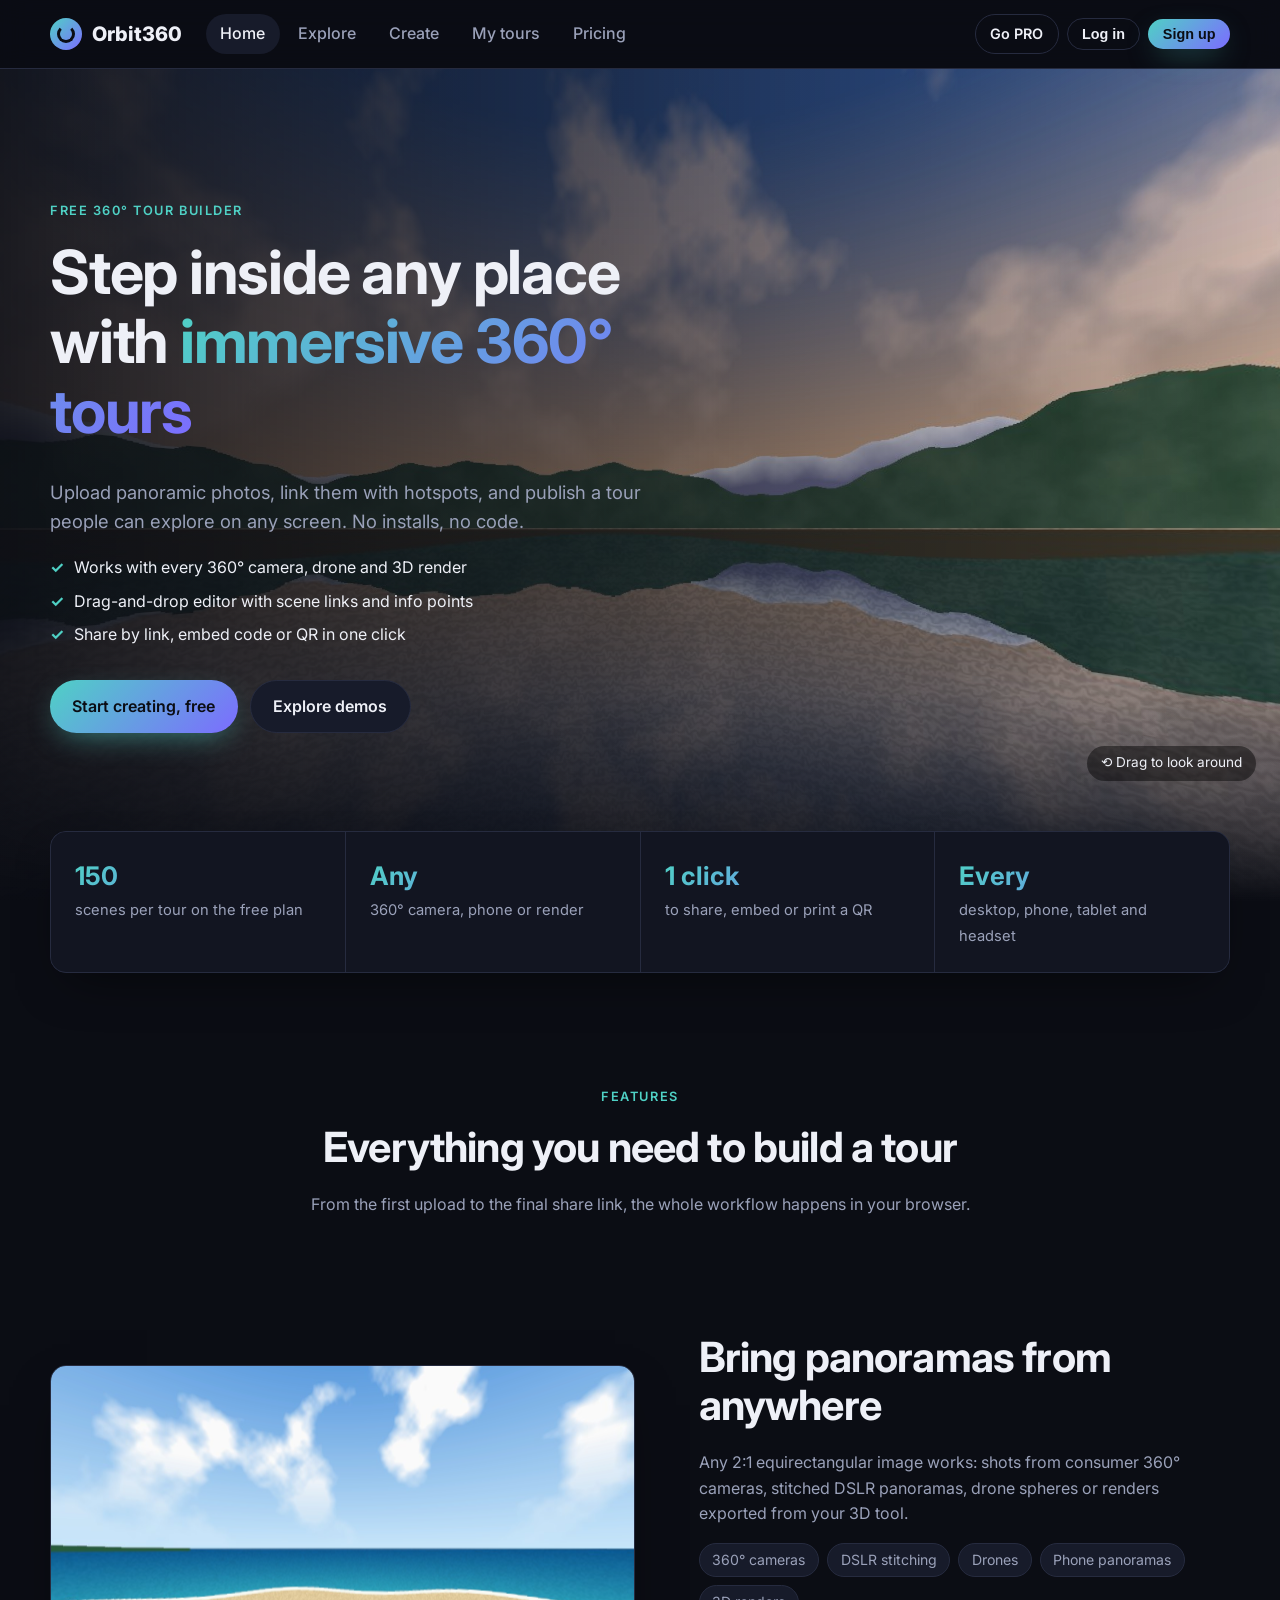
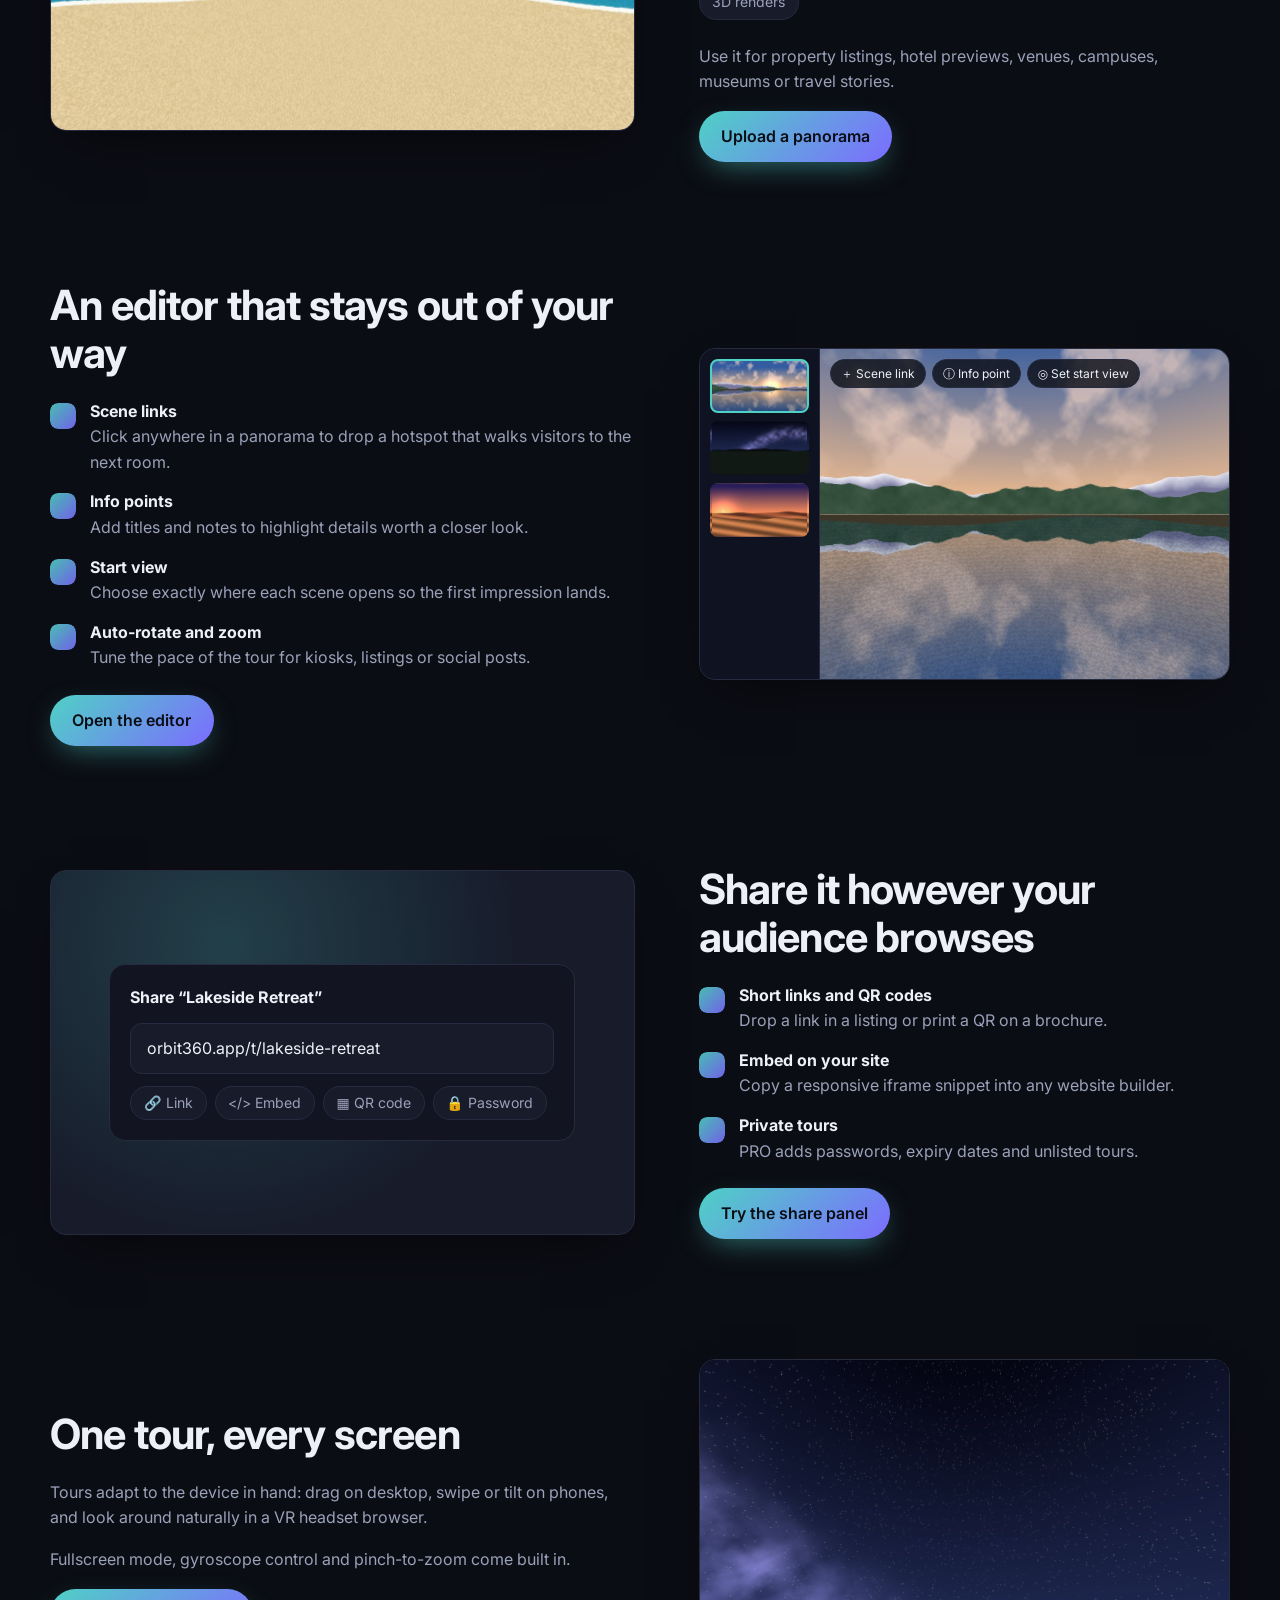
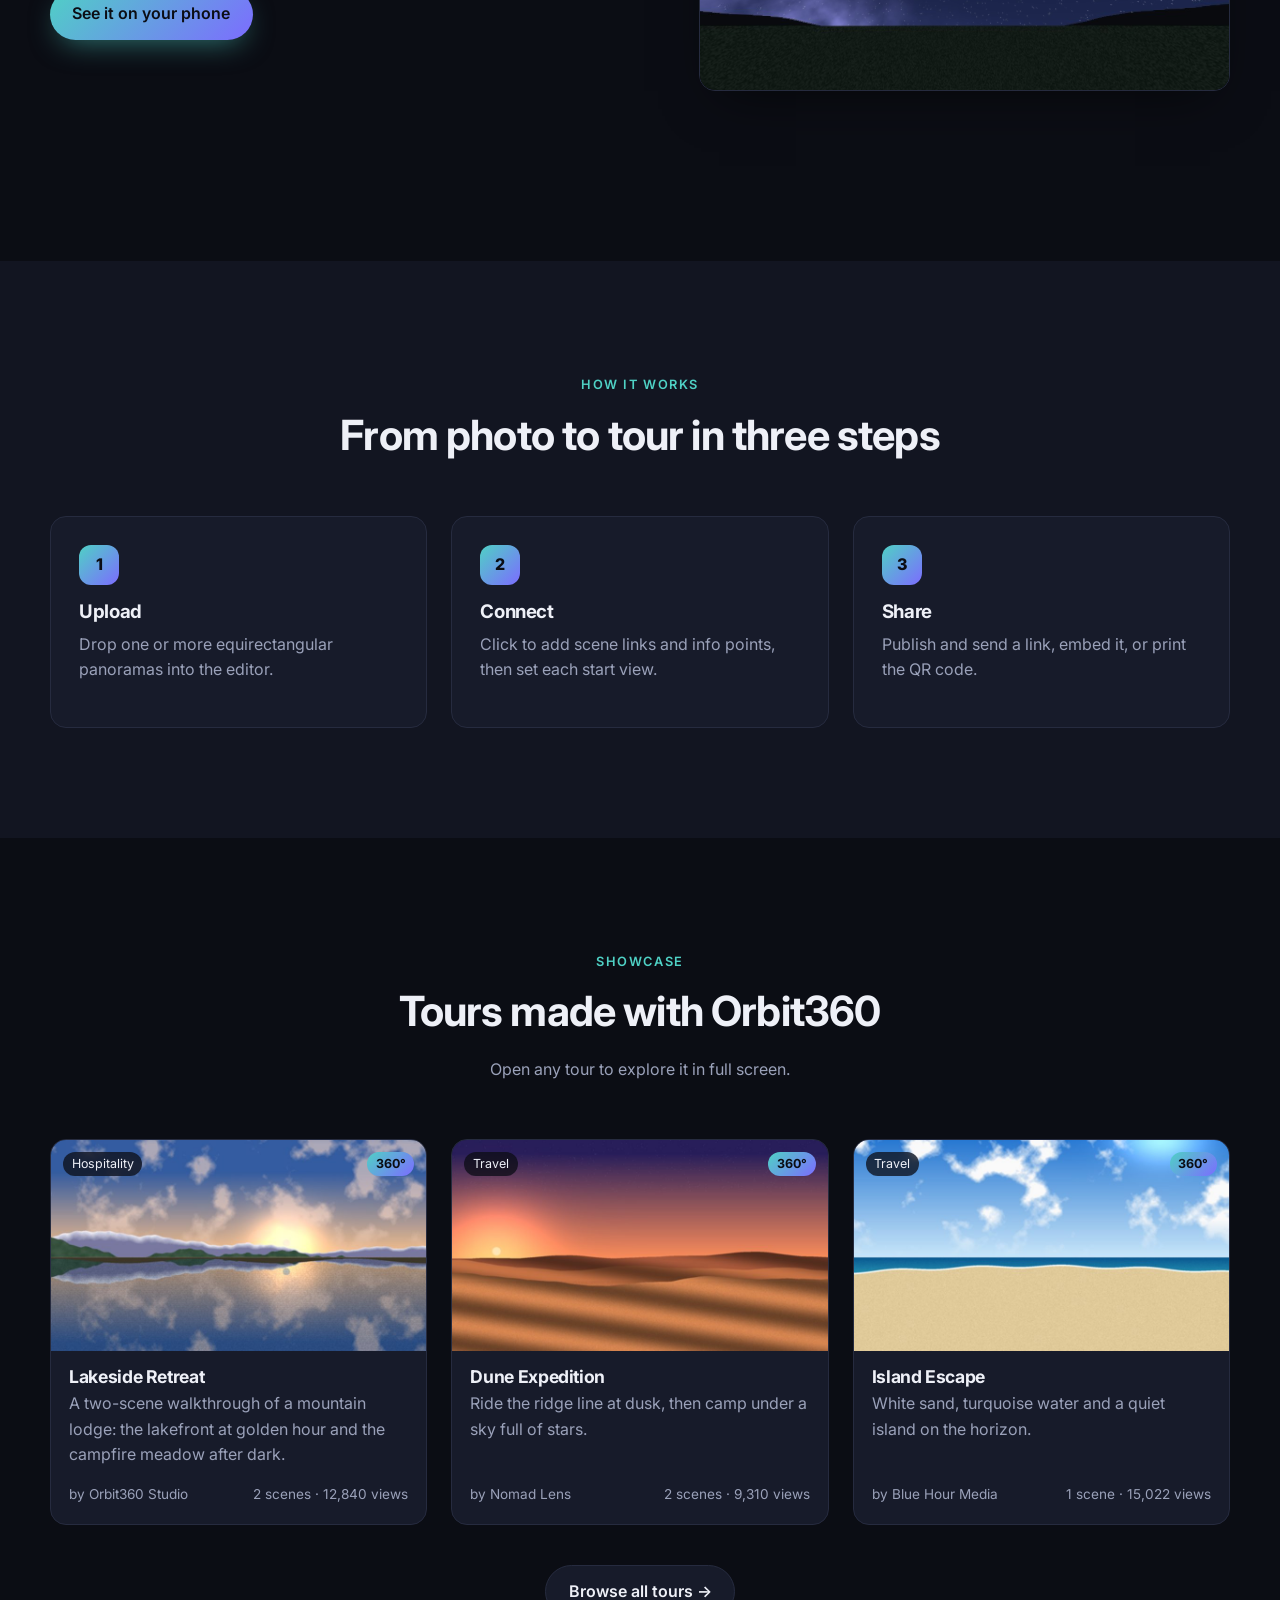
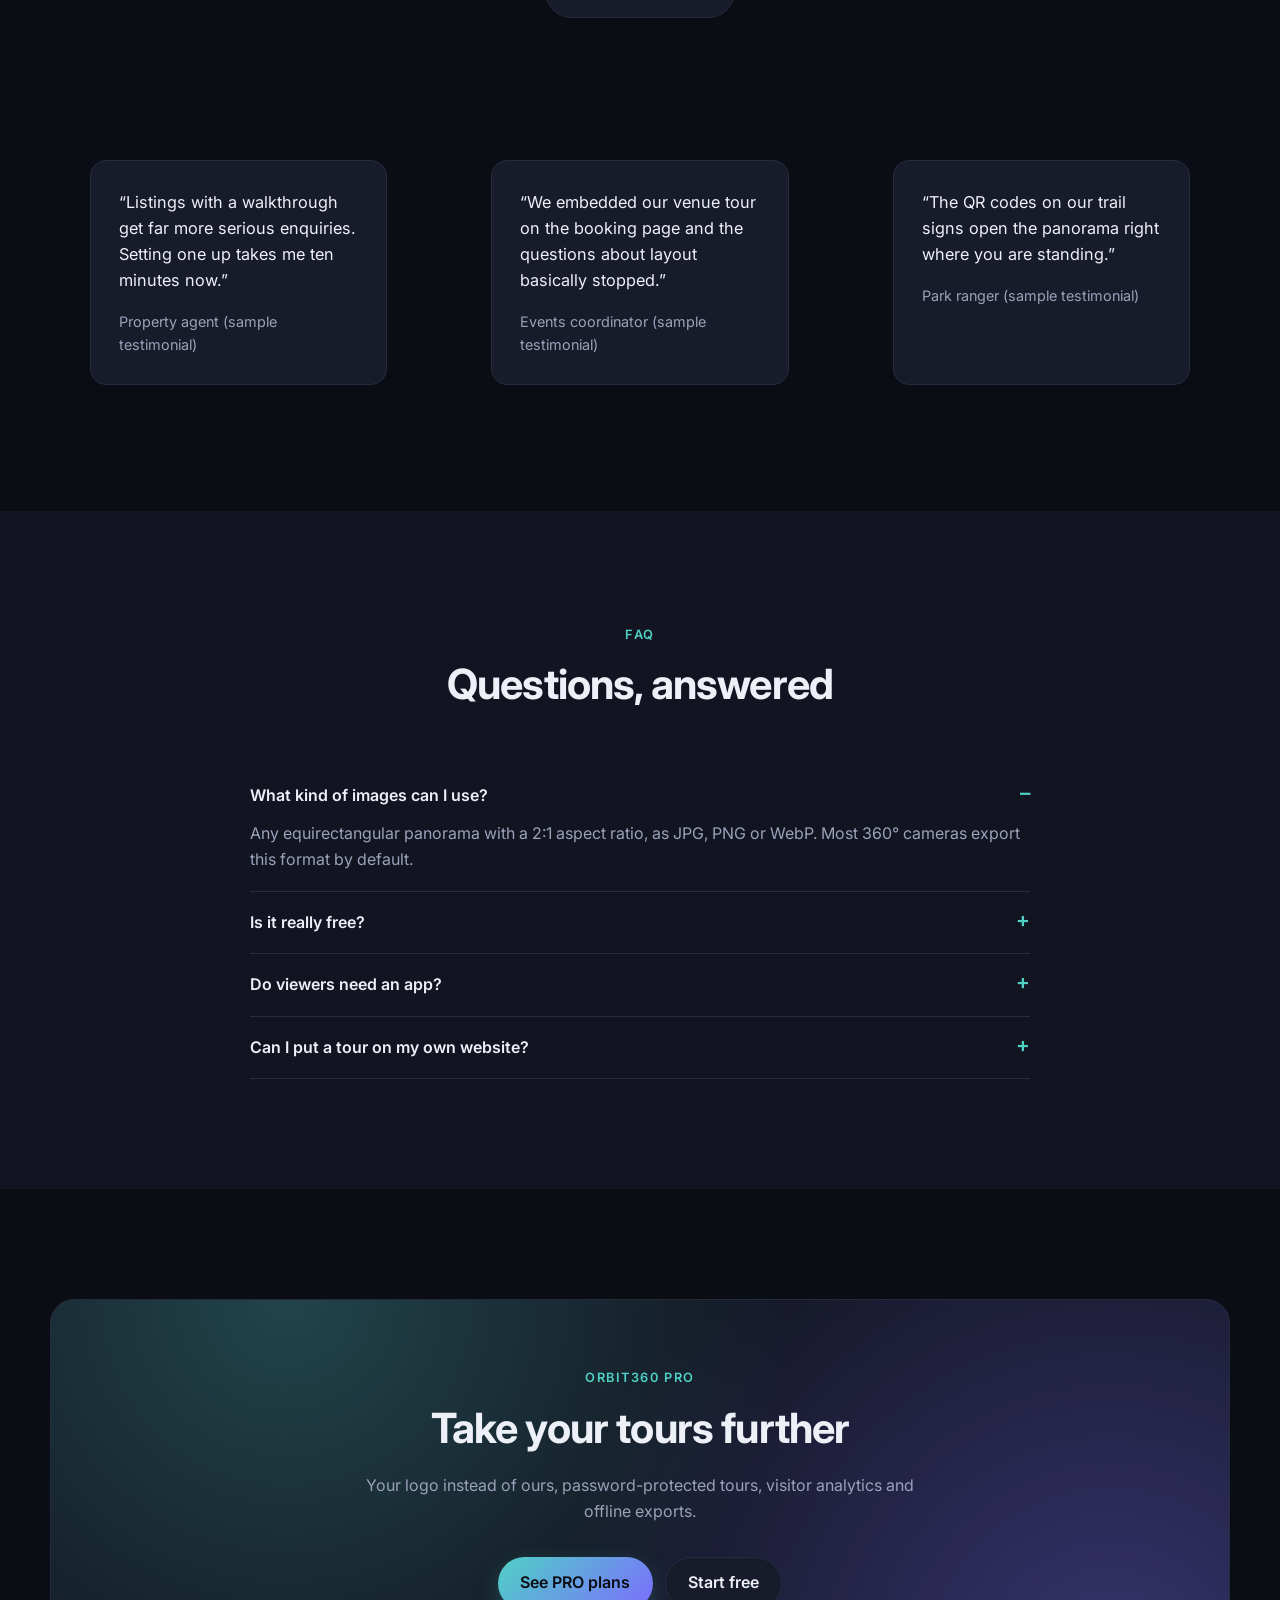
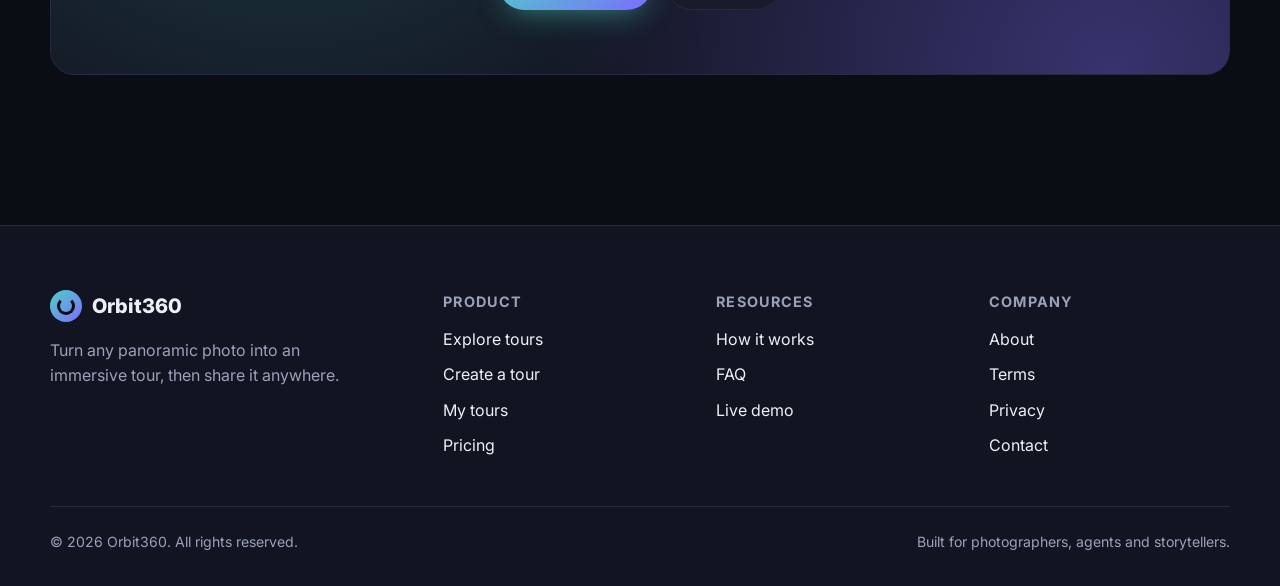
==== index.html @ 3b805b6c "Add Orbit360 panorama tour site Static site with a three.js 360 viewer, demo tour gallery, in-browse" ====
<!doctype html>
<html lang="en">
<head>
<meta charset="utf-8"><meta name="viewport" content="width=device-width,initial-scale=1">
<title>Orbit360 · Create and share 360° virtual tours</title>
<meta name="description" content="Create immersive 360° virtual tours in your browser. Upload panoramas, add hotspots, and share with a link, embed or QR code.">
<link rel="icon" href="data:image/svg+xml,%3Csvg xmlns='http://www.w3.org/2000/svg' viewBox='0 0 32 32'%3E%3Cdefs%3E%3ClinearGradient id='g'%3E%3Cstop stop-color='%234fd1c5'/%3E%3Cstop offset='1' stop-color='%237c6cff'/%3E%3C/linearGradient%3E%3C/defs%3E%3Ccircle cx='16' cy='16' r='16' fill='url(%23g)'/%3E%3C/svg%3E">
<link rel="preconnect" href="https://fonts.googleapis.com"><link href="https://fonts.googleapis.com/css2?family=Inter:wght@400;500;600;700;800&display=swap" rel="stylesheet">
<link rel="stylesheet" href="css/style.css">
</head>
<body data-page="home">
<main>
  <section class="hero">
    <div class="hero-viewer" id="hero-viewer"></div>
    <div class="container">
      <div class="hero-content">
        <span class="eyebrow">Free 360° tour builder</span>
        <h1>Step inside any place with <span class="grad-text">immersive 360° tours</span></h1>
        <p style="font-size:1.15rem">Upload panoramic photos, link them with hotspots, and publish a tour people can explore on any screen. No installs, no code.</p>
        <ul>
          <li>Works with every 360° camera, drone and 3D render</li>
          <li>Drag-and-drop editor with scene links and info points</li>
          <li>Share by link, embed code or QR in one click</li>
        </ul>
        <div class="cta-row">
          <a class="btn btn-primary" href="create.html">Start creating, free</a>
          <a class="btn" href="explore.html">Explore demos</a>
        </div>
      </div>
    </div>
    <div class="drag-hint">⟲ Drag to look around</div>
  </section>

  <div class="stats"><div class="container"><div class="stats-grid">
    <div class="stat"><b class="grad-text">150</b><span>scenes per tour on the free plan</span></div>
    <div class="stat"><b class="grad-text">Any</b><span>360° camera, phone or render</span></div>
    <div class="stat"><b class="grad-text">1 click</b><span>to share, embed or print a QR</span></div>
    <div class="stat"><b class="grad-text">Every</b><span>desktop, phone, tablet and headset</span></div>
  </div></div></div>

  <section class="block" id="features"><div class="container">
    <div class="section-head"><span class="eyebrow">Features</span><h2>Everything you need to build a tour</h2><p>From the first upload to the final share link, the whole workflow happens in your browser.</p></div>

    <div class="feature">
      <div class="feature-media" id="feat-viewer-1"></div>
      <div>
        <h2>Bring panoramas from anywhere</h2>
        <p>Any 2:1 equirectangular image works: shots from consumer 360° cameras, stitched DSLR panoramas, drone spheres or renders exported from your 3D tool.</p>
        <div class="chips"><span class="chip">360° cameras</span><span class="chip">DSLR stitching</span><span class="chip">Drones</span><span class="chip">Phone panoramas</span><span class="chip">3D renders</span></div>
        <p>Use it for property listings, hotel previews, venues, campuses, museums or travel stories.</p>
        <a class="btn btn-primary" href="create.html">Upload a panorama</a>
      </div>
    </div>

    <div class="feature reverse">
      <div class="feature-media">
        <div class="mock-editor">
          <div class="mock-side"><div class="on" style="background-image:url(assets/thumbs/alpine-lake.jpg)"></div><div style="background-image:url(assets/thumbs/night-sky.jpg)"></div><div style="background-image:url(assets/thumbs/desert-dusk.jpg)"></div></div>
          <div class="mock-stage" id="feat-viewer-2"><div class="mock-toolbar"><span>＋ Scene link</span><span>ⓘ Info point</span><span>◎ Set start view</span></div></div>
        </div>
      </div>
      <div>
        <h2>An editor that stays out of your way</h2>
        <ul class="feature-list">
          <li><b>Scene links</b>Click anywhere in a panorama to drop a hotspot that walks visitors to the next room.</li>
          <li><b>Info points</b>Add titles and notes to highlight details worth a closer look.</li>
          <li><b>Start view</b>Choose exactly where each scene opens so the first impression lands.</li>
          <li><b>Auto-rotate and zoom</b>Tune the pace of the tour for kiosks, listings or social posts.</li>
        </ul>
        <a class="btn btn-primary" href="create.html">Open the editor</a>
      </div>
    </div>

    <div class="feature">
      <div class="feature-media" style="display:grid;place-items:center;background:radial-gradient(circle at 30% 20%,rgba(79,209,197,.2),transparent 60%),var(--card)">
        <div style="width:80%;background:var(--bg2);border:1px solid var(--line);border-radius:16px;padding:20px">
          <b>Share “Lakeside Retreat”</b>
          <div class="field" style="margin:12px 0"><input readonly value="orbit360.app/t/lakeside-retreat"></div>
          <div class="row" style="flex-wrap:wrap"><span class="chip">🔗 Link</span><span class="chip">&lt;/&gt; Embed</span><span class="chip">▦ QR code</span><span class="chip">🔒 Password</span></div>
        </div>
      </div>
      <div>
        <h2>Share it however your audience browses</h2>
        <ul class="feature-list">
          <li><b>Short links and QR codes</b>Drop a link in a listing or print a QR on a brochure.</li>
          <li><b>Embed on your site</b>Copy a responsive iframe snippet into any website builder.</li>
          <li><b>Private tours</b>PRO adds passwords, expiry dates and unlisted tours.</li>
        </ul>
        <a class="btn btn-primary" href="tour.html?id=lakeside-retreat">Try the share panel</a>
      </div>
    </div>

    <div class="feature reverse">
      <div class="feature-media" id="feat-viewer-3"></div>
      <div>
        <h2>One tour, every screen</h2>
        <p>Tours adapt to the device in hand: drag on desktop, swipe or tilt on phones, and look around naturally in a VR headset browser.</p>
        <p>Fullscreen mode, gyroscope control and pinch-to-zoom come built in.</p>
        <a class="btn btn-primary" href="explore.html">See it on your phone</a>
      </div>
    </div>
  </div></section>

  <section class="block" id="how" style="background:var(--bg2)"><div class="container">
    <div class="section-head"><span class="eyebrow">How it works</span><h2>From photo to tour in three steps</h2></div>
    <div class="steps">
      <div class="step"><h3>Upload</h3><p>Drop one or more equirectangular panoramas into the editor.</p></div>
      <div class="step"><h3>Connect</h3><p>Click to add scene links and info points, then set each start view.</p></div>
      <div class="step"><h3>Share</h3><p>Publish and send a link, embed it, or print the QR code.</p></div>
    </div>
  </div></section>

  <section class="block" id="demos"><div class="container">
    <div class="section-head"><span class="eyebrow">Showcase</span><h2>Tours made with Orbit360</h2><p>Open any tour to explore it in full screen.</p></div>
    <div class="grid" id="demo-grid"></div>
    <p style="text-align:center;margin-top:40px"><a class="btn" href="explore.html">Browse all tours →</a></p>
  </div></section>

  <section class="block" style="padding-top:0"><div class="container">
    <div class="quotes">
      <blockquote class="quote"><p>“Listings with a walkthrough get far more serious enquiries. Setting one up takes me ten minutes now.”</p><footer>Property agent (sample testimonial)</footer></blockquote>
      <blockquote class="quote"><p>“We embedded our venue tour on the booking page and the questions about layout basically stopped.”</p><footer>Events coordinator (sample testimonial)</footer></blockquote>
      <blockquote class="quote"><p>“The QR codes on our trail signs open the panorama right where you are standing.”</p><footer>Park ranger (sample testimonial)</footer></blockquote>
    </div>
  </div></section>

  <section class="block" id="faq" style="background:var(--bg2)"><div class="container">
    <div class="section-head"><span class="eyebrow">FAQ</span><h2>Questions, answered</h2></div>
    <div class="faq">
      <details open><summary>What kind of images can I use?</summary><p>Any equirectangular panorama with a 2:1 aspect ratio, as JPG, PNG or WebP. Most 360° cameras export this format by default.</p></details>
      <details><summary>Is it really free?</summary><p>Yes. The Free plan lets you build and share tours with up to 150 scenes. PRO removes branding and adds custom domains, privacy controls and analytics.</p></details>
      <details><summary>Do viewers need an app?</summary><p>No. Tours run in any modern browser on desktop, mobile and VR headsets.</p></details>
      <details><summary>Can I put a tour on my own website?</summary><p>Every tour has an embed snippet you can paste into WordPress, Webflow, Squarespace or plain HTML.</p></details>
    </div>
  </div></section>

  <section class="block"><div class="container">
    <div class="pro-cta">
      <span class="eyebrow">Orbit360 PRO</span>
      <h2>Take your tours further</h2>
      <p style="max-width:560px;margin:0 auto 2rem">Your logo instead of ours, password-protected tours, visitor analytics and offline exports.</p>
      <div class="cta-row" style="justify-content:center"><a class="btn btn-primary" href="pricing.html">See PRO plans</a><a class="btn" href="create.html">Start free</a></div>
    </div>
  </div></section>
</main>
<script type="module">
  import './js/layout.js';
  import { PanoViewer } from './js/viewer.js';
  import { TOURS } from './js/data.js';
  import { cardHTML } from './js/cards.js';

  // on touch screens the inline viewers just auto-rotate so they never trap page scrolling
  const interactive = !matchMedia('(pointer:coarse)').matches;
  if (!interactive) document.querySelector('.drag-hint').hidden = true;
  new PanoViewer(document.getElementById('hero-viewer'), { autoRotate: 0.05, fov: 80, interactive }).load('assets/pano/alpine-lake.jpg', { yaw: 20, pitch: 5 });
  // lazily start the feature viewers when scrolled into view
  const lazy = [['feat-viewer-1', 'assets/pano/tropical-beach.jpg'], ['feat-viewer-2', 'assets/pano/alpine-lake.jpg'], ['feat-viewer-3', 'assets/pano/night-sky.jpg']];
  const io = new IntersectionObserver(entries => entries.forEach(e => {
    if (!e.isIntersecting) return; io.unobserve(e.target);
    const src = lazy.find(l => l[0] === e.target.id)[1];
    const holder = document.createElement('div'); holder.style.cssText = 'position:absolute;inset:0';
    e.target.prepend(holder);
    new PanoViewer(holder, { autoRotate: 0.08, interactive }).load(src, { pitch: e.target.id === 'feat-viewer-3' ? 25 : 0 });
  }), { rootMargin: '200px' });
  lazy.forEach(([id]) => io.observe(document.getElementById(id)));
  document.getElementById('demo-grid').innerHTML = TOURS.slice(0, 3).map(cardHTML).join('');
</script>
</body>
</html>
---- css/style.css ----
:root{
  --bg:#0b0d14; --bg2:#121521; --card:#171b2a; --line:#262b3f; --text:#eef0f7; --muted:#9aa1b9;
  --accent:#4fd1c5; --accent2:#7c6cff; --grad:linear-gradient(135deg,#4fd1c5,#7c6cff); --radius:16px;
  --shadow:0 20px 50px -20px rgba(0,0,0,.6);
}
*{box-sizing:border-box} [hidden]{display:none!important} html{scroll-behavior:smooth}
body{margin:0;font-family:Inter,system-ui,-apple-system,Segoe UI,Roboto,sans-serif;background:var(--bg);color:var(--text);line-height:1.6;-webkit-font-smoothing:antialiased}
a{color:inherit;text-decoration:none} img{max-width:100%;display:block}
.container{width:min(1180px,100% - 32px);margin-inline:auto}
h1,h2,h3{line-height:1.15;margin:0 0 .5em;letter-spacing:-.02em} h1{font-size:clamp(2.2rem,5vw,3.8rem)} h2{font-size:clamp(1.7rem,3.4vw,2.6rem)}
p{margin:0 0 1em;color:var(--muted)}
.grad-text{background:var(--grad);-webkit-background-clip:text;background-clip:text;color:transparent}
.eyebrow{display:inline-block;font-size:.8rem;font-weight:600;letter-spacing:.12em;text-transform:uppercase;color:var(--accent);margin-bottom:1rem}
.btn{display:inline-flex;align-items:center;gap:.5em;padding:.8em 1.4em;border-radius:999px;font-weight:600;border:1px solid var(--line);background:var(--card);color:var(--text);cursor:pointer;font-size:1rem;transition:transform .15s,box-shadow .15s,background .15s}
.btn:hover{transform:translateY(-1px)}
.btn-primary{background:var(--grad);border:0;color:#0b0d14;box-shadow:0 10px 30px -10px rgba(79,209,197,.6)}
.btn-ghost{background:transparent}
.btn-sm{padding:.5em 1em;font-size:.9rem}

/* header */
.site-header{position:sticky;top:0;z-index:50;background:rgba(11,13,20,.75);backdrop-filter:blur(14px);border-bottom:1px solid var(--line)}
.site-header .container{display:flex;align-items:center;gap:24px;height:68px}
.logo{display:flex;align-items:center;gap:10px;font-weight:800;font-size:1.25rem}
.logo-mark{width:32px;height:32px;border-radius:50%;background:var(--grad);position:relative}
.logo-mark::after{content:"";position:absolute;inset:7px;border-radius:50%;border:3px solid #0b0d14;border-top-color:transparent}
.nav{display:flex;gap:4px;flex:1}
.nav a{padding:.45em .9em;border-radius:999px;color:var(--muted);font-weight:500}
.nav a:hover,.nav a.active{color:var(--text);background:var(--card)}
.header-actions{display:flex;gap:8px;align-items:center}
.menu-btn{display:none;background:none;border:0;color:var(--text);font-size:1.6rem;cursor:pointer}
@media (max-width:900px){
  .nav{position:fixed;inset:68px 0 auto 0;flex-direction:column;background:var(--bg2);padding:12px 16px;border-bottom:1px solid var(--line);display:none}
  .nav.open{display:flex} .menu-btn{display:block} .header-actions{margin-left:auto} .header-actions .hide-sm{display:none}
}

/* hero */
.hero{position:relative;min-height:calc(100vh - 68px);display:grid;align-items:center;overflow:hidden}
.hero-viewer{position:absolute;inset:0}
.hero::after{content:"";position:absolute;inset:0;background:linear-gradient(90deg,rgba(11,13,20,.92) 0%,rgba(11,13,20,.6) 45%,rgba(11,13,20,.05) 100%),linear-gradient(0deg,var(--bg) 0%,transparent 25%);pointer-events:none}
.hero-content{position:relative;z-index:2;padding:80px 0 120px;max-width:640px;pointer-events:none}
.hero-content a,.hero-content button{pointer-events:auto}
.hero ul{list-style:none;padding:0;margin:0 0 2rem;display:grid;gap:.5rem}
.hero li{color:var(--text)} .hero li::before{content:"✓";color:var(--accent);font-weight:700;margin-right:.6em}
.cta-row{display:flex;gap:12px;flex-wrap:wrap}
.drag-hint{position:absolute;right:24px;bottom:120px;z-index:2;font-size:.85rem;color:var(--text);background:rgba(0,0,0,.45);padding:.5em 1em;border-radius:999px;pointer-events:none}
.stats{position:relative;z-index:3;margin-top:-70px}
.stats-grid{display:grid;grid-template-columns:repeat(4,1fr);gap:1px;background:var(--line);border:1px solid var(--line);border-radius:var(--radius);overflow:hidden;box-shadow:var(--shadow)}
.stat{background:var(--bg2);padding:24px}
.stat b{display:block;font-size:1.6rem} .stat span{color:var(--muted);font-size:.92rem}
@media (max-width:760px){.stats-grid{grid-template-columns:repeat(2,1fr)} .drag-hint{display:none}}

/* sections */
section.block{padding:110px 0}
.section-head{text-align:center;max-width:720px;margin:0 auto 56px}
.feature{display:grid;grid-template-columns:1.1fr 1fr;gap:64px;align-items:center;padding:60px 0}
.feature.reverse .feature-media{order:2}
.feature-media{border-radius:var(--radius);overflow:hidden;border:1px solid var(--line);box-shadow:var(--shadow);aspect-ratio:16/10;position:relative;background:var(--card)}
.feature-media .pv{position:absolute;inset:0}
.feature-list{list-style:none;padding:0;margin:0 0 1.5rem;display:grid;gap:14px}
.feature-list li{padding-left:40px;position:relative;color:var(--muted)}
.feature-list li b{color:var(--text);display:block}
.feature-list li::before{content:"";position:absolute;left:0;top:4px;width:26px;height:26px;border-radius:8px;background:var(--grad);opacity:.9;mask:url("data:image/svg+xml,%3Csvg xmlns='http://www.w3.org/2000/svg' viewBox='0 0 24 24'%3E%3Cpath d='M9 16.2 4.8 12l-1.4 1.4L9 19 21 7l-1.4-1.4z'/%3E%3C/svg%3E") center/18px no-repeat,linear-gradient(#000,#000)}
.chips{display:flex;flex-wrap:wrap;gap:8px;margin-bottom:1.5rem}
.chip{padding:.35em .9em;border-radius:999px;border:1px solid var(--line);background:var(--card);font-size:.88rem;color:var(--muted);cursor:pointer}
.chip.active{background:var(--text);color:var(--bg);border-color:var(--text)}
@media (max-width:900px){.feature{grid-template-columns:1fr;gap:32px}.feature.reverse .feature-media{order:0}}

/* mock editor */
.mock-editor{position:absolute;inset:0;display:grid;grid-template-columns:120px 1fr;font-size:.75rem}
.mock-side{background:#0f1220;border-right:1px solid var(--line);padding:10px;display:grid;gap:8px;align-content:start}
.mock-side div{height:54px;border-radius:8px;background-size:cover;background-position:center;border:2px solid transparent}
.mock-side div.on{border-color:var(--accent)}
.mock-stage{position:relative}
.mock-toolbar{position:absolute;top:10px;left:10px;right:10px;display:flex;gap:6px;z-index:3}
.mock-toolbar span{background:rgba(11,13,20,.8);padding:4px 10px;border-radius:999px;border:1px solid var(--line)}

/* cards */
.grid{display:grid;grid-template-columns:repeat(auto-fill,minmax(280px,1fr));gap:24px}
.card{background:var(--card);border:1px solid var(--line);border-radius:var(--radius);overflow:hidden;transition:transform .2s,border-color .2s;display:flex;flex-direction:column}
.card:hover{transform:translateY(-4px);border-color:#3a4060}
.card-media{aspect-ratio:16/9;position:relative;overflow:hidden}
.card-media img{width:100%;height:100%;object-fit:cover;transition:transform .6s}
.card:hover .card-media img{transform:scale(1.06)}
.badge{position:absolute;top:12px;left:12px;background:rgba(11,13,20,.75);backdrop-filter:blur(6px);padding:.2em .7em;border-radius:999px;font-size:.78rem}
.badge-360{left:auto;right:12px;background:var(--grad);color:#0b0d14;font-weight:700}
.card-body{padding:16px 18px 18px;flex:1;display:flex;flex-direction:column}
.card-body h3{font-size:1.1rem;margin-bottom:.25em}
.card-meta{display:flex;justify-content:space-between;color:var(--muted);font-size:.85rem;margin-top:auto}

/* pricing */
.pricing{display:grid;grid-template-columns:repeat(3,1fr);gap:24px;align-items:stretch}
.plan{background:var(--card);border:1px solid var(--line);border-radius:var(--radius);padding:32px;display:flex;flex-direction:column}
.plan.featured{border:1px solid transparent;background:linear-gradient(var(--card),var(--card)) padding-box,var(--grad) border-box;position:relative}
.plan.featured::before{content:"Most popular";position:absolute;top:-12px;left:32px;background:var(--grad);color:#0b0d14;font-size:.75rem;font-weight:700;padding:.2em .8em;border-radius:999px}
.price{font-size:2.6rem;font-weight:800;margin:.2em 0} .price small{font-size:1rem;color:var(--muted);font-weight:500}
.plan ul{list-style:none;padding:0;margin:1rem 0 2rem;display:grid;gap:10px;flex:1}
.plan li{color:var(--muted)} .plan li::before{content:"✓";color:var(--accent);margin-right:.6em;font-weight:700}
.plan li.no{opacity:.45} .plan li.no::before{content:"–";color:var(--muted)}
.billing-toggle{display:inline-flex;background:var(--card);border:1px solid var(--line);border-radius:999px;padding:4px;margin-top:1rem}
.billing-toggle button{background:none;border:0;color:var(--muted);padding:.5em 1.1em;border-radius:999px;cursor:pointer;font-weight:600}
.billing-toggle button.on{background:var(--text);color:var(--bg)}
@media (max-width:900px){.pricing{grid-template-columns:1fr}}
.compare{width:100%;border-collapse:collapse;margin-top:48px;font-size:.95rem}
.compare th,.compare td{padding:14px;border-bottom:1px solid var(--line);text-align:center}
.compare th:first-child,.compare td:first-child{text-align:left;color:var(--muted)}
.table-wrap{overflow-x:auto}

/* steps / testimonials / faq */
.steps{display:grid;grid-template-columns:repeat(3,1fr);gap:24px;counter-reset:s}
.step{background:var(--card);border:1px solid var(--line);border-radius:var(--radius);padding:28px;counter-increment:s}
.step::before{content:counter(s);display:grid;place-items:center;width:40px;height:40px;border-radius:12px;background:var(--grad);color:#0b0d14;font-weight:800;margin-bottom:16px}
@media (max-width:900px){.steps{grid-template-columns:1fr}}
.quotes{display:grid;grid-template-columns:repeat(3,1fr);gap:24px}
.quote{background:var(--card);border:1px solid var(--line);border-radius:var(--radius);padding:28px}
.quote p{color:var(--text);font-size:1.02rem} .quote footer{color:var(--muted);font-size:.9rem}
@media (max-width:900px){.quotes{grid-template-columns:1fr}}
.faq{max-width:780px;margin:0 auto}
.faq details{border-bottom:1px solid var(--line);padding:18px 0}
.faq summary{cursor:pointer;font-weight:600;list-style:none;display:flex;justify-content:space-between}
.faq summary::after{content:"+";color:var(--accent);font-size:1.3rem;line-height:1}
.faq details[open] summary::after{content:"–"} .faq details p{margin:.8em 0 0}
.pro-cta{border-radius:24px;padding:64px;text-align:center;background:radial-gradient(circle at 20% 0%,rgba(79,209,197,.25),transparent 50%),radial-gradient(circle at 90% 100%,rgba(124,108,255,.35),transparent 50%),var(--bg2);border:1px solid var(--line)}
@media (max-width:600px){.pro-cta{padding:40px 20px}}

/* footer */
.site-footer{border-top:1px solid var(--line);padding:64px 0 32px;margin-top:40px;background:var(--bg2)}
.footer-grid{display:grid;grid-template-columns:1.5fr repeat(3,1fr);gap:32px}
.footer-grid h4{margin:0 0 1em;font-size:.9rem;text-transform:uppercase;letter-spacing:.08em;color:var(--muted)}
.footer-grid ul{list-style:none;padding:0;margin:0;display:grid;gap:.6em}
.footer-grid a:hover{color:var(--accent)}
.footer-bottom{display:flex;justify-content:space-between;flex-wrap:wrap;gap:12px;margin-top:48px;padding-top:24px;border-top:1px solid var(--line);color:var(--muted);font-size:.88rem}
@media (max-width:760px){.footer-grid{grid-template-columns:1fr 1fr}}

/* modal */
.modal{position:fixed;inset:0;z-index:100;display:none;place-items:center;background:rgba(0,0,0,.6);backdrop-filter:blur(4px);padding:16px}
.modal.open{display:grid}
.modal-box{background:var(--bg2);border:1px solid var(--line);border-radius:20px;width:min(420px,100%);padding:32px;position:relative;max-height:90vh;overflow:auto}
.modal-close{position:absolute;top:12px;right:16px;background:none;border:0;color:var(--muted);font-size:1.6rem;cursor:pointer}
.tabs{display:flex;gap:4px;background:var(--card);padding:4px;border-radius:999px;margin-bottom:24px}
.tabs button{flex:1;background:none;border:0;color:var(--muted);padding:.55em;border-radius:999px;cursor:pointer;font-weight:600}
.tabs button.on{background:var(--text);color:var(--bg)}
label.field{display:block;margin-bottom:14px;font-size:.9rem;color:var(--muted)}
.field input,.field textarea,.field select{display:block;width:100%;margin-top:6px;padding:.75em 1em;border-radius:12px;border:1px solid var(--line);background:var(--card);color:var(--text);font:inherit}
.field input:focus,.field textarea:focus{outline:2px solid var(--accent);border-color:transparent}
.row{display:flex;gap:8px} .row .field{flex:1}
.small{font-size:.85rem;color:var(--muted)}
.toast{position:fixed;bottom:24px;left:50%;transform:translateX(-50%) translateY(100px);background:var(--text);color:var(--bg);padding:.7em 1.3em;border-radius:999px;font-weight:600;z-index:200;transition:transform .3s}
.toast.show{transform:translateX(-50%) translateY(0)}

/* viewer */
.pv{overflow:hidden;cursor:grab;touch-action:none;outline:none;background:#05060a}
.pv canvas{display:block;width:100%;height:100%;outline:none}
.pv-grabbing{cursor:grabbing}
.pv-static{touch-action:auto;cursor:default}
.pv-layer{position:absolute;inset:0;pointer-events:none}
.pv-loading::after{content:"";position:absolute;top:50%;left:50%;width:36px;height:36px;margin:-18px;border-radius:50%;border:3px solid rgba(255,255,255,.2);border-top-color:#fff;animation:spin .8s linear infinite}
@keyframes spin{to{transform:rotate(360deg)}}
.pv-hotspot{position:absolute;left:0;top:0;pointer-events:auto;display:flex;align-items:center;gap:8px;background:none;border:0;color:#fff;cursor:pointer;font:inherit;padding:0}
.pv-dot{width:38px;height:38px;border-radius:50%;display:grid;place-items:center;background:rgba(255,255,255,.18);border:2px solid #fff;backdrop-filter:blur(4px);font-weight:700;box-shadow:0 0 0 0 rgba(255,255,255,.6);animation:pulse 2s infinite}
.is-scene .pv-dot{background:rgba(79,209,197,.55)}
.pv-label{background:rgba(0,0,0,.6);padding:.25em .7em;border-radius:999px;font-size:.85rem;white-space:nowrap;opacity:0;transform:translateX(-6px);transition:.2s}
.pv-hotspot:hover .pv-label,.pv-hotspot:focus .pv-label{opacity:1;transform:none}
@keyframes pulse{70%{box-shadow:0 0 0 14px rgba(255,255,255,0)}100%{box-shadow:0 0 0 0 rgba(255,255,255,0)}}

/* tour page */
body.tour-page{overflow:hidden;height:100vh}
.tour-shell{position:fixed;inset:0}
.tour-shell .pv{position:absolute;inset:0}
.tour-top{position:absolute;top:0;left:0;right:0;z-index:5;display:flex;align-items:center;gap:16px;padding:16px;background:linear-gradient(rgba(0,0,0,.6),transparent);pointer-events:none}
.tour-top>*{pointer-events:auto}
.tour-title h1{font-size:1.2rem;margin:0} .tour-title span{color:#cfd3e3;font-size:.85rem}
.tour-controls{position:absolute;right:16px;top:50%;transform:translateY(-50%);z-index:5;display:grid;gap:8px}
.icon-btn{width:44px;height:44px;border-radius:12px;border:1px solid rgba(255,255,255,.2);background:rgba(11,13,20,.65);backdrop-filter:blur(8px);color:#fff;cursor:pointer;display:grid;place-items:center;font-size:1.05rem}
.icon-btn:hover,.icon-btn.on{background:rgba(79,209,197,.5)}
.scene-strip{position:absolute;left:50%;bottom:16px;transform:translateX(-50%);z-index:5;display:flex;gap:10px;padding:10px;background:rgba(11,13,20,.65);backdrop-filter:blur(8px);border-radius:16px;border:1px solid rgba(255,255,255,.12);max-width:calc(100% - 32px);overflow-x:auto}
.scene-strip button{flex:0 0 auto;width:120px;border:2px solid transparent;border-radius:10px;overflow:hidden;padding:0;background:none;color:#fff;cursor:pointer;text-align:left}
.scene-strip button.on{border-color:var(--accent)}
.scene-strip img{width:100%;height:62px;object-fit:cover}
.scene-strip span{display:block;font-size:.75rem;padding:4px 6px;background:rgba(0,0,0,.5)}
.info-pop{position:absolute;z-index:6;left:16px;bottom:120px;max-width:340px;background:rgba(11,13,20,.9);border:1px solid var(--line);border-radius:16px;padding:18px 20px;display:none}
.info-pop.open{display:block} .info-pop h3{font-size:1rem}
.share-box textarea{font-family:ui-monospace,monospace;font-size:.8rem;height:90px}
#qr{background:#fff;padding:12px;border-radius:12px;width:max-content;margin:0 auto 16px}

/* create page */
.create-layout{display:grid;grid-template-columns:280px 1fr 300px;height:calc(100vh - 68px)}
.panel{background:var(--bg2);border-right:1px solid var(--line);padding:20px;overflow:auto}
.panel.right{border-right:0;border-left:1px solid var(--line)}
.panel h3{font-size:.85rem;text-transform:uppercase;letter-spacing:.08em;color:var(--muted)}
.stage{position:relative;background:#05060a}
.stage .pv{position:absolute;inset:0}
.dropzone{position:absolute;inset:24px;border:2px dashed var(--line);border-radius:20px;display:grid;place-items:center;text-align:center;padding:24px;z-index:4;background:var(--bg)}
.dropzone.over{border-color:var(--accent);background:rgba(79,209,197,.06)}
.scene-list{display:grid;gap:10px;margin-bottom:16px}
.scene-item{display:flex;gap:10px;align-items:center;padding:8px;border-radius:12px;border:1px solid var(--line);cursor:pointer;background:var(--card)}
.scene-item.on{border-color:var(--accent)}
.scene-item img{width:64px;height:40px;object-fit:cover;border-radius:6px}
.scene-item input{background:none;border:0;color:var(--text);font:inherit;width:100%;min-width:0}
.scene-item .x{background:none;border:0;color:var(--muted);cursor:pointer;font-size:1.1rem}
.mode-bar{position:absolute;top:16px;left:50%;transform:translateX(-50%);z-index:5;display:flex;gap:6px;background:rgba(11,13,20,.8);padding:6px;border-radius:999px;border:1px solid var(--line)}
.mode-bar button{white-space:nowrap;background:none;border:0;color:var(--muted);padding:.45em 1em;border-radius:999px;cursor:pointer;font-weight:600}
.mode-bar button.on{background:var(--text);color:var(--bg)}
.hs-item{padding:10px;border:1px solid var(--line);border-radius:12px;margin-bottom:10px;background:var(--card);font-size:.9rem}
.hs-item .row{align-items:center;justify-content:space-between}
.empty{color:var(--muted);font-size:.9rem;text-align:center;padding:16px;border:1px dashed var(--line);border-radius:12px}
@media (max-width:1000px){.create-layout{grid-template-columns:1fr;height:auto}.stage{height:60vh}.panel{border:0;border-bottom:1px solid var(--line)}}
.page-hero{padding:72px 0 32px;text-align:center}
.searchbar{display:flex;gap:12px;justify-content:center;flex-wrap:wrap;margin:24px auto 0;max-width:640px}
.searchbar input{flex:1;min-width:220px;padding:.8em 1.2em;border-radius:999px;border:1px solid var(--line);background:var(--card);color:var(--text);font:inherit}
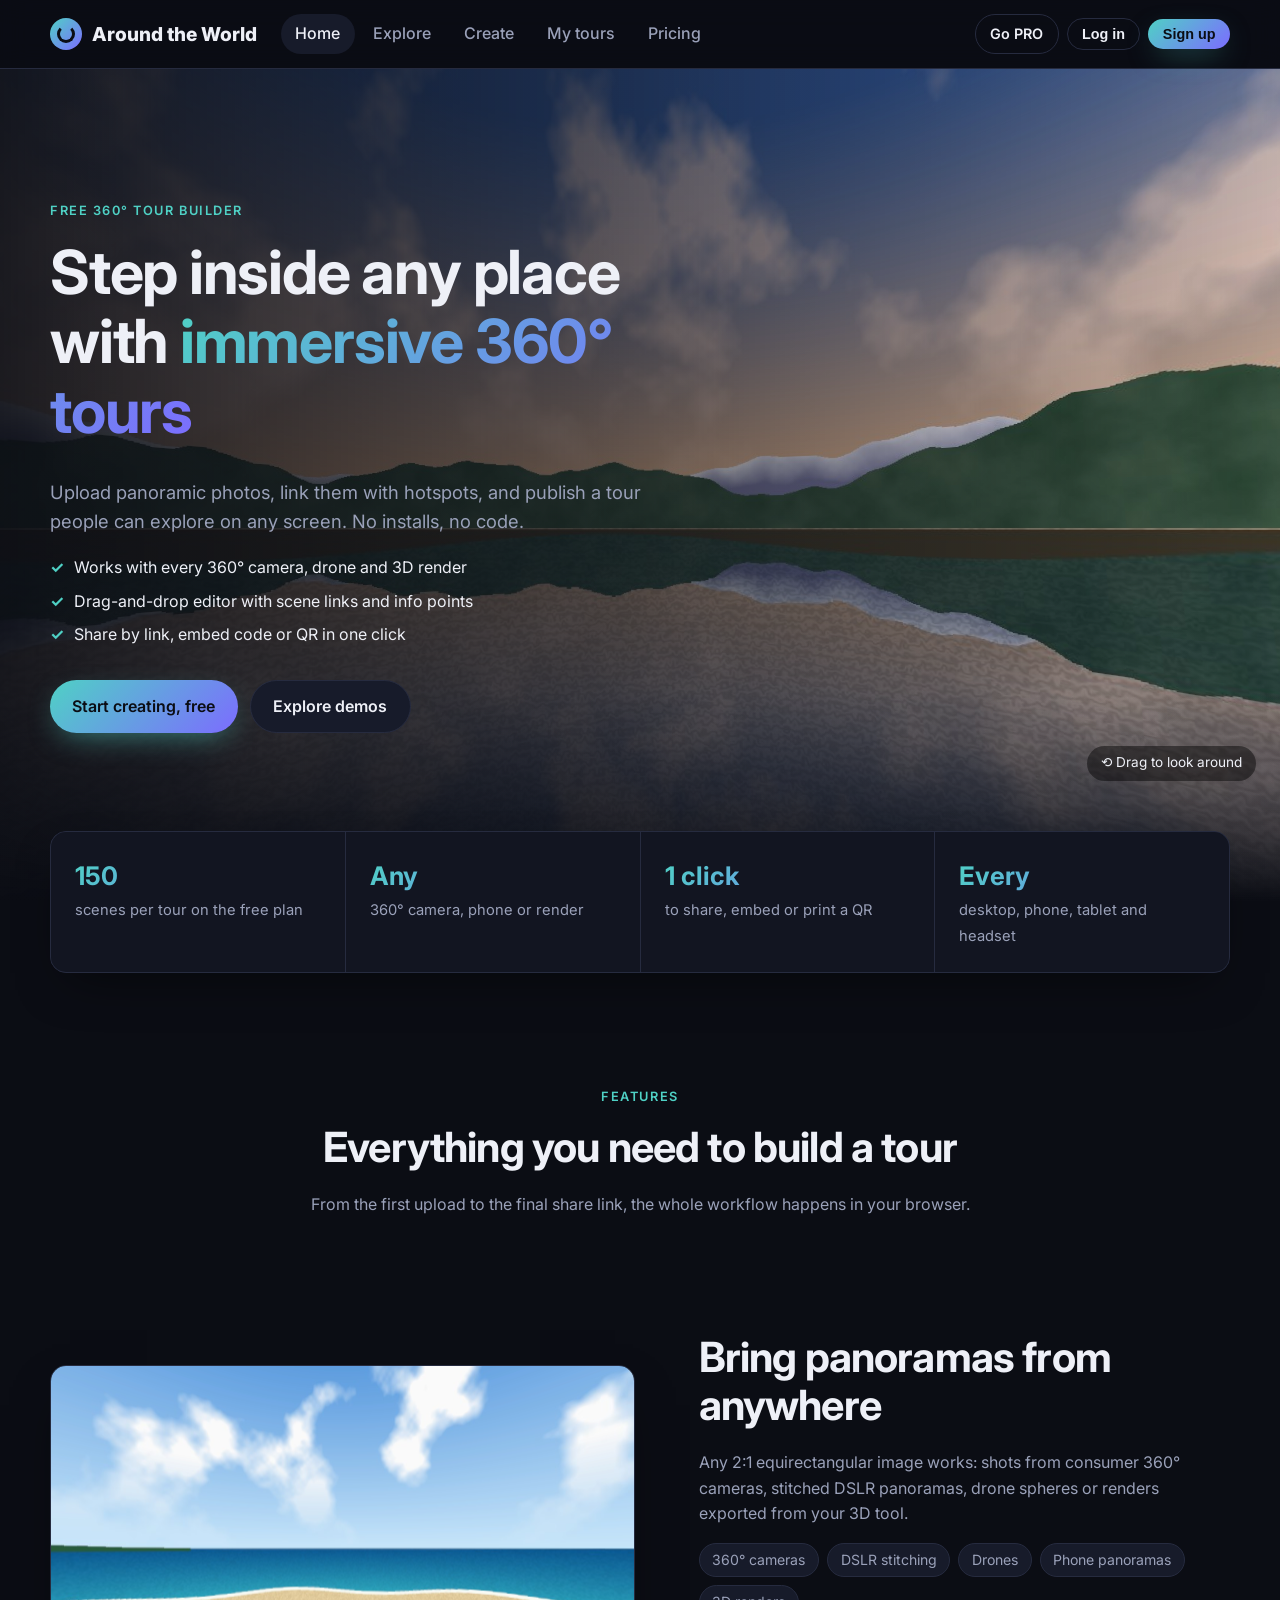
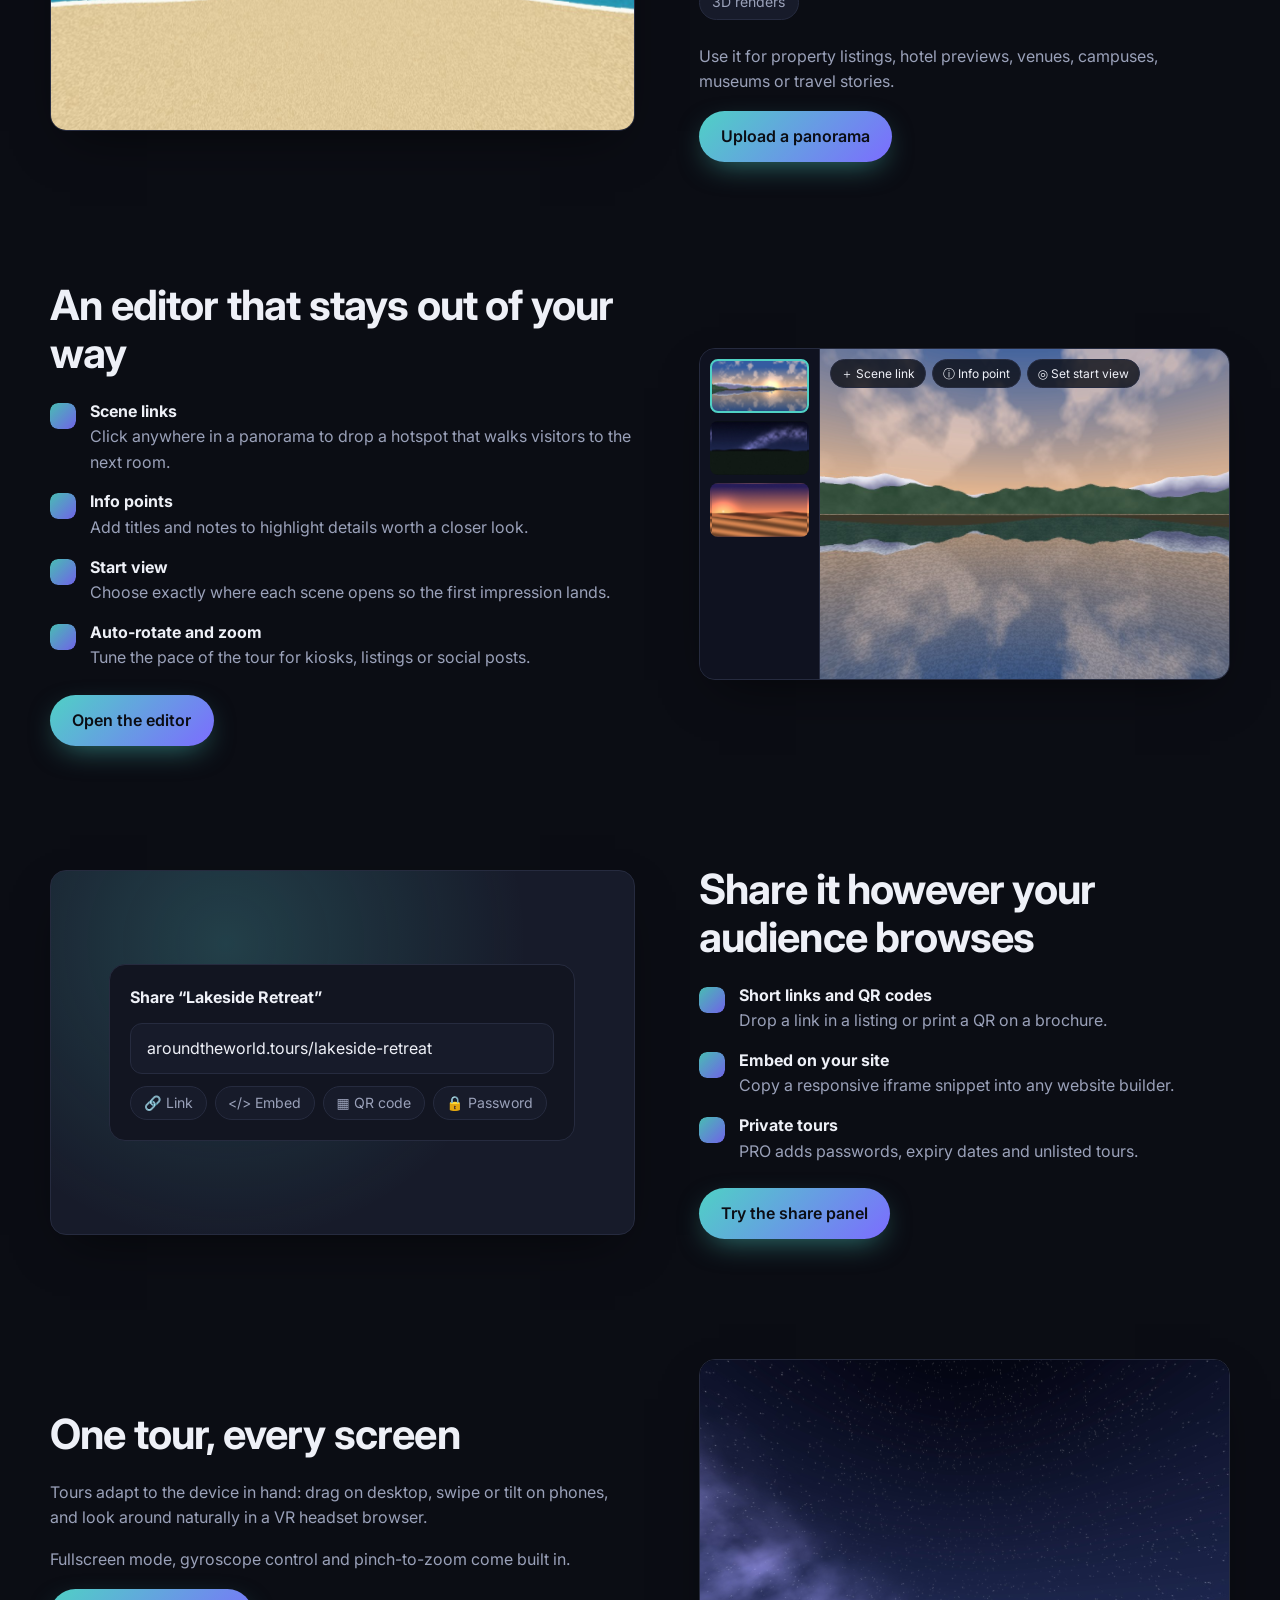
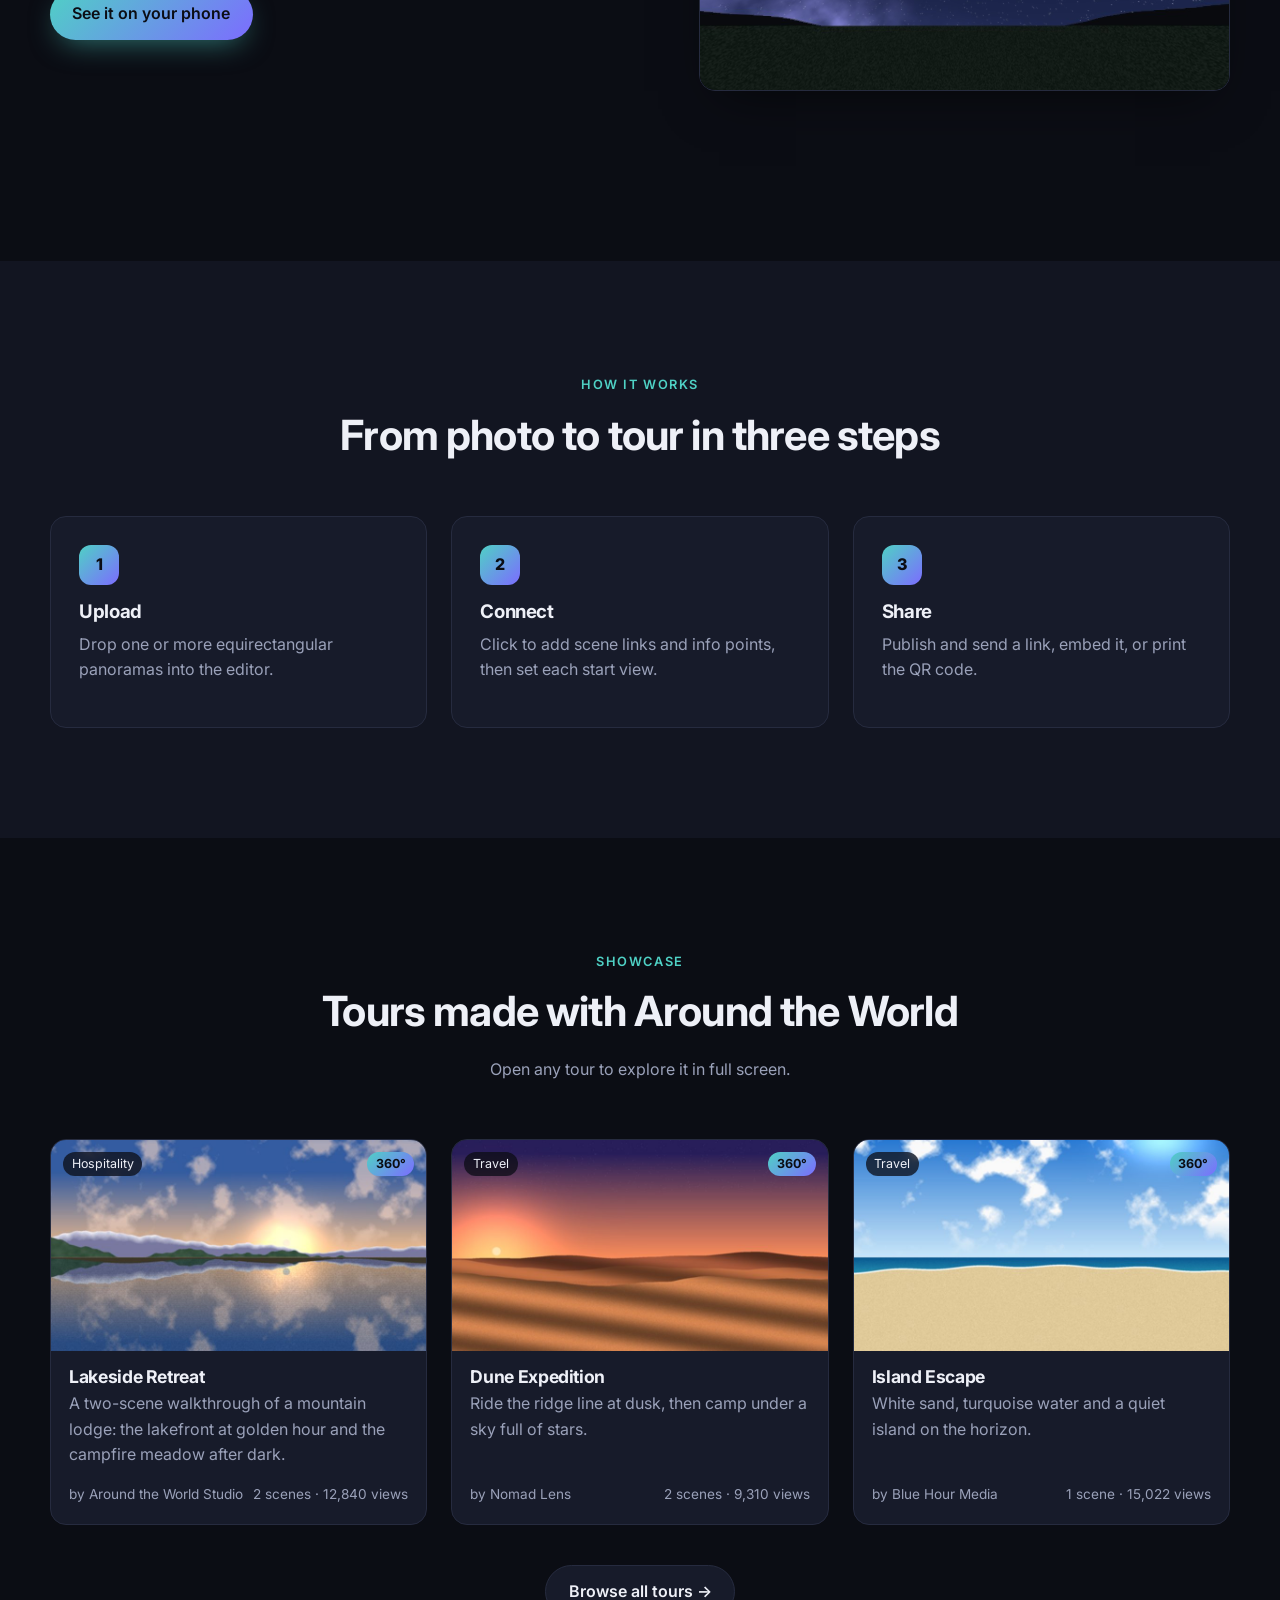
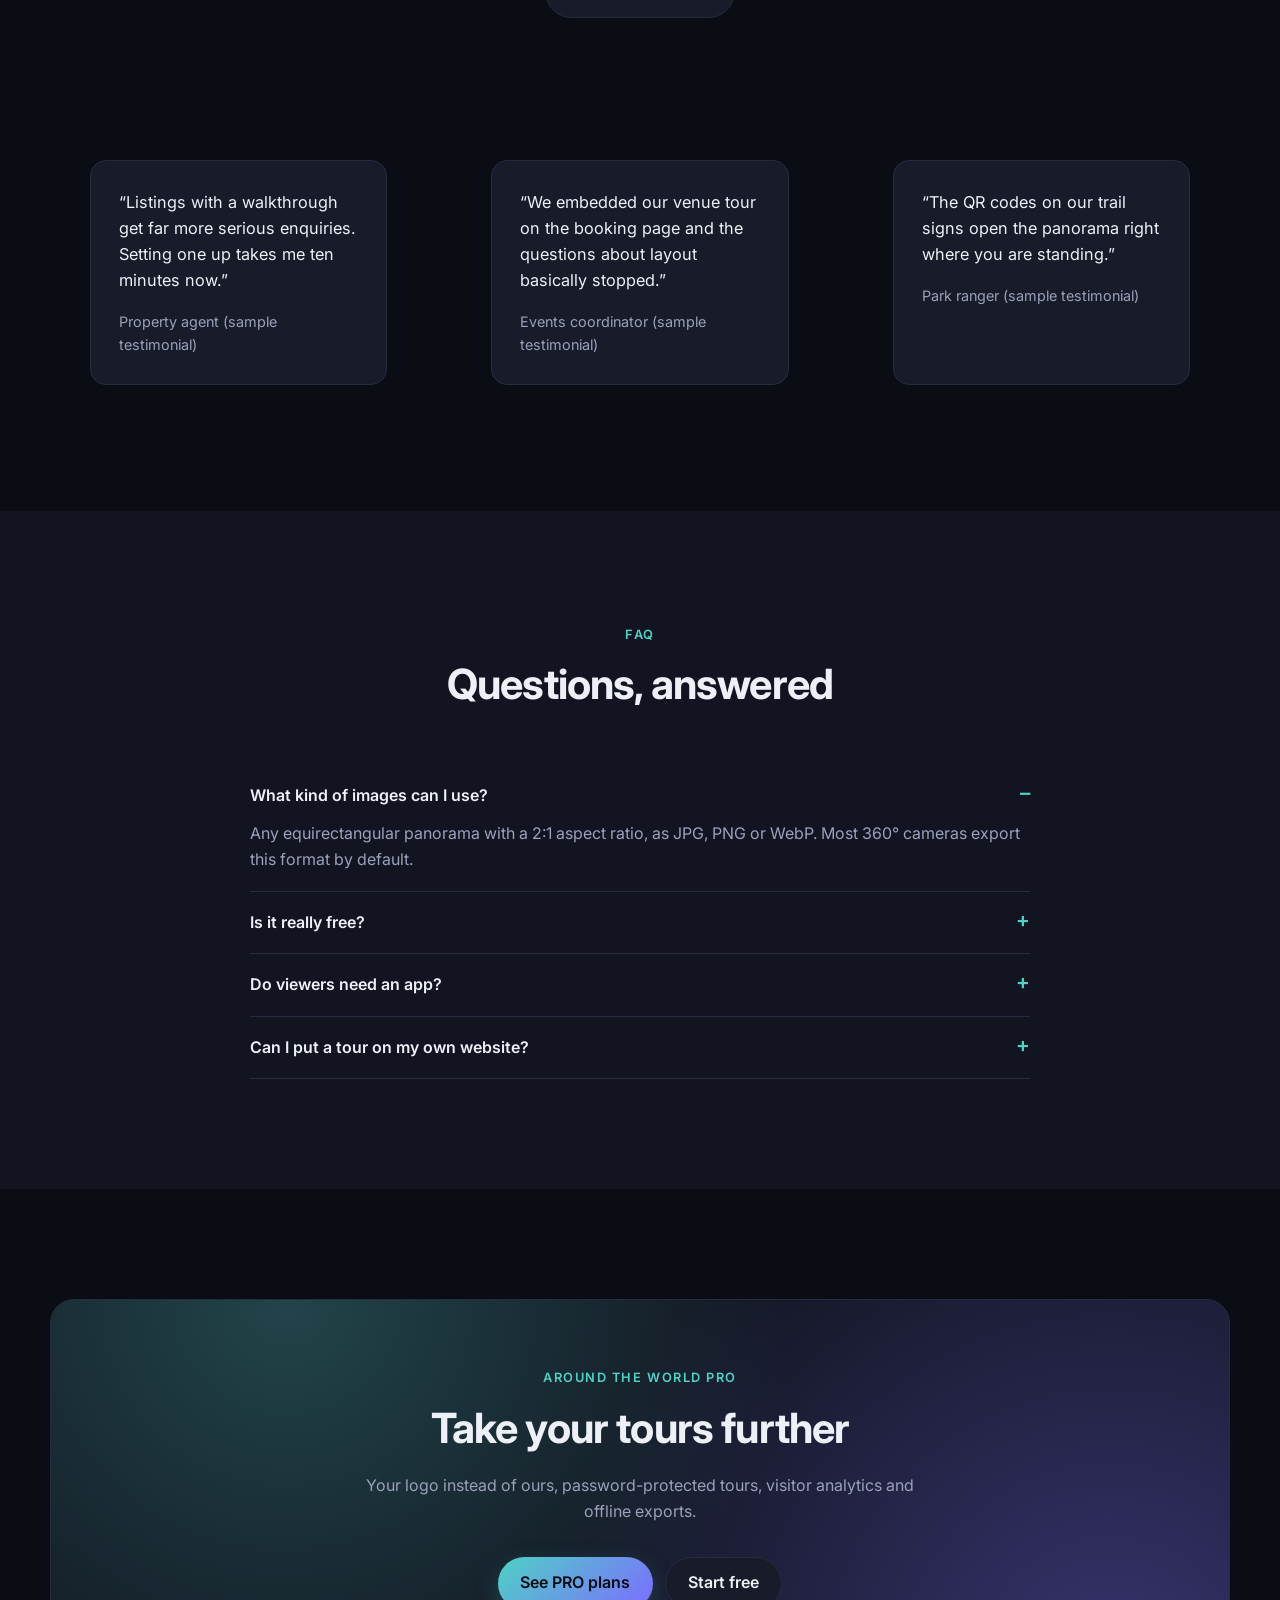
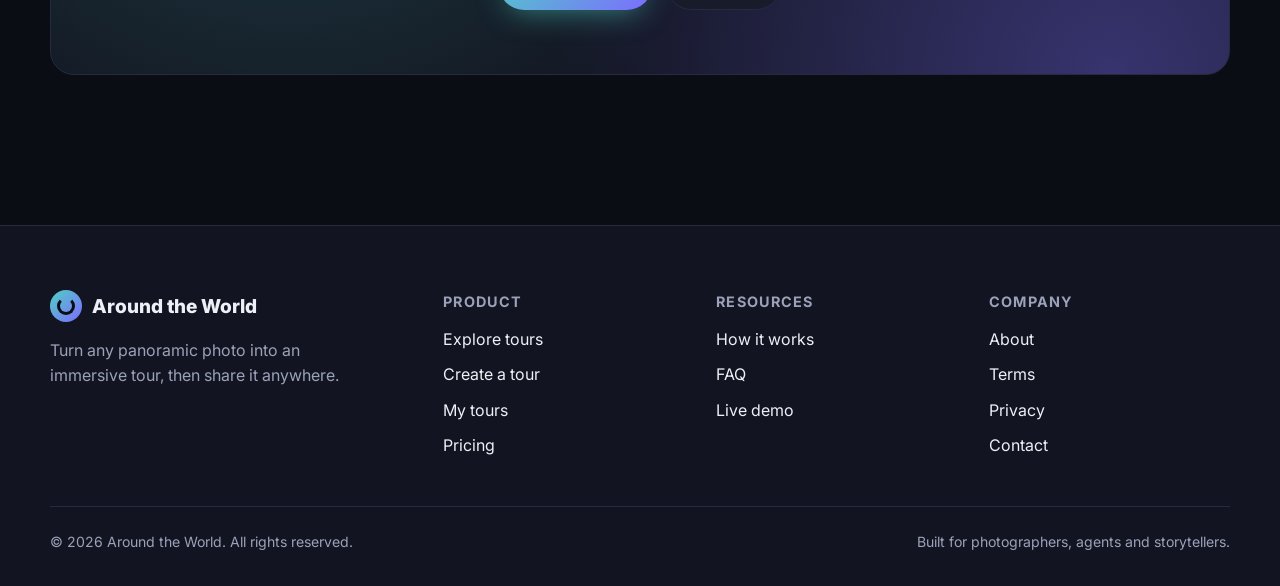
==== commit 44975924: "Rename the site to Around the World Co-Authored-By: Claude Fable 5.2 <noreply@anthropic.com> Claude-" ====
--- a/index.html
+++ b/index.html
@@ -2,7 +2,7 @@
 <html lang="en">
 <head>
 <meta charset="utf-8"><meta name="viewport" content="width=device-width,initial-scale=1">
-<title>Orbit360 · Create and share 360° virtual tours</title>
+<title>Around the World · Create and share 360° virtual tours</title>
 <meta name="description" content="Create immersive 360° virtual tours in your browser. Upload panoramas, add hotspots, and share with a link, embed or QR code.">
 <link rel="icon" href="data:image/svg+xml,%3Csvg xmlns='http://www.w3.org/2000/svg' viewBox='0 0 32 32'%3E%3Cdefs%3E%3ClinearGradient id='g'%3E%3Cstop stop-color='%234fd1c5'/%3E%3Cstop offset='1' stop-color='%237c6cff'/%3E%3C/linearGradient%3E%3C/defs%3E%3Ccircle cx='16' cy='16' r='16' fill='url(%23g)'/%3E%3C/svg%3E">
 <link rel="preconnect" href="https://fonts.googleapis.com"><link href="https://fonts.googleapis.com/css2?family=Inter:wght@400;500;600;700;800&display=swap" rel="stylesheet">
@@ -75,7 +75,7 @@
       <div class="feature-media" style="display:grid;place-items:center;background:radial-gradient(circle at 30% 20%,rgba(79,209,197,.2),transparent 60%),var(--card)">
         <div style="width:80%;background:var(--bg2);border:1px solid var(--line);border-radius:16px;padding:20px">
           <b>Share “Lakeside Retreat”</b>
-          <div class="field" style="margin:12px 0"><input readonly value="orbit360.app/t/lakeside-retreat"></div>
+          <div class="field" style="margin:12px 0"><input readonly value="aroundtheworld.tours/lakeside-retreat"></div>
           <div class="row" style="flex-wrap:wrap"><span class="chip">🔗 Link</span><span class="chip">&lt;/&gt; Embed</span><span class="chip">▦ QR code</span><span class="chip">🔒 Password</span></div>
         </div>
       </div>
@@ -111,7 +111,7 @@
   </div></section>
 
   <section class="block" id="demos"><div class="container">
-    <div class="section-head"><span class="eyebrow">Showcase</span><h2>Tours made with Orbit360</h2><p>Open any tour to explore it in full screen.</p></div>
+    <div class="section-head"><span class="eyebrow">Showcase</span><h2>Tours made with Around the World</h2><p>Open any tour to explore it in full screen.</p></div>
     <div class="grid" id="demo-grid"></div>
     <p style="text-align:center;margin-top:40px"><a class="btn" href="explore.html">Browse all tours →</a></p>
   </div></section>
@@ -136,7 +136,7 @@
 
   <section class="block"><div class="container">
     <div class="pro-cta">
-      <span class="eyebrow">Orbit360 PRO</span>
+      <span class="eyebrow">Around the World PRO</span>
       <h2>Take your tours further</h2>
       <p style="max-width:560px;margin:0 auto 2rem">Your logo instead of ours, password-protected tours, visitor analytics and offline exports.</p>
       <div class="cta-row" style="justify-content:center"><a class="btn btn-primary" href="pricing.html">See PRO plans</a><a class="btn" href="create.html">Start free</a></div>
--- a/css/style.css
+++ b/css/style.css
@@ -20,7 +20,8 @@
 /* header */
 .site-header{position:sticky;top:0;z-index:50;background:rgba(11,13,20,.75);backdrop-filter:blur(14px);border-bottom:1px solid var(--line)}
 .site-header .container{display:flex;align-items:center;gap:24px;height:68px}
-.logo{display:flex;align-items:center;gap:10px;font-weight:800;font-size:1.25rem}
+.logo{display:flex;align-items:center;gap:10px;font-weight:800;font-size:1.2rem;white-space:nowrap}
+.logo-mark{flex:0 0 auto}
 .logo-mark{width:32px;height:32px;border-radius:50%;background:var(--grad);position:relative}
 .logo-mark::after{content:"";position:absolute;inset:7px;border-radius:50%;border:3px solid #0b0d14;border-top-color:transparent}
 .nav{display:flex;gap:4px;flex:1}
@@ -30,7 +31,8 @@
 .menu-btn{display:none;background:none;border:0;color:var(--text);font-size:1.6rem;cursor:pointer}
 @media (max-width:900px){
   .nav{position:fixed;inset:68px 0 auto 0;flex-direction:column;background:var(--bg2);padding:12px 16px;border-bottom:1px solid var(--line);display:none}
-  .nav.open{display:flex} .menu-btn{display:block} .header-actions{margin-left:auto} .header-actions .hide-sm{display:none}
+  .nav.open{display:flex} .menu-btn{display:block} .header-actions{margin-left:auto}
+  .site-header .container{gap:12px} .site-header .logo{font-size:1rem;gap:8px} .site-header .logo-mark{width:26px;height:26px} .site-header .logo-mark::after{inset:6px} .header-actions .hide-sm{display:none}
 }
 
 /* hero */
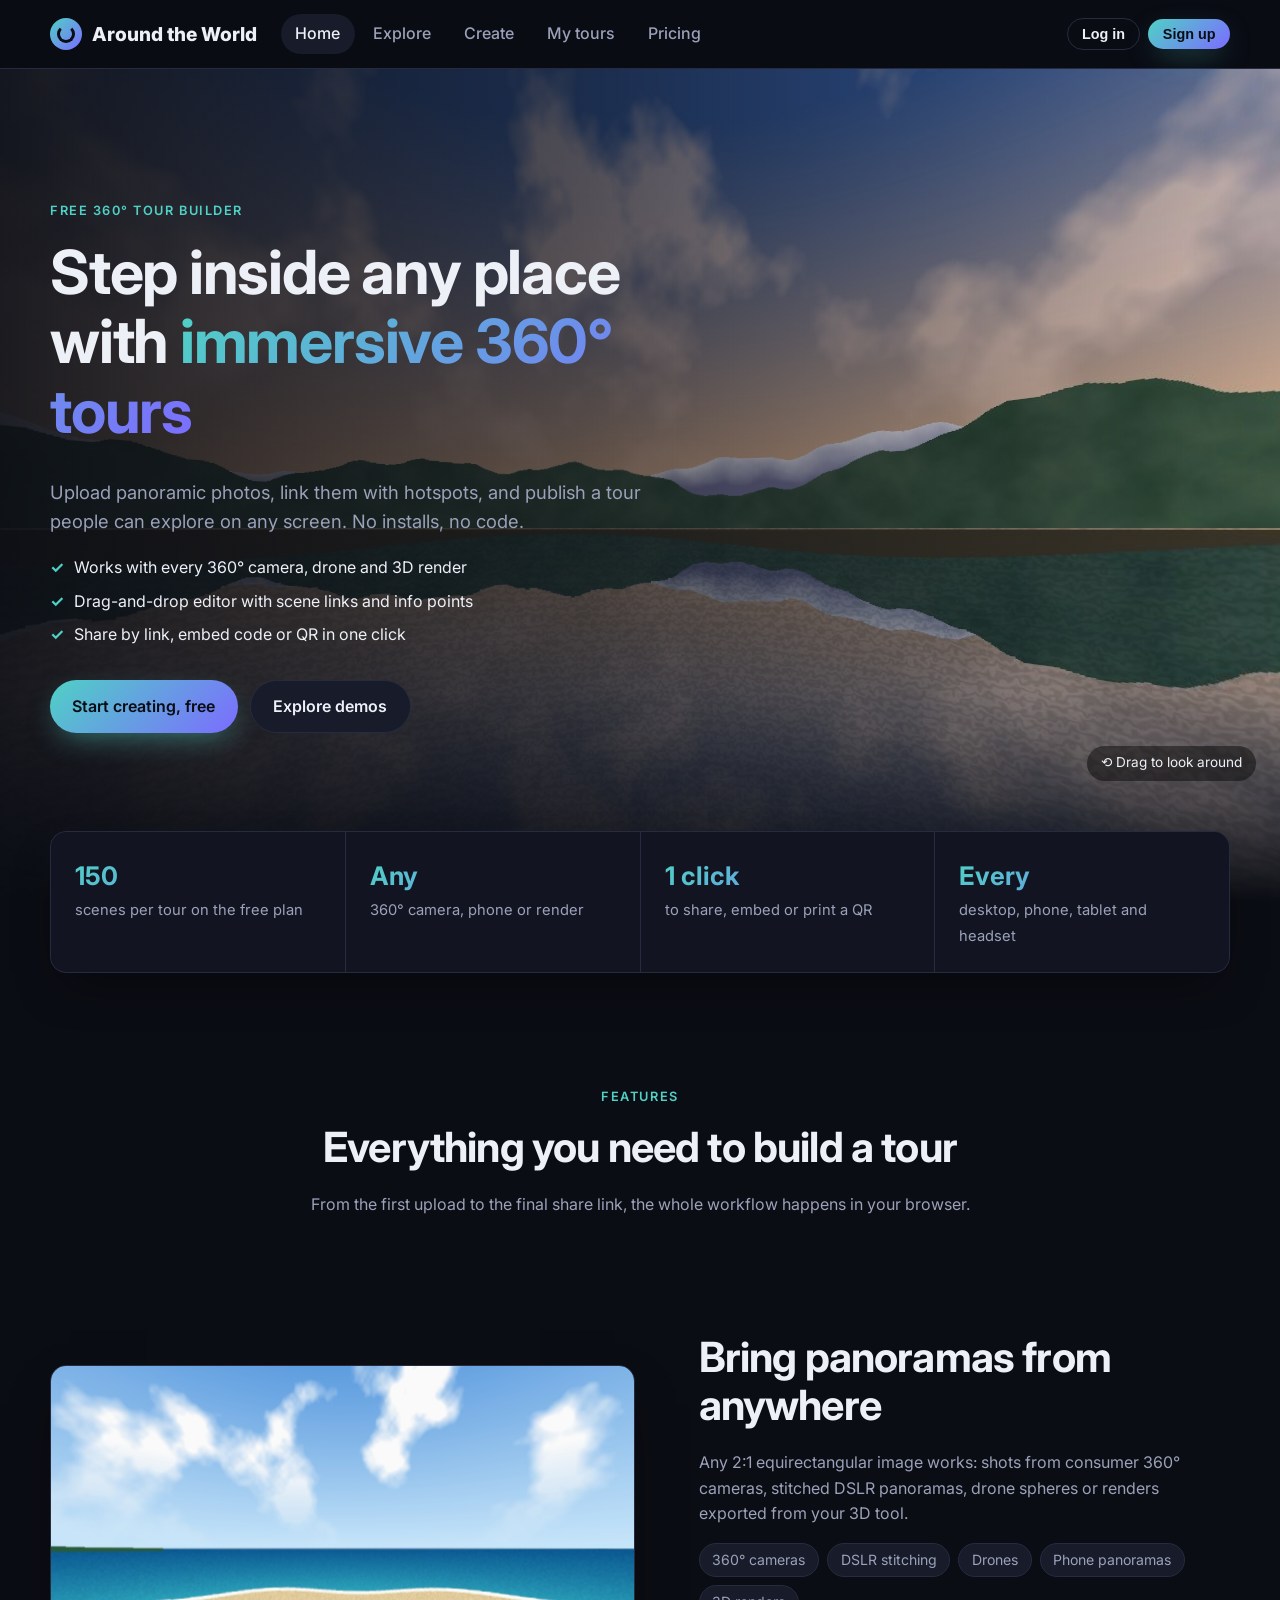
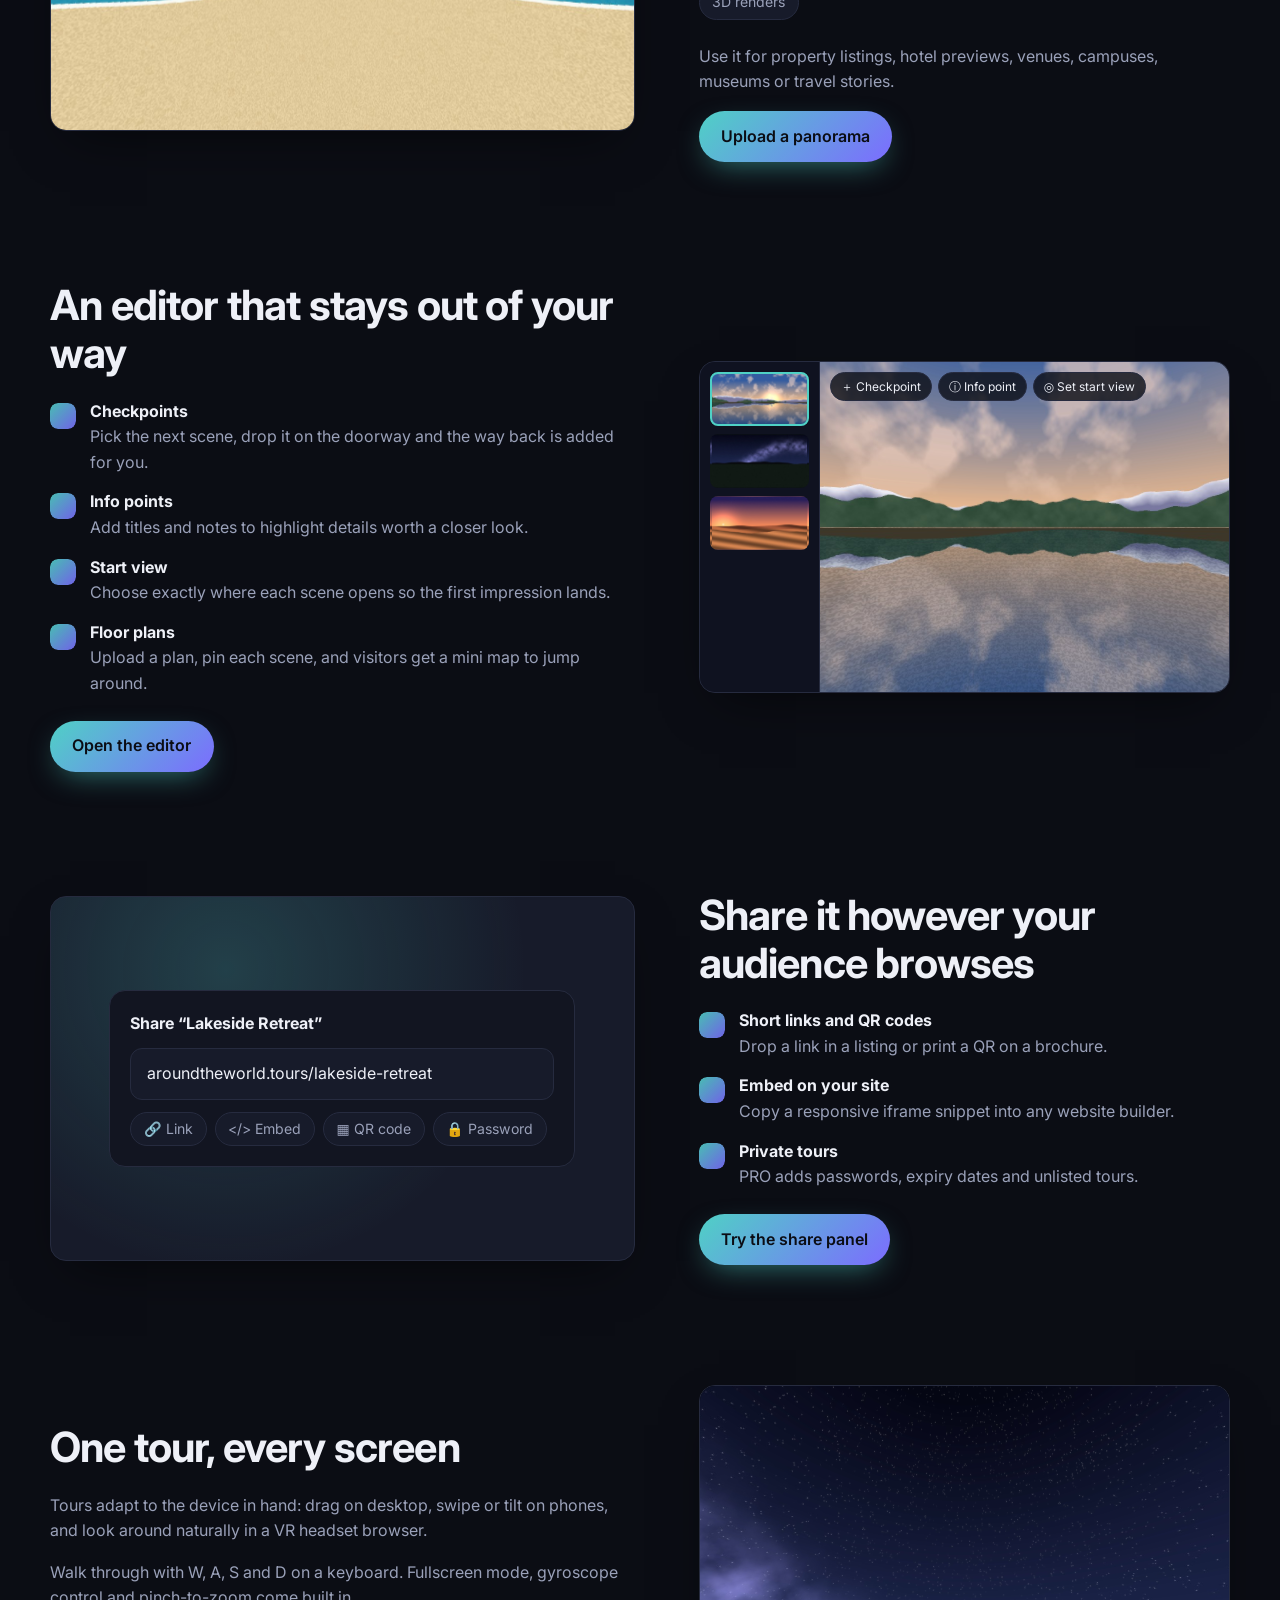
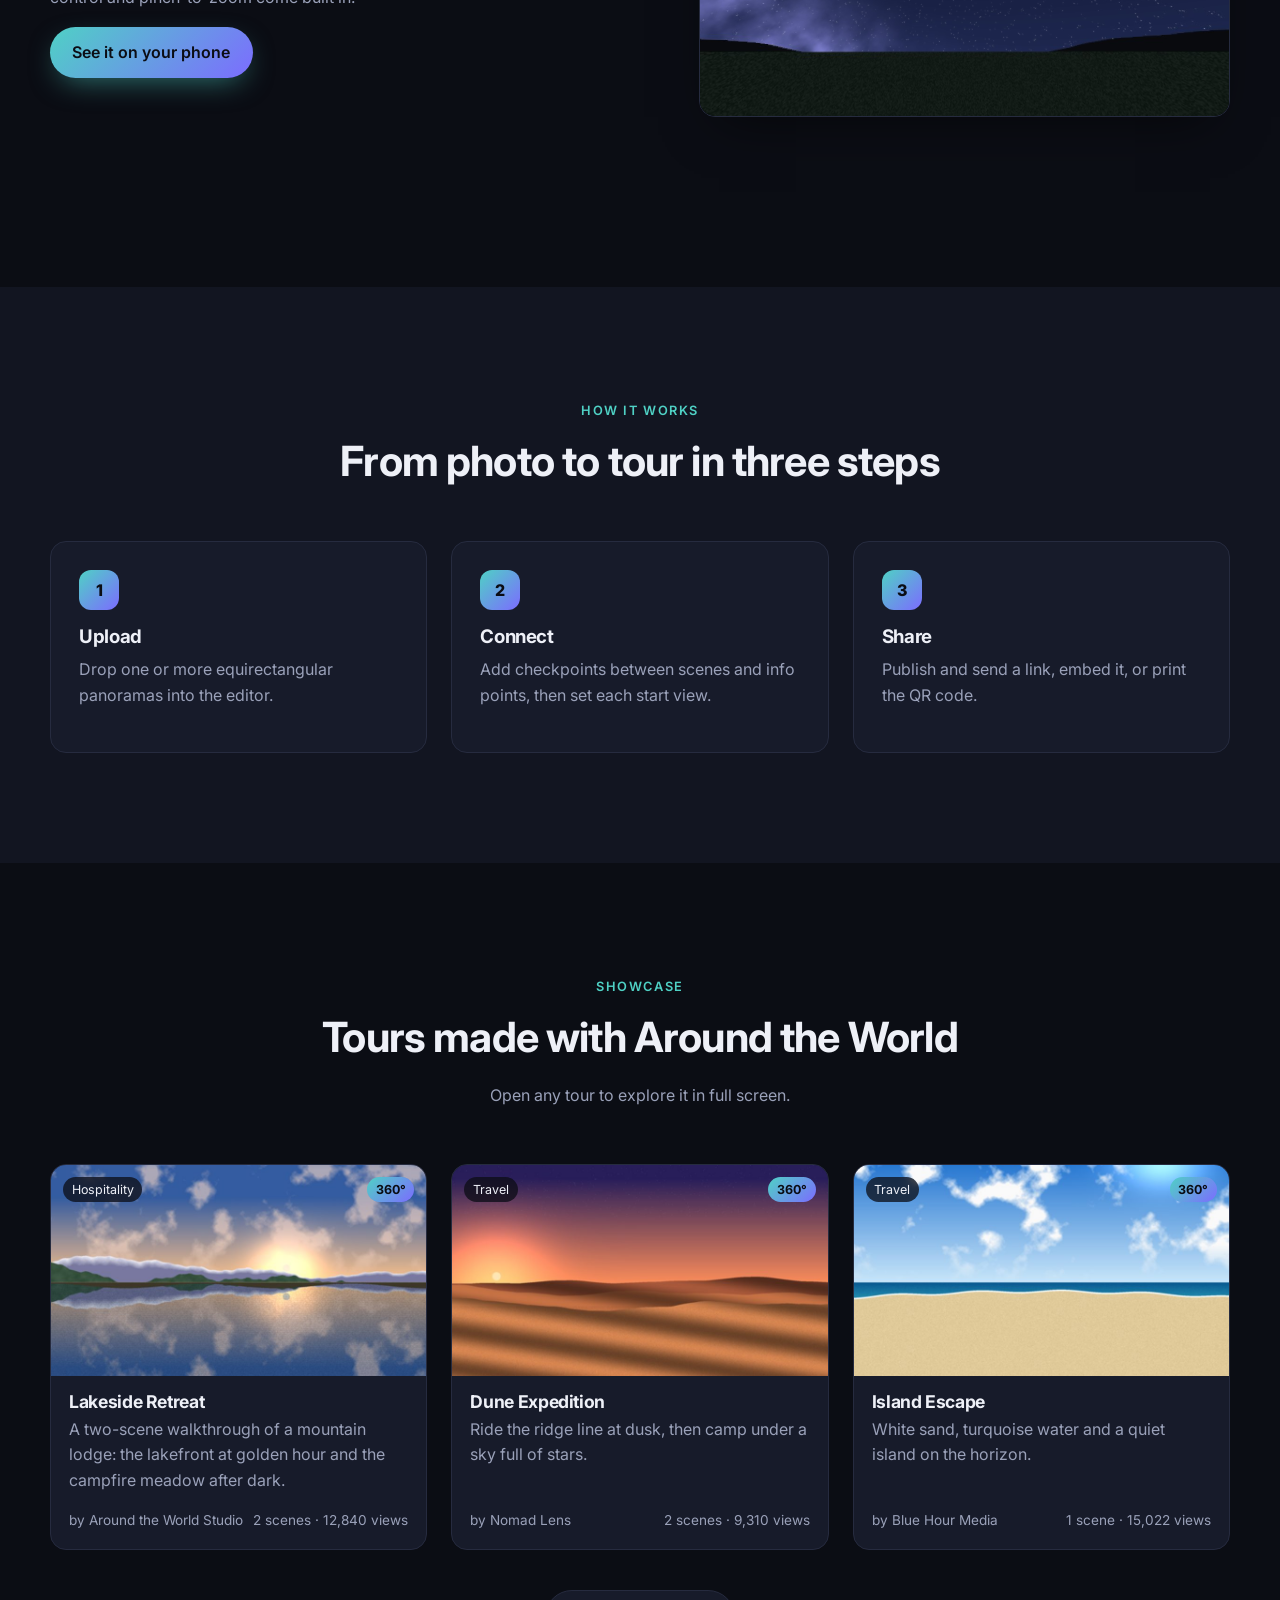
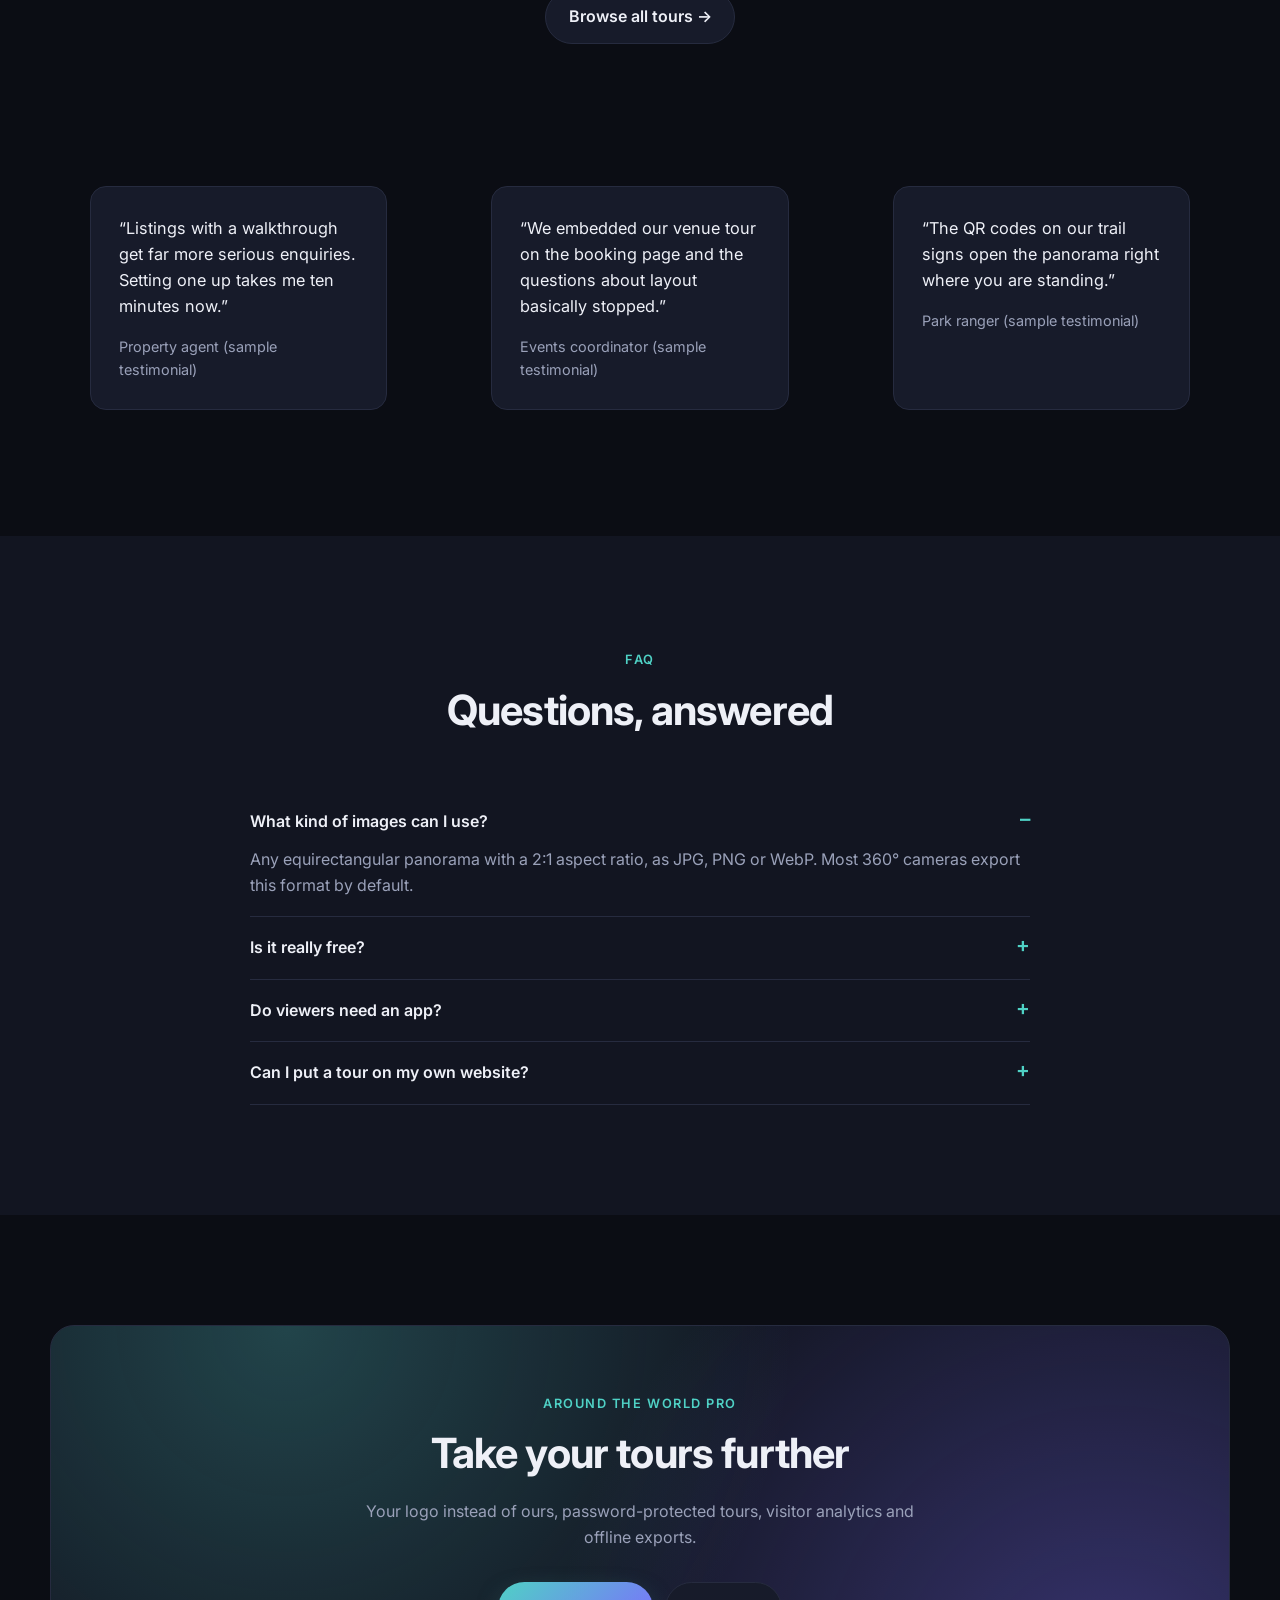
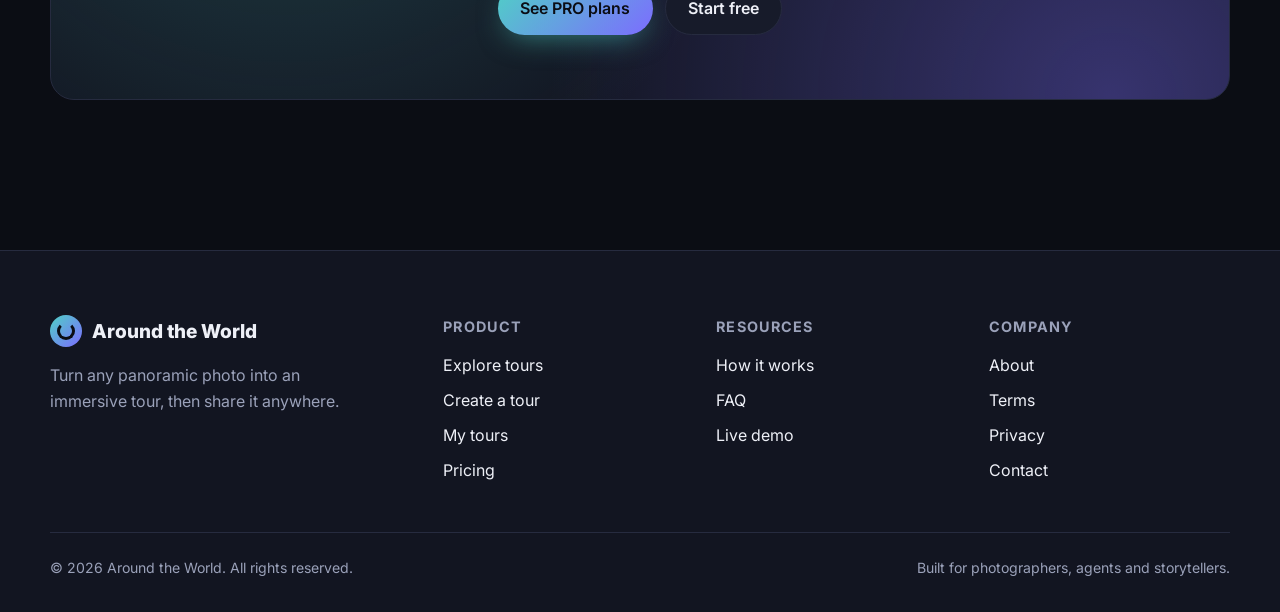
==== commit 8f9a71f8: "Add WASD walking, checkpoint editor, floor plans and cloud publishing - Viewer: A/D turn, W walks to" ====
--- a/index.html
+++ b/index.html
@@ -56,16 +56,16 @@
       <div class="feature-media">
         <div class="mock-editor">
           <div class="mock-side"><div class="on" style="background-image:url(assets/thumbs/alpine-lake.jpg)"></div><div style="background-image:url(assets/thumbs/night-sky.jpg)"></div><div style="background-image:url(assets/thumbs/desert-dusk.jpg)"></div></div>
-          <div class="mock-stage" id="feat-viewer-2"><div class="mock-toolbar"><span>＋ Scene link</span><span>ⓘ Info point</span><span>◎ Set start view</span></div></div>
+          <div class="mock-stage" id="feat-viewer-2"><div class="mock-toolbar"><span>＋ Checkpoint</span><span>ⓘ Info point</span><span>◎ Set start view</span></div></div>
         </div>
       </div>
       <div>
         <h2>An editor that stays out of your way</h2>
         <ul class="feature-list">
-          <li><b>Scene links</b>Click anywhere in a panorama to drop a hotspot that walks visitors to the next room.</li>
+          <li><b>Checkpoints</b>Pick the next scene, drop it on the doorway and the way back is added for you.</li>
           <li><b>Info points</b>Add titles and notes to highlight details worth a closer look.</li>
           <li><b>Start view</b>Choose exactly where each scene opens so the first impression lands.</li>
-          <li><b>Auto-rotate and zoom</b>Tune the pace of the tour for kiosks, listings or social posts.</li>
+          <li><b>Floor plans</b>Upload a plan, pin each scene, and visitors get a mini map to jump around.</li>
         </ul>
         <a class="btn btn-primary" href="create.html">Open the editor</a>
       </div>
@@ -95,7 +95,7 @@
       <div>
         <h2>One tour, every screen</h2>
         <p>Tours adapt to the device in hand: drag on desktop, swipe or tilt on phones, and look around naturally in a VR headset browser.</p>
-        <p>Fullscreen mode, gyroscope control and pinch-to-zoom come built in.</p>
+        <p>Walk through with W, A, S and D on a keyboard. Fullscreen mode, gyroscope control and pinch-to-zoom come built in.</p>
         <a class="btn btn-primary" href="explore.html">See it on your phone</a>
       </div>
     </div>
@@ -105,7 +105,7 @@
     <div class="section-head"><span class="eyebrow">How it works</span><h2>From photo to tour in three steps</h2></div>
     <div class="steps">
       <div class="step"><h3>Upload</h3><p>Drop one or more equirectangular panoramas into the editor.</p></div>
-      <div class="step"><h3>Connect</h3><p>Click to add scene links and info points, then set each start view.</p></div>
+      <div class="step"><h3>Connect</h3><p>Add checkpoints between scenes and info points, then set each start view.</p></div>
       <div class="step"><h3>Share</h3><p>Publish and send a link, embed it, or print the QR code.</p></div>
     </div>
   </div></section>
@@ -146,7 +146,7 @@
 <script type="module">
   import './js/layout.js';
   import { PanoViewer } from './js/viewer.js';
-  import { TOURS } from './js/data.js';
+  import { demoCards } from './js/tours.js';
   import { cardHTML } from './js/cards.js';
 
   // on touch screens the inline viewers just auto-rotate so they never trap page scrolling
@@ -163,7 +163,7 @@
     new PanoViewer(holder, { autoRotate: 0.08, interactive }).load(src, { pitch: e.target.id === 'feat-viewer-3' ? 25 : 0 });
   }), { rootMargin: '200px' });
   lazy.forEach(([id]) => io.observe(document.getElementById(id)));
-  document.getElementById('demo-grid').innerHTML = TOURS.slice(0, 3).map(cardHTML).join('');
+  document.getElementById('demo-grid').innerHTML = demoCards().slice(0, 3).map(cardHTML).join('');
 </script>
 </body>
 </html>
--- a/css/style.css
+++ b/css/style.css
@@ -209,3 +209,59 @@
 .page-hero{padding:72px 0 32px;text-align:center}
 .searchbar{display:flex;gap:12px;justify-content:center;flex-wrap:wrap;margin:24px auto 0;max-width:640px}
 .searchbar input{flex:1;min-width:220px;padding:.8em 1.2em;border-radius:999px;border:1px solid var(--line);background:var(--card);color:var(--text);font:inherit}
+
+/* checkpoints */
+.pv-hotspot{touch-action:none}
+.is-scene .pv-dot{width:38px;height:38px;background:rgba(79,209,197,.6);color:#fff}
+.pv-hotspot.is-ahead .pv-dot{background:var(--accent);color:#0b0d14;transform:scale(1.2);box-shadow:0 0 0 6px rgba(79,209,197,.3)}
+.pv-hotspot.is-ahead .pv-label{opacity:1;transform:none}
+.pv-hotspot.is-editable{cursor:grab} .pv-hotspot.is-editable .pv-label{opacity:1;transform:none}
+.pv-hotspot.is-dragging{cursor:grabbing} .pv-hotspot.is-dragging .pv-dot{transform:scale(1.25);animation:none}
+.pv-dot{transition:transform .15s,background .15s}
+
+/* walking controls */
+.walk-pad{position:absolute;left:16px;bottom:16px;z-index:5;display:grid;grid-template-columns:repeat(3,40px);grid-template-rows:repeat(2,40px);gap:4px}
+.walk-pad button{border-radius:10px;border:1px solid rgba(255,255,255,.2);background:rgba(11,13,20,.65);backdrop-filter:blur(8px);color:#fff;font-weight:700;cursor:pointer;font-size:.9rem;touch-action:none;user-select:none}
+.walk-pad button:hover,.walk-pad button.down{background:rgba(79,209,197,.55)}
+.walk-pad .k-w{grid-column:2;grid-row:1;opacity:.55} .walk-pad.can-walk .k-w{opacity:1;background:var(--accent);color:#0b0d14;border-color:transparent}
+.walk-pad .k-a{grid-column:1;grid-row:2} .walk-pad .k-s{grid-column:2;grid-row:2} .walk-pad .k-d{grid-column:3;grid-row:2}
+.walk-hint{position:absolute;left:calc(100% + 12px);bottom:8px;white-space:nowrap;font-size:.85rem;background:rgba(0,0,0,.55);padding:.3em .8em;border-radius:999px;color:#fff;pointer-events:none}
+.walk-hint:empty{display:none}
+.minimap{position:absolute;right:72px;top:76px;z-index:5;width:min(220px,40vw);border-radius:12px;overflow:hidden;border:1px solid rgba(255,255,255,.2);background:#fff;box-shadow:var(--shadow)}
+.minimap img,.plan img{display:block;width:100%;user-select:none}
+.minimap #map-pins,.plan{position:relative} .minimap #map-pins{position:absolute;inset:0}
+.pin{position:absolute;transform:translate(-50%,-50%);width:24px;height:24px;border-radius:50%;border:2px solid #fff;background:#3a4060;color:#fff;font-size:.72rem;font-weight:700;cursor:pointer;padding:0;display:grid;place-items:center;box-shadow:0 2px 6px rgba(0,0,0,.4)}
+.pin.on{background:var(--accent);color:#0b0d14;width:28px;height:28px;z-index:1}
+@media (max-width:700px){.scene-strip{left:auto;right:12px;transform:none;max-width:calc(100% - 170px)} .scene-strip button{width:84px} .scene-strip img{height:44px} .walk-hint{left:0;bottom:calc(100% + 8px)}}
+
+/* editor */
+.create-layout{grid-template-columns:300px 1fr 320px}
+.scene-item{align-items:stretch;cursor:pointer}
+.scene-item img{width:64px;height:44px;align-self:center;flex:0 0 auto}
+.scene-main{flex:1;min-width:0;display:grid;align-content:center}
+.scene-main input{font-weight:600;padding:2px 0;border-bottom:1px solid transparent}
+.scene-main input:focus{outline:none;border-bottom-color:var(--accent)}
+.scene-actions{display:grid;grid-template-columns:repeat(3,22px);align-items:center}
+.scene-actions button,.mini,.picker .x{background:none;border:0;color:var(--muted);cursor:pointer;font-size:1rem;padding:2px;border-radius:6px}
+.scene-actions button:hover:not(:disabled),.mini:hover{color:var(--text);background:var(--line)} .scene-actions button:disabled{opacity:.25;cursor:default}
+.tag{background:var(--grad);color:#0b0d14;border-radius:999px;padding:0 .5em;font-size:.72rem} .warn{color:#f6c453}
+.mode-bar{max-width:calc(100% - 24px);overflow-x:auto}
+.mode-bar button.primary{background:var(--grad);color:#0b0d14}
+.picker{position:absolute;top:70px;left:50%;transform:translateX(-50%);z-index:6;width:min(460px,calc(100% - 24px));background:rgba(18,21,33,.96);border:1px solid var(--line);border-radius:16px;padding:14px;box-shadow:var(--shadow)}
+.picker-head{display:flex;justify-content:space-between;align-items:center;margin-bottom:10px}
+.picker-grid{display:grid;grid-template-columns:repeat(auto-fill,minmax(120px,1fr));gap:8px;max-height:42vh;overflow:auto}
+.picker-grid button{position:relative;border:2px solid transparent;border-radius:10px;overflow:hidden;padding:0;background:var(--card);color:var(--text);cursor:pointer;text-align:left;font:inherit}
+.picker-grid button:hover{border-color:var(--accent)}
+.picker-grid img{width:100%;height:68px;object-fit:cover}
+.picker-grid span{display:block;font-size:.8rem;padding:4px 8px;white-space:nowrap;overflow:hidden;text-overflow:ellipsis}
+.picker-grid em{position:absolute;top:6px;right:6px;font-size:.68rem;font-style:normal;background:rgba(0,0,0,.65);padding:0 .5em;border-radius:999px}
+.check{display:flex;gap:8px;align-items:center;margin-top:10px;font-size:.9rem;color:var(--muted);cursor:pointer}
+.stage-tip{position:absolute;left:50%;bottom:20px;transform:translateX(-50%);z-index:5;max-width:calc(100% - 32px);background:rgba(11,13,20,.88);border:1px solid var(--line);padding:.6em 1.1em;border-radius:14px;font-size:.92rem;text-align:center}
+.steps-mini{list-style:none;padding:0;margin:0 0 20px;display:grid;gap:8px;counter-reset:g}
+.steps-mini li{counter-increment:g;display:flex;gap:10px;align-items:center;font-size:.9rem;color:var(--muted)}
+.steps-mini li::before{content:counter(g);flex:0 0 auto;width:22px;height:22px;border-radius:50%;display:grid;place-items:center;border:1px solid var(--line);font-size:.75rem;font-weight:700}
+.steps-mini li.done{color:var(--text)} .steps-mini li.done::before{content:"✓";background:var(--grad);color:#0b0d14;border-color:transparent}
+.hs-item.on{border-color:var(--accent)} .hs-item .field{margin:8px 0 0;font-size:.82rem} .hs-item .field input,.hs-item .field select,.hs-item .field textarea{padding:.45em .7em;border-radius:8px}
+.plan{border-radius:10px;overflow:hidden;border:1px solid var(--line);background:#fff;cursor:crosshair}
+.panel .row .field{min-width:0} .panel select{appearance:auto}
+button:disabled{opacity:.6;cursor:default}
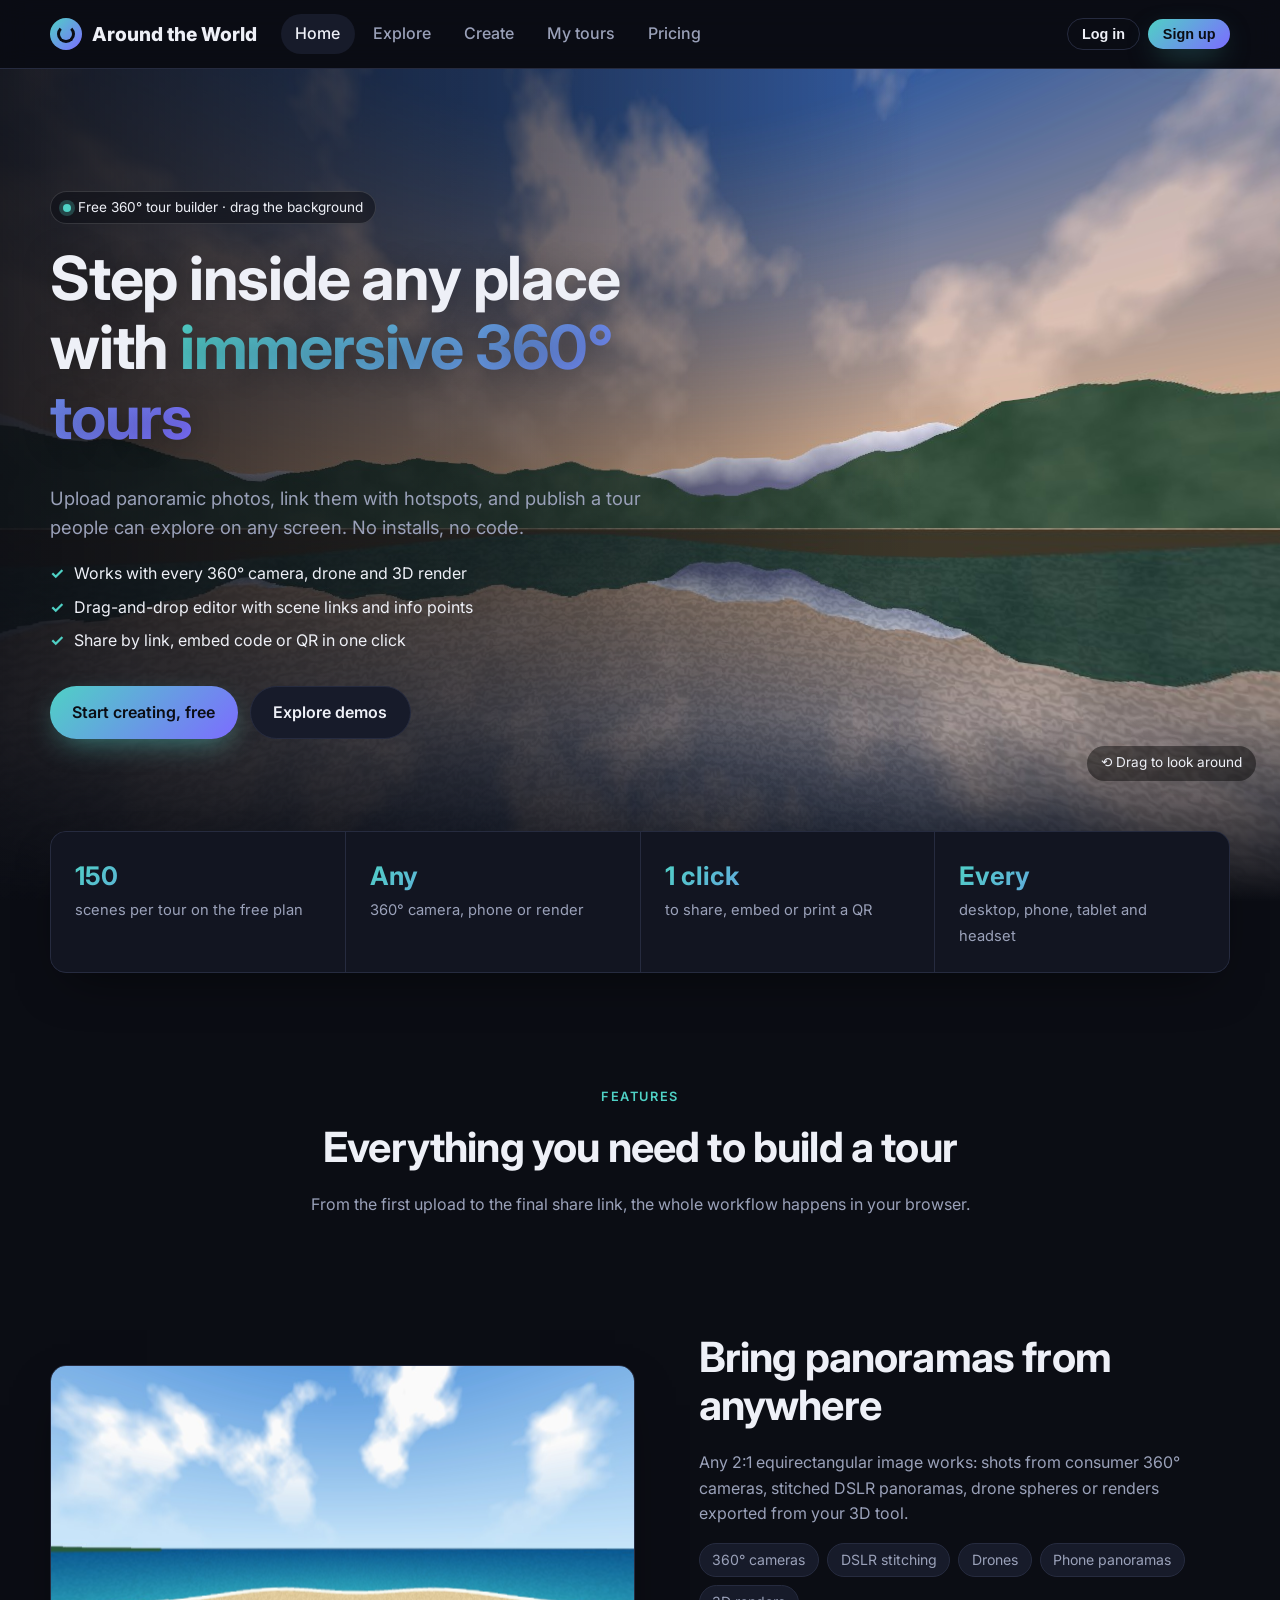
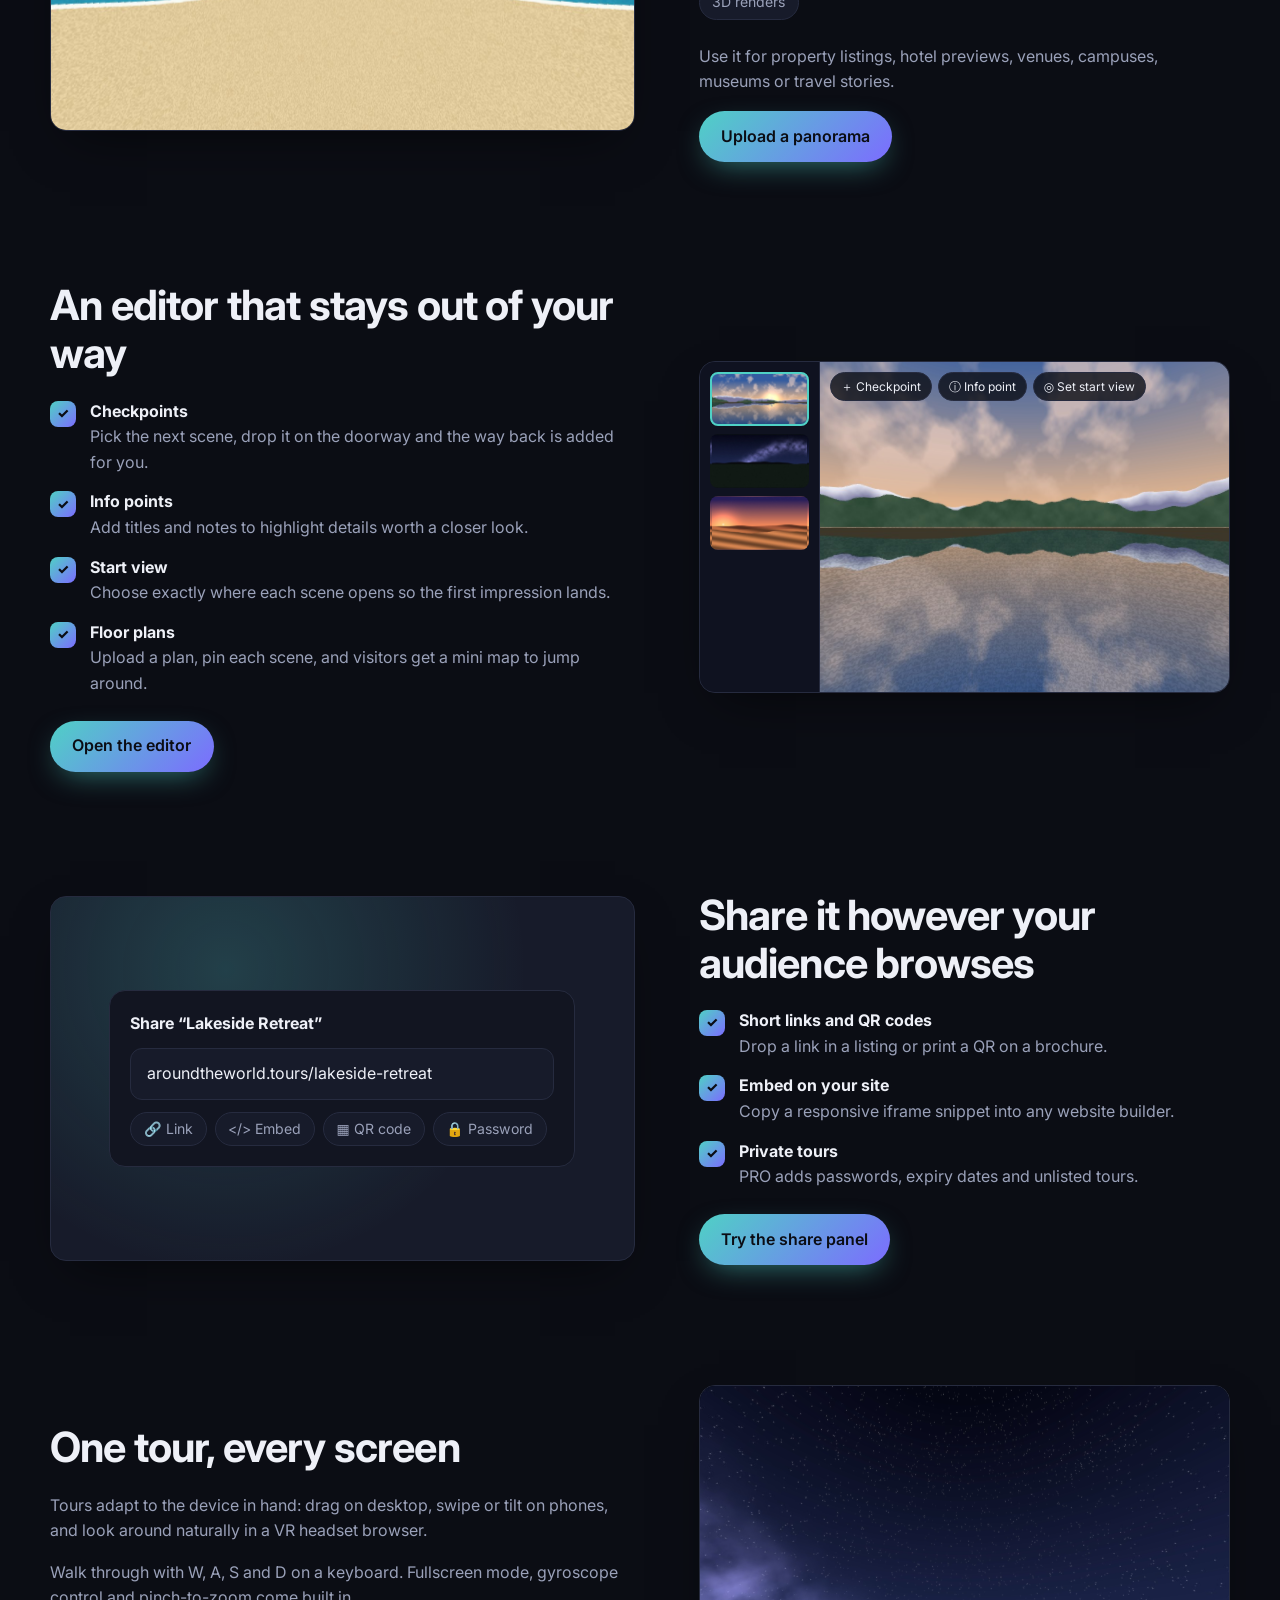
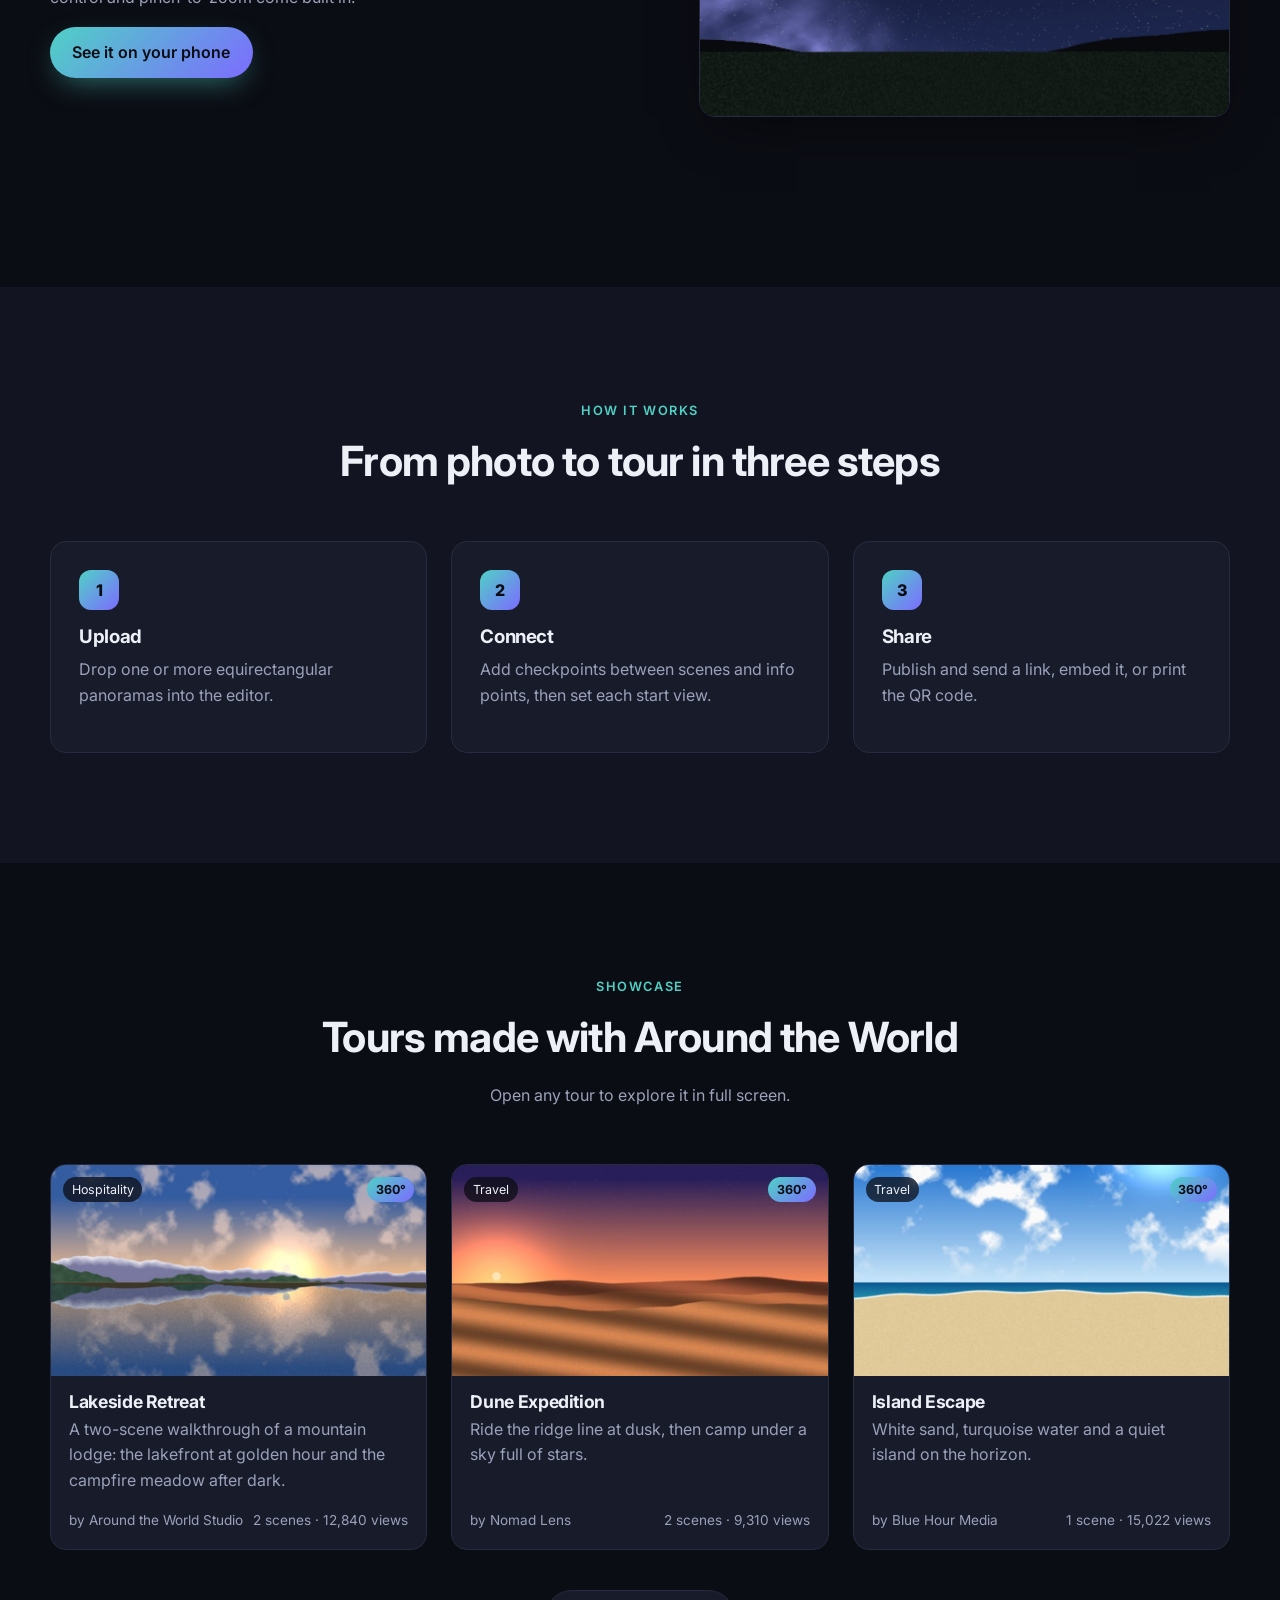
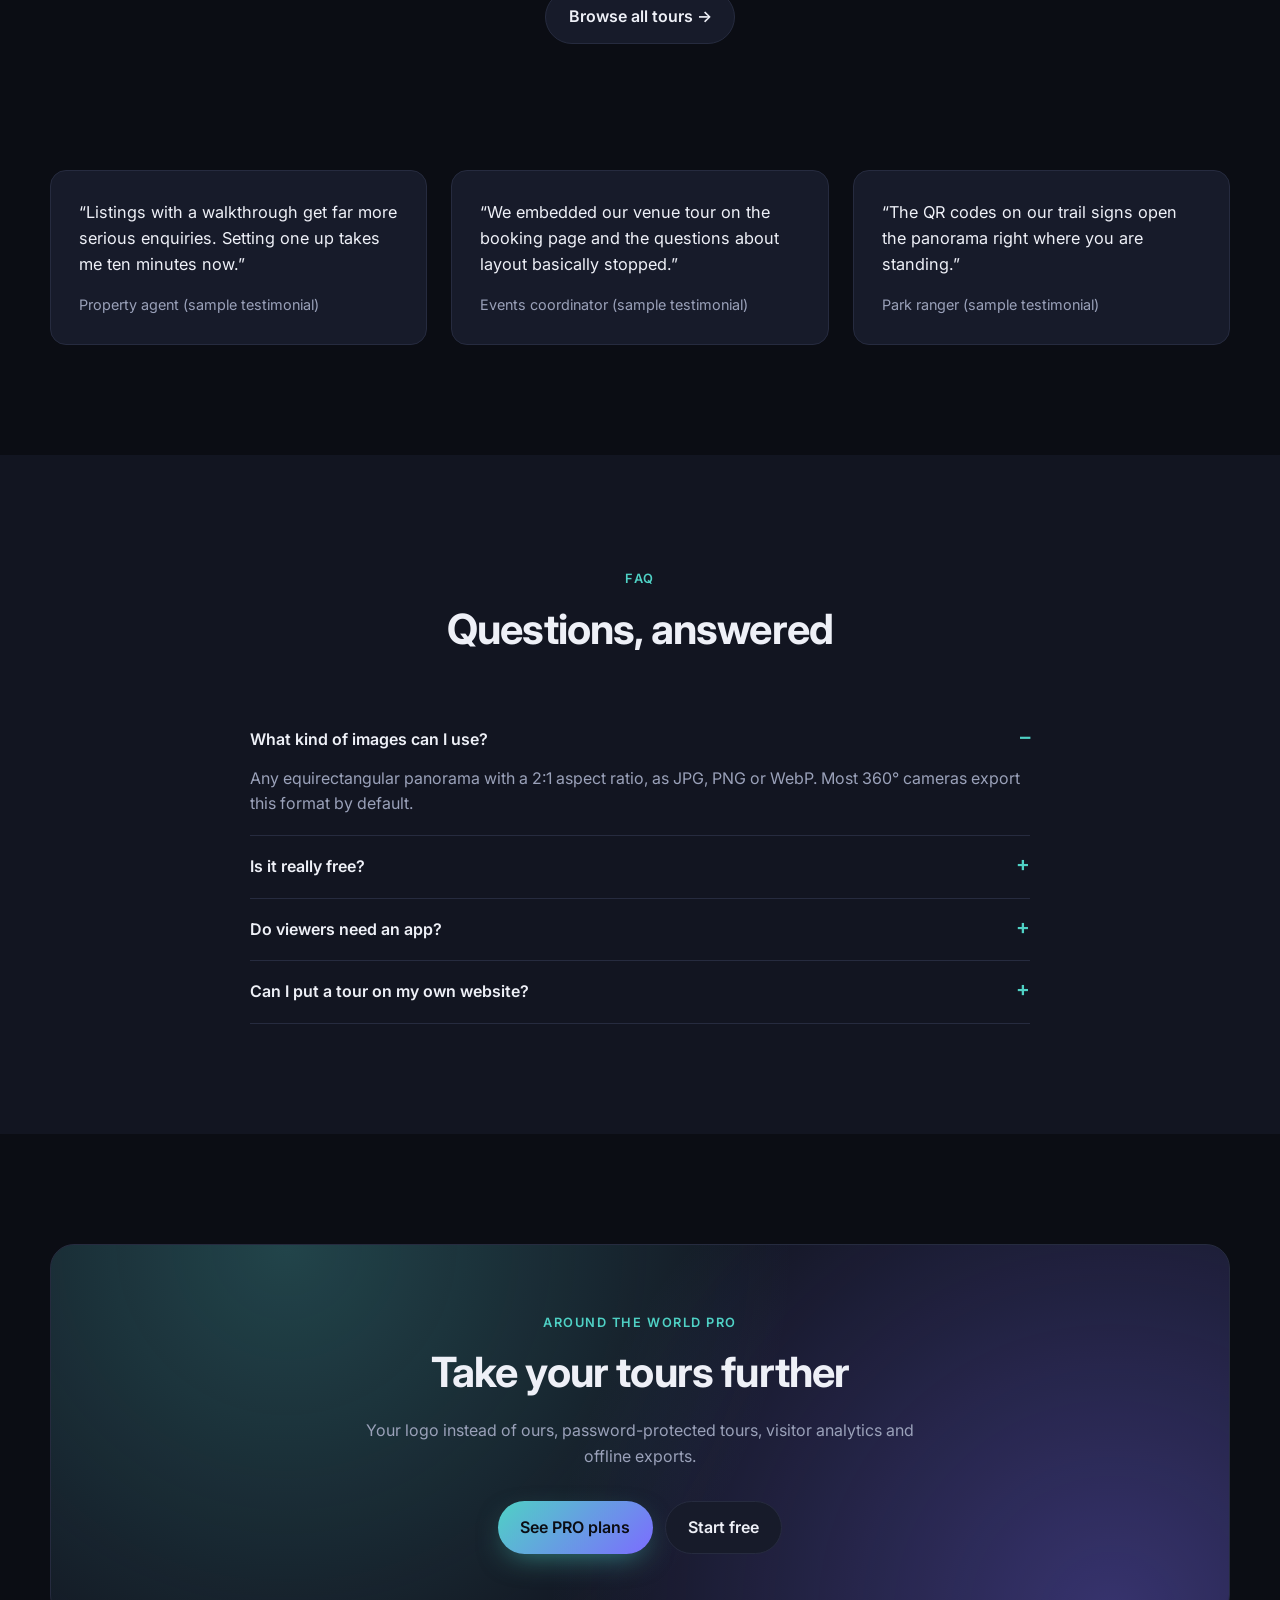
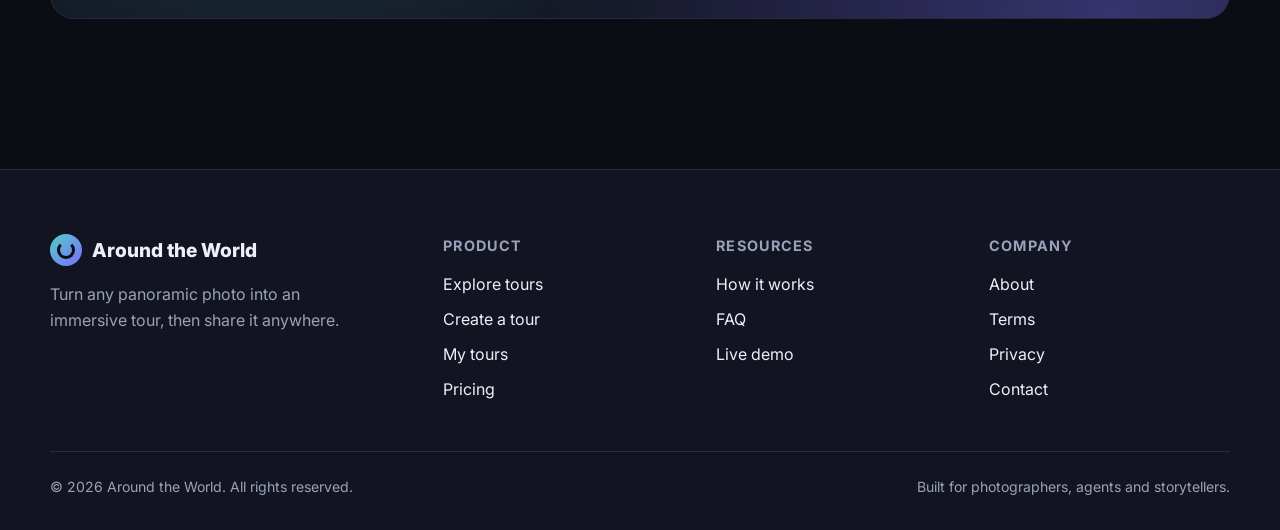
==== commit bb95ca87: "Connect the Supabase backend and polish the UI - Point js/config.js at the project so sign up, uploa" ====
--- a/index.html
+++ b/index.html
@@ -14,7 +14,7 @@
     <div class="hero-viewer" id="hero-viewer"></div>
     <div class="container">
       <div class="hero-content">
-        <span class="eyebrow">Free 360° tour builder</span>
+        <span class="hero-badge"><i></i>Free 360° tour builder · drag the background</span>
         <h1>Step inside any place with <span class="grad-text">immersive 360° tours</span></h1>
         <p style="font-size:1.15rem">Upload panoramic photos, link them with hotspots, and publish a tour people can explore on any screen. No installs, no code.</p>
         <ul>
@@ -163,6 +163,8 @@
     new PanoViewer(holder, { autoRotate: 0.08, interactive }).load(src, { pitch: e.target.id === 'feat-viewer-3' ? 25 : 0 });
   }), { rootMargin: '200px' });
   lazy.forEach(([id]) => io.observe(document.getElementById(id)));
+  const seen = new IntersectionObserver(es => es.forEach(e => { if (e.isIntersecting) { e.target.classList.add('in'); seen.unobserve(e.target); } }), { rootMargin: '0px 0px -8% 0px' });
+  document.querySelectorAll('.feature, .section-head, .step, .quote, .pro-cta, .faq, .stats-grid').forEach(el => { el.classList.add('reveal'); seen.observe(el); });
   document.getElementById('demo-grid').innerHTML = demoCards().slice(0, 3).map(cardHTML).join('');
 </script>
 </body>
--- a/css/style.css
+++ b/css/style.css
@@ -38,7 +38,7 @@
 /* hero */
 .hero{position:relative;min-height:calc(100vh - 68px);display:grid;align-items:center;overflow:hidden}
 .hero-viewer{position:absolute;inset:0}
-.hero::after{content:"";position:absolute;inset:0;background:linear-gradient(90deg,rgba(11,13,20,.92) 0%,rgba(11,13,20,.6) 45%,rgba(11,13,20,.05) 100%),linear-gradient(0deg,var(--bg) 0%,transparent 25%);pointer-events:none}
+.hero::after{content:"";position:absolute;inset:0;background:linear-gradient(90deg,rgba(11,13,20,.9) 0%,rgba(11,13,20,.55) 38%,rgba(11,13,20,0) 72%),linear-gradient(0deg,var(--bg) 0%,transparent 22%);pointer-events:none}
 .hero-content{position:relative;z-index:2;padding:80px 0 120px;max-width:640px;pointer-events:none}
 .hero-content a,.hero-content button{pointer-events:auto}
 .hero ul{list-style:none;padding:0;margin:0 0 2rem;display:grid;gap:.5rem}
@@ -61,7 +61,7 @@
 .feature-list{list-style:none;padding:0;margin:0 0 1.5rem;display:grid;gap:14px}
 .feature-list li{padding-left:40px;position:relative;color:var(--muted)}
 .feature-list li b{color:var(--text);display:block}
-.feature-list li::before{content:"";position:absolute;left:0;top:4px;width:26px;height:26px;border-radius:8px;background:var(--grad);opacity:.9;mask:url("data:image/svg+xml,%3Csvg xmlns='http://www.w3.org/2000/svg' viewBox='0 0 24 24'%3E%3Cpath d='M9 16.2 4.8 12l-1.4 1.4L9 19 21 7l-1.4-1.4z'/%3E%3C/svg%3E") center/18px no-repeat,linear-gradient(#000,#000)}
+.feature-list li::before{content:"✓";position:absolute;left:0;top:2px;width:26px;height:26px;border-radius:8px;background:var(--grad);color:#0b0d14;font-weight:800;font-size:.85rem;display:grid;place-items:center}
 .chips{display:flex;flex-wrap:wrap;gap:8px;margin-bottom:1.5rem}
 .chip{padding:.35em .9em;border-radius:999px;border:1px solid var(--line);background:var(--card);font-size:.88rem;color:var(--muted);cursor:pointer}
 .chip.active{background:var(--text);color:var(--bg);border-color:var(--text)}
@@ -228,14 +228,15 @@
 .walk-hint{position:absolute;left:calc(100% + 12px);bottom:8px;white-space:nowrap;font-size:.85rem;background:rgba(0,0,0,.55);padding:.3em .8em;border-radius:999px;color:#fff;pointer-events:none}
 .walk-hint:empty{display:none}
 .minimap{position:absolute;right:72px;top:76px;z-index:5;width:min(220px,40vw);border-radius:12px;overflow:hidden;border:1px solid rgba(255,255,255,.2);background:#fff;box-shadow:var(--shadow)}
-.minimap img,.plan img{display:block;width:100%;user-select:none}
-.minimap #map-pins,.plan{position:relative} .minimap #map-pins{position:absolute;inset:0}
+.minimap img,.fplan img{display:block;width:100%;user-select:none}
+.fplan{position:relative} .minimap #map-pins{position:absolute;inset:0}
 .pin{position:absolute;transform:translate(-50%,-50%);width:24px;height:24px;border-radius:50%;border:2px solid #fff;background:#3a4060;color:#fff;font-size:.72rem;font-weight:700;cursor:pointer;padding:0;display:grid;place-items:center;box-shadow:0 2px 6px rgba(0,0,0,.4)}
 .pin.on{background:var(--accent);color:#0b0d14;width:28px;height:28px;z-index:1}
 @media (max-width:700px){.scene-strip{left:auto;right:12px;transform:none;max-width:calc(100% - 170px)} .scene-strip button{width:84px} .scene-strip img{height:44px} .walk-hint{left:0;bottom:calc(100% + 8px)}}
 
 /* editor */
 .create-layout{grid-template-columns:300px 1fr 320px}
+@media (max-width:1000px){.create-layout{grid-template-columns:1fr;height:auto}.create-layout .stage{order:-1;height:62vh;min-height:360px}.create-layout .panel{border:0;border-top:1px solid var(--line)}}
 .scene-item{align-items:stretch;cursor:pointer}
 .scene-item img{width:64px;height:44px;align-self:center;flex:0 0 auto}
 .scene-main{flex:1;min-width:0;display:grid;align-content:center}
@@ -262,6 +263,39 @@
 .steps-mini li::before{content:counter(g);flex:0 0 auto;width:22px;height:22px;border-radius:50%;display:grid;place-items:center;border:1px solid var(--line);font-size:.75rem;font-weight:700}
 .steps-mini li.done{color:var(--text)} .steps-mini li.done::before{content:"✓";background:var(--grad);color:#0b0d14;border-color:transparent}
 .hs-item.on{border-color:var(--accent)} .hs-item .field{margin:8px 0 0;font-size:.82rem} .hs-item .field input,.hs-item .field select,.hs-item .field textarea{padding:.45em .7em;border-radius:8px}
-.plan{border-radius:10px;overflow:hidden;border:1px solid var(--line);background:#fff;cursor:crosshair}
+.fplan{border-radius:10px;overflow:hidden;border:1px solid var(--line);background:#fff;cursor:crosshair}
 .panel .row .field{min-width:0} .panel select{appearance:auto}
 button:disabled{opacity:.6;cursor:default}
+
+/* polish */
+.quote{margin:0}
+:focus-visible{outline:2px solid var(--accent);outline-offset:2px}
+.btn:active{transform:translateY(0) scale(.98)}
+.btn-primary:hover{box-shadow:0 14px 34px -10px rgba(79,209,197,.75)}
+.site-header{transition:background .2s,box-shadow .2s} .site-header.scrolled{background:rgba(11,13,20,.92);box-shadow:0 10px 30px -20px #000}
+.nav a{transition:color .15s,background .15s}
+.modal.open .modal-box{animation:pop .22s ease-out} .modal.open{animation:fade .18s ease-out}
+@keyframes pop{from{opacity:0;transform:translateY(10px) scale(.98)}} @keyframes fade{from{opacity:0}}
+.reveal{opacity:0;transform:translateY(18px);transition:opacity .6s ease,transform .6s ease} .reveal.in{opacity:1;transform:none}
+@media (prefers-reduced-motion:reduce){.reveal{opacity:1;transform:none;transition:none} .modal.open,.modal.open .modal-box,.pv-dot{animation:none} html{scroll-behavior:auto}}
+.hero h1{text-shadow:0 2px 30px rgba(0,0,0,.35)}
+.hero-badge{display:inline-flex;align-items:center;gap:.5em;font-size:.85rem;background:rgba(11,13,20,.55);backdrop-filter:blur(8px);border:1px solid rgba(255,255,255,.14);padding:.35em .9em;border-radius:999px;margin-bottom:1.2rem;color:var(--text)}
+.hero-badge i{width:8px;height:8px;border-radius:50%;background:var(--accent);box-shadow:0 0 0 4px rgba(79,209,197,.25)}
+.kbd{display:inline-grid;place-items:center;min-width:1.7em;height:1.7em;padding:0 .4em;border-radius:6px;border:1px solid var(--line);border-bottom-width:2px;background:var(--card);font:600 .8rem ui-monospace,monospace;color:var(--text)}
+.card-media{background:linear-gradient(135deg,#1c2135,#12151f)}
+.skeleton{border-radius:var(--radius);min-height:280px;background:linear-gradient(100deg,var(--card) 30%,#1f2438 50%,var(--card) 70%);background-size:200% 100%;animation:shimmer 1.2s linear infinite;border:1px solid var(--line)}
+@keyframes shimmer{to{background-position:-200% 0}}
+.toolbar-row{display:flex;justify-content:space-between;align-items:center;gap:12px;flex-wrap:wrap;margin:8px 0 20px;color:var(--muted);font-size:.9rem}
+.toolbar-row select{padding:.45em .8em;border-radius:999px;border:1px solid var(--line);background:var(--card);color:var(--text);font:inherit}
+.icon-btn svg{width:20px;height:20px;fill:none;stroke:currentColor;stroke-width:1.8;stroke-linecap:round;stroke-linejoin:round}
+.icon-btn{transition:background .15s,transform .15s} .icon-btn:active{transform:scale(.94)}
+.scene-name{position:absolute;top:84px;left:50%;transform:translateX(-50%);z-index:5;background:rgba(11,13,20,.7);backdrop-filter:blur(8px);border:1px solid rgba(255,255,255,.14);padding:.4em 1.1em;border-radius:999px;font-weight:600;pointer-events:none;opacity:0;transition:opacity .4s}
+.scene-name.show{opacity:1}
+.help-pop{position:absolute;right:72px;bottom:16px;z-index:6;width:min(300px,calc(100% - 96px));background:rgba(11,13,20,.92);border:1px solid var(--line);border-radius:16px;padding:16px 18px;font-size:.9rem}
+.help-pop h3{font-size:1rem;margin-bottom:.6em} .help-pop dl{display:grid;grid-template-columns:auto 1fr;gap:8px 12px;margin:0;align-items:center} .help-pop dd{margin:0;color:var(--muted)}
+@media (max-height:560px){.tour-controls{grid-template-columns:repeat(2,44px);top:72px;transform:none}}
+.dropzone{transition:border-color .2s,background .2s} .dropzone h2{font-size:clamp(1.3rem,2.6vw,2rem)}
+.scene-item{transition:border-color .15s,background .15s} .scene-item:hover{border-color:#3a4060}
+.panel h3{margin-top:4px}
+.empty{line-height:1.5}
+@media (max-width:700px){.minimap{right:12px;top:72px;width:150px} .help-pop{right:12px;bottom:76px;width:calc(100% - 24px)} .tour-controls{right:12px;top:72px;transform:none} .tour-title h1{font-size:1rem} section.block{padding:72px 0} .feature{padding:36px 0} .stat{padding:16px} .stat b{font-size:1.3rem}}
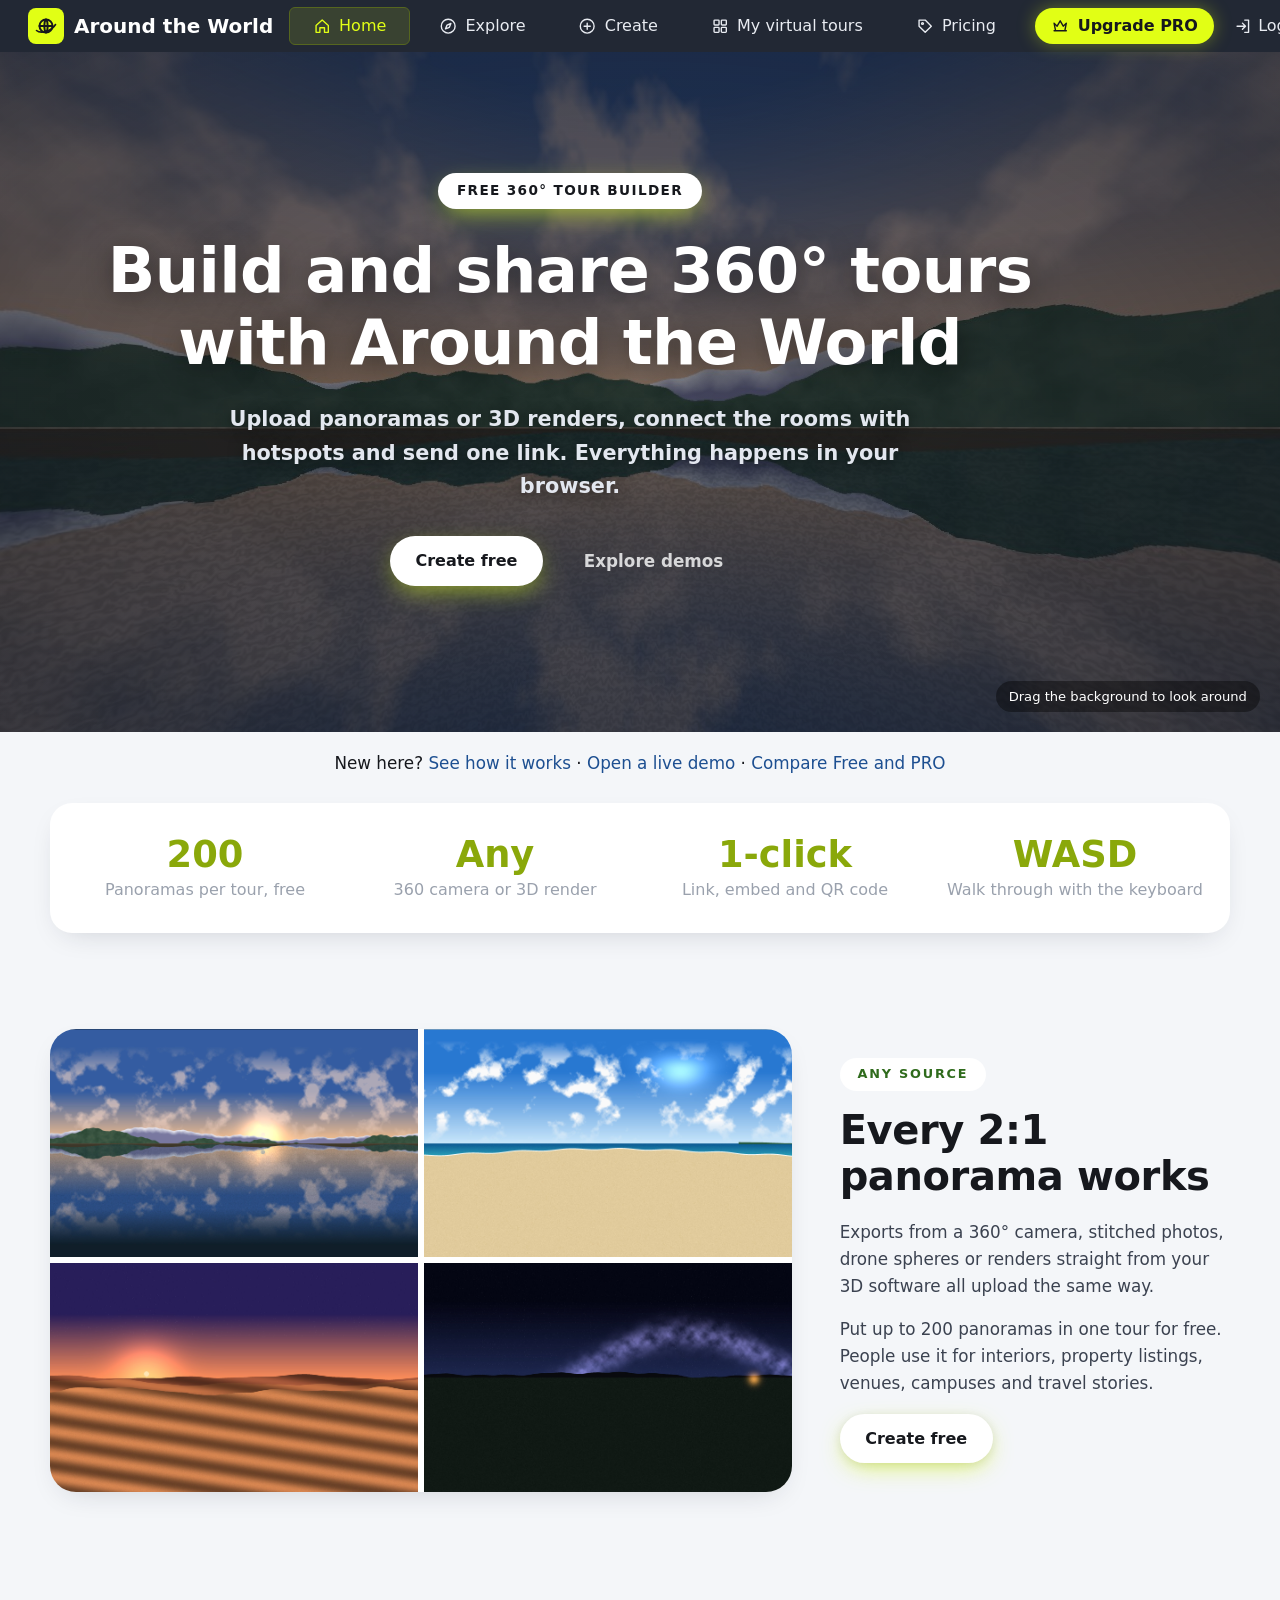
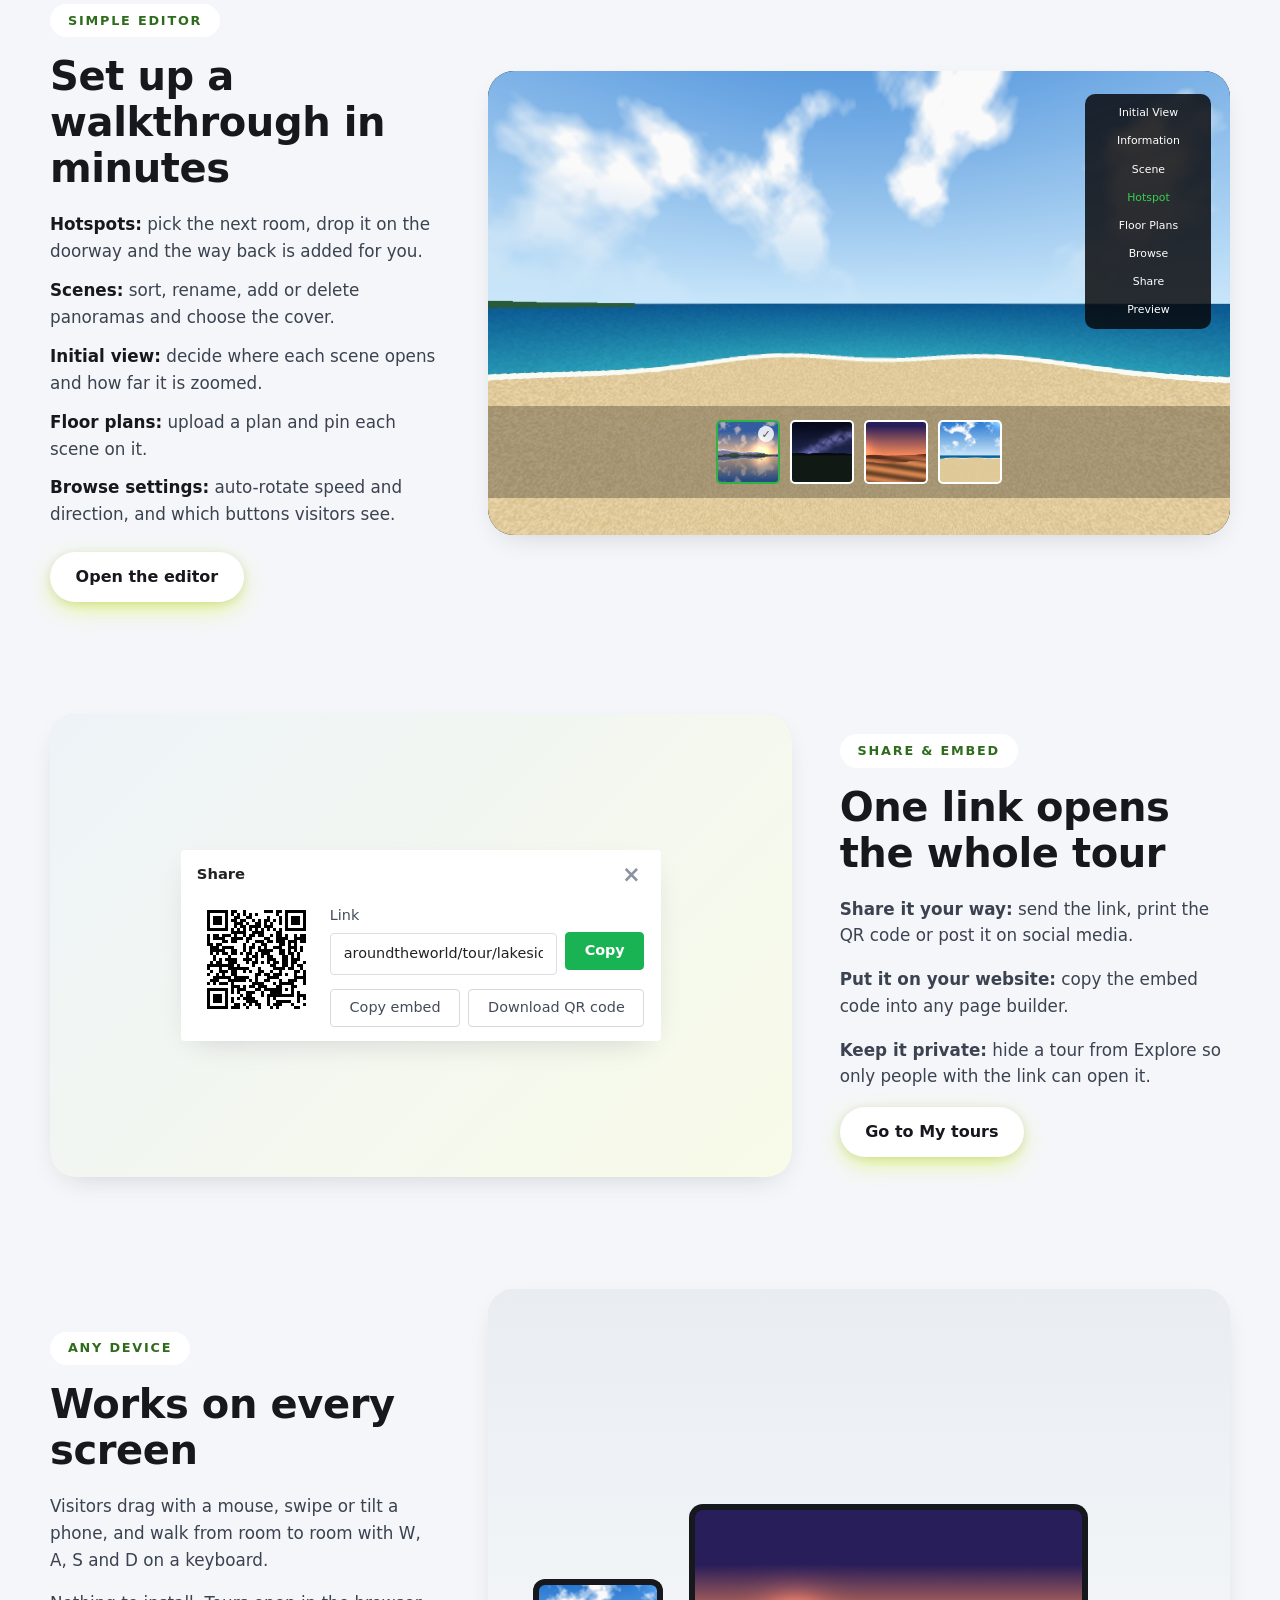
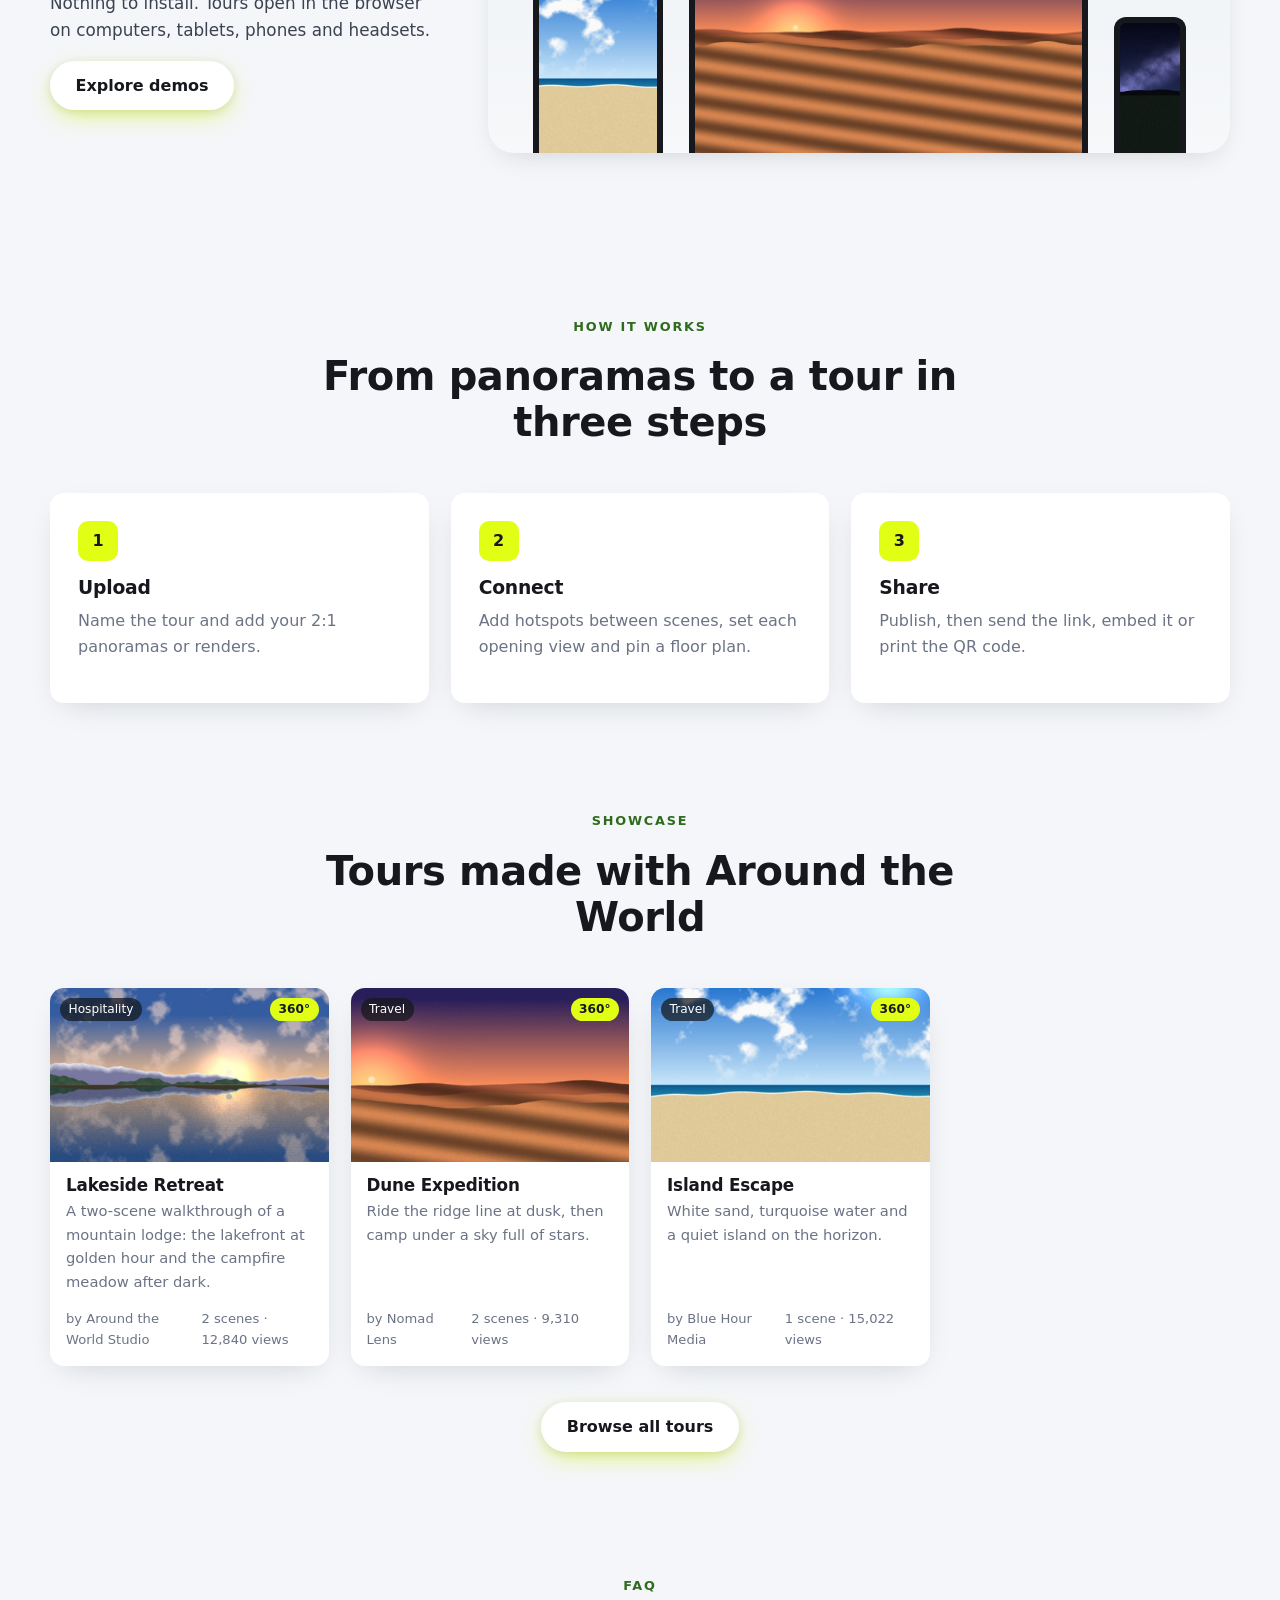
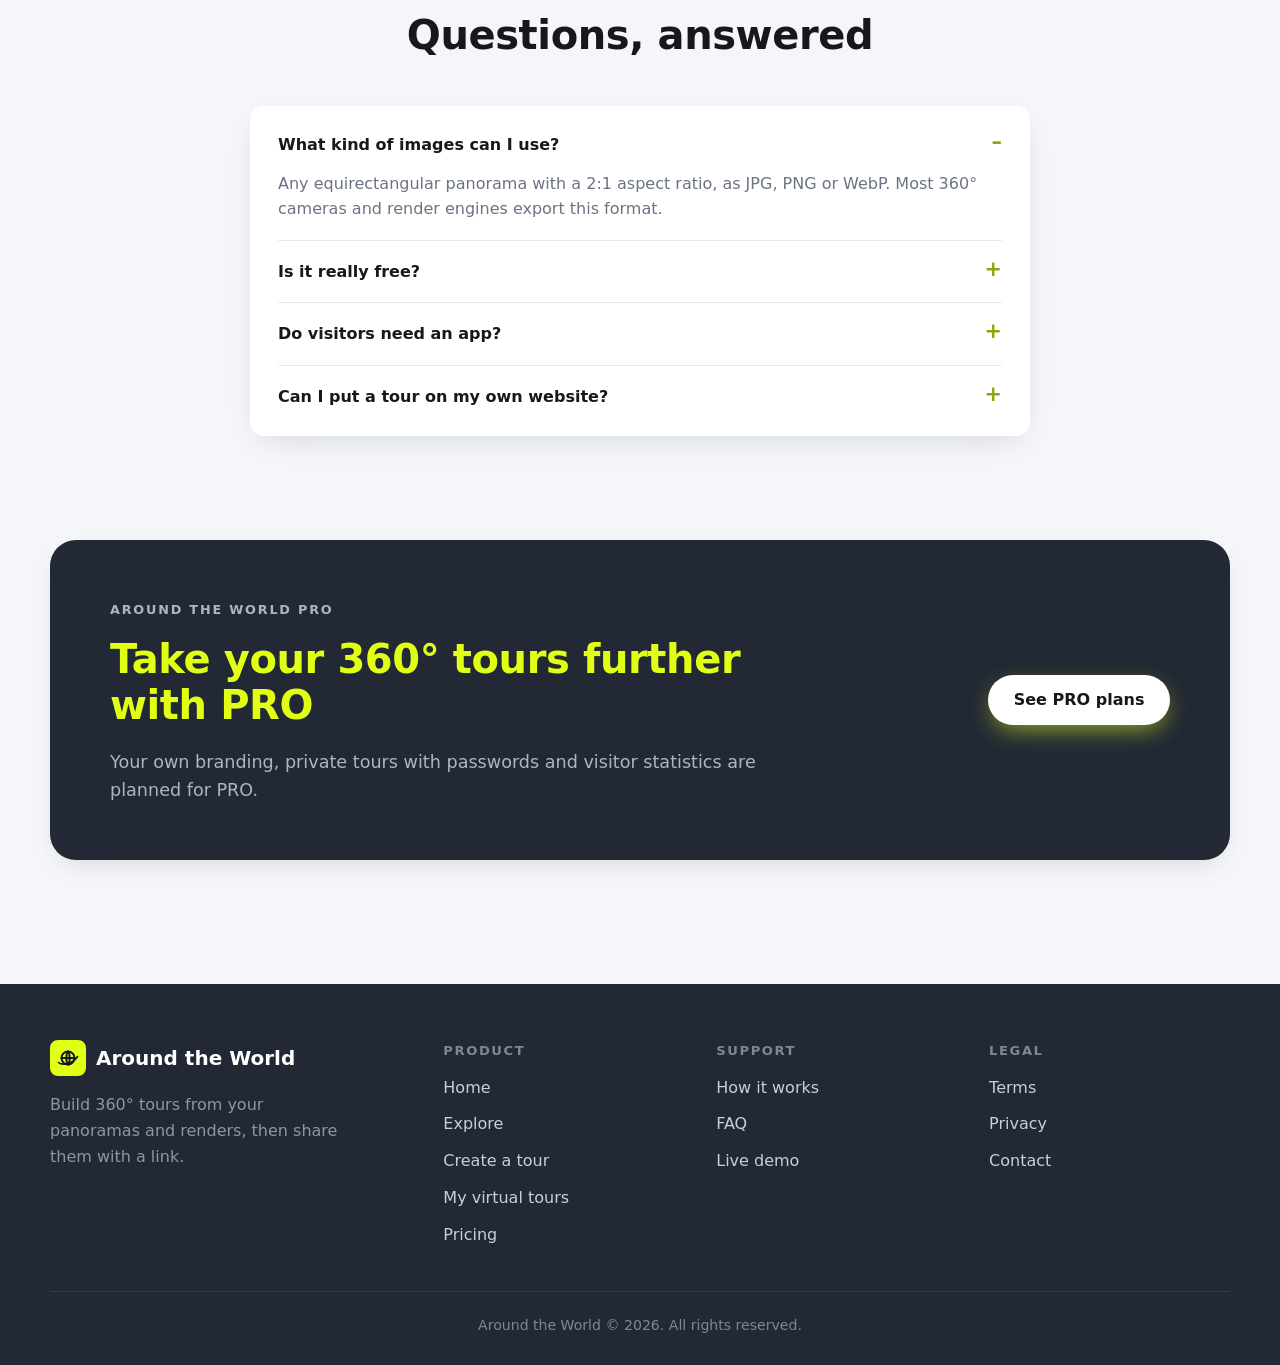
==== commit ed6a95de: "Rebuild the interface: dashboard, full-screen editor and new viewer layout Navy top bar with a light" ====
--- a/index.html
+++ b/index.html
@@ -1,12 +1,9 @@
 <!doctype html>
-<html lang="en">
-<head>
+<html lang="en"><head>
 <meta charset="utf-8"><meta name="viewport" content="width=device-width,initial-scale=1">
-<title>Around the World · Create and share 360° virtual tours</title>
-<meta name="description" content="Create immersive 360° virtual tours in your browser. Upload panoramas, add hotspots, and share with a link, embed or QR code.">
-<link rel="icon" href="data:image/svg+xml,%3Csvg xmlns='http://www.w3.org/2000/svg' viewBox='0 0 32 32'%3E%3Cdefs%3E%3ClinearGradient id='g'%3E%3Cstop stop-color='%234fd1c5'/%3E%3Cstop offset='1' stop-color='%237c6cff'/%3E%3C/linearGradient%3E%3C/defs%3E%3Ccircle cx='16' cy='16' r='16' fill='url(%23g)'/%3E%3C/svg%3E">
-<link rel="preconnect" href="https://fonts.googleapis.com"><link href="https://fonts.googleapis.com/css2?family=Inter:wght@400;500;600;700;800&display=swap" rel="stylesheet">
+<link rel="icon" href="data:image/svg+xml,%3Csvg xmlns='http://www.w3.org/2000/svg' viewBox='0 0 32 32'%3E%3Crect width='32' height='32' rx='7' fill='%23e1ff15'/%3E%3Cg fill='none' stroke='%2316181d' stroke-width='2.2'%3E%3Ccircle cx='16' cy='16' r='8'/%3E%3Cpath d='M8 16h16M16 8c3 3 3 13 0 16M16 8c-3 3-3 13 0 16'/%3E%3C/g%3E%3C/svg%3E">
 <link rel="stylesheet" href="css/style.css">
+<title>Free 360° virtual tour builder · Around the World</title>
 </head>
 <body data-page="home">
 <main>
@@ -14,158 +11,155 @@
     <div class="hero-viewer" id="hero-viewer"></div>
     <div class="container">
       <div class="hero-content">
-        <span class="hero-badge"><i></i>Free 360° tour builder · drag the background</span>
-        <h1>Step inside any place with <span class="grad-text">immersive 360° tours</span></h1>
-        <p style="font-size:1.15rem">Upload panoramic photos, link them with hotspots, and publish a tour people can explore on any screen. No installs, no code.</p>
-        <ul>
-          <li>Works with every 360° camera, drone and 3D render</li>
-          <li>Drag-and-drop editor with scene links and info points</li>
-          <li>Share by link, embed code or QR in one click</li>
-        </ul>
+        <span class="hero-badge">Free 360° tour builder</span>
+        <h1>Build and share 360° tours with Around the World</h1>
+        <p>Upload panoramas or 3D renders, connect the rooms with hotspots and send one link. Everything happens in your browser.</p>
         <div class="cta-row">
-          <a class="btn btn-primary" href="create.html">Start creating, free</a>
-          <a class="btn" href="explore.html">Explore demos</a>
+          <a class="btn" href="create.html">Create free</a>
+          <a class="btn btn-ghost" href="explore.html">Explore demos</a>
         </div>
       </div>
     </div>
-    <div class="drag-hint">⟲ Drag to look around</div>
+    <div class="drag-hint">Drag the background to look around</div>
   </section>
 
-  <div class="stats"><div class="container"><div class="stats-grid">
-    <div class="stat"><b class="grad-text">150</b><span>scenes per tour on the free plan</span></div>
-    <div class="stat"><b class="grad-text">Any</b><span>360° camera, phone or render</span></div>
-    <div class="stat"><b class="grad-text">1 click</b><span>to share, embed or print a QR</span></div>
-    <div class="stat"><b class="grad-text">Every</b><span>desktop, phone, tablet and headset</span></div>
-  </div></div></div>
+  <div class="container">
+    <p class="guide-line">New here? <a href="#how">See how it works</a> · <a href="tour.html?id=lakeside-retreat">Open a live demo</a> · <a href="pricing.html">Compare Free and PRO</a></p>
+    <div class="stats-grid">
+      <div class="stat"><b>200</b><span>Panoramas per tour, free</span></div>
+      <div class="stat"><b>Any</b><span>360 camera or 3D render</span></div>
+      <div class="stat"><b>1-click</b><span>Link, embed and QR code</span></div>
+      <div class="stat"><b>WASD</b><span>Walk through with the keyboard</span></div>
+    </div>
+  </div>
 
-  <section class="block" id="features"><div class="container">
-    <div class="section-head"><span class="eyebrow">Features</span><h2>Everything you need to build a tour</h2><p>From the first upload to the final share link, the whole workflow happens in your browser.</p></div>
-
+  <section class="block" id="features" style="padding-top:40px"><div class="container">
     <div class="feature">
-      <div class="feature-media" id="feat-viewer-1"></div>
+      <div class="feature-media"><div class="mosaic">
+        <div style="background-image:url(assets/pano/alpine-lake.jpg)"></div><div style="background-image:url(assets/pano/tropical-beach.jpg)"></div>
+        <div style="background-image:url(assets/pano/desert-dusk.jpg)"></div><div style="background-image:url(assets/pano/night-sky.jpg)"></div>
+      </div></div>
       <div>
-        <h2>Bring panoramas from anywhere</h2>
-        <p>Any 2:1 equirectangular image works: shots from consumer 360° cameras, stitched DSLR panoramas, drone spheres or renders exported from your 3D tool.</p>
-        <div class="chips"><span class="chip">360° cameras</span><span class="chip">DSLR stitching</span><span class="chip">Drones</span><span class="chip">Phone panoramas</span><span class="chip">3D renders</span></div>
-        <p>Use it for property listings, hotel previews, venues, campuses, museums or travel stories.</p>
-        <a class="btn btn-primary" href="create.html">Upload a panorama</a>
+        <span class="eyebrow">Any source</span>
+        <h2>Every 2:1 panorama works</h2>
+        <p>Exports from a 360° camera, stitched photos, drone spheres or renders straight from your 3D software all upload the same way.</p>
+        <p>Put up to 200 panoramas in one tour for free. People use it for interiors, property listings, venues, campuses and travel stories.</p>
+        <a class="btn" href="create.html">Create free</a>
       </div>
     </div>
 
     <div class="feature reverse">
       <div class="feature-media">
-        <div class="mock-editor">
-          <div class="mock-side"><div class="on" style="background-image:url(assets/thumbs/alpine-lake.jpg)"></div><div style="background-image:url(assets/thumbs/night-sky.jpg)"></div><div style="background-image:url(assets/thumbs/desert-dusk.jpg)"></div></div>
-          <div class="mock-stage" id="feat-viewer-2"><div class="mock-toolbar"><span>＋ Checkpoint</span><span>ⓘ Info point</span><span>◎ Set start view</span></div></div>
+        <div class="mock-editor" id="feat-viewer-2">
+          <div class="ed-menu"><span>Initial View</span><span>Information</span><span>Scene</span><span class="on">Hotspot</span><span>Floor Plans</span><span>Browse</span><span>Share</span><span>Preview</span></div>
+          <div class="strip-band"><div class="strip"><button class="on" style="background-image:url(assets/thumbs/alpine-lake.jpg)"></button><button style="background-image:url(assets/thumbs/night-sky.jpg)"></button><button style="background-image:url(assets/thumbs/desert-dusk.jpg)"></button><button style="background-image:url(assets/thumbs/tropical-beach.jpg)"></button></div></div>
         </div>
       </div>
       <div>
-        <h2>An editor that stays out of your way</h2>
-        <ul class="feature-list">
-          <li><b>Checkpoints</b>Pick the next scene, drop it on the doorway and the way back is added for you.</li>
-          <li><b>Info points</b>Add titles and notes to highlight details worth a closer look.</li>
-          <li><b>Start view</b>Choose exactly where each scene opens so the first impression lands.</li>
-          <li><b>Floor plans</b>Upload a plan, pin each scene, and visitors get a mini map to jump around.</li>
+        <span class="eyebrow">Simple editor</span>
+        <h2>Set up a walkthrough in minutes</h2>
+        <ul>
+          <li><b>Hotspots:</b> pick the next room, drop it on the doorway and the way back is added for you.</li>
+          <li><b>Scenes:</b> sort, rename, add or delete panoramas and choose the cover.</li>
+          <li><b>Initial view:</b> decide where each scene opens and how far it is zoomed.</li>
+          <li><b>Floor plans:</b> upload a plan and pin each scene on it.</li>
+          <li><b>Browse settings:</b> auto-rotate speed and direction, and which buttons visitors see.</li>
         </ul>
-        <a class="btn btn-primary" href="create.html">Open the editor</a>
+        <a class="btn" href="create.html">Open the editor</a>
       </div>
     </div>
 
     <div class="feature">
-      <div class="feature-media" style="display:grid;place-items:center;background:radial-gradient(circle at 30% 20%,rgba(79,209,197,.2),transparent 60%),var(--card)">
-        <div style="width:80%;background:var(--bg2);border:1px solid var(--line);border-radius:16px;padding:20px">
-          <b>Share “Lakeside Retreat”</b>
-          <div class="field" style="margin:12px 0"><input readonly value="aroundtheworld.tours/lakeside-retreat"></div>
-          <div class="row" style="flex-wrap:wrap"><span class="chip">🔗 Link</span><span class="chip">&lt;/&gt; Embed</span><span class="chip">▦ QR code</span><span class="chip">🔒 Password</span></div>
-        </div>
-      </div>
+      <div class="feature-media"><div class="share-demo"><div class="dlg">
+        <div class="dlg-head"><span>Share</span><span class="x">×</span></div>
+        <div class="dlg-body"><div class="share-grid"><div class="qr" id="demo-qr"></div><div>
+          <label class="field">Link<div class="row"><input readonly value="aroundtheworld/tour/lakeside-retreat"><span class="b b-green">Copy</span></div></label>
+          <div class="row"><span class="b">Copy embed</span><span class="b">Download QR code</span></div></div></div></div>
+      </div></div></div>
       <div>
-        <h2>Share it however your audience browses</h2>
-        <ul class="feature-list">
-          <li><b>Short links and QR codes</b>Drop a link in a listing or print a QR on a brochure.</li>
-          <li><b>Embed on your site</b>Copy a responsive iframe snippet into any website builder.</li>
-          <li><b>Private tours</b>PRO adds passwords, expiry dates and unlisted tours.</li>
-        </ul>
-        <a class="btn btn-primary" href="tour.html?id=lakeside-retreat">Try the share panel</a>
+        <span class="eyebrow">Share &amp; embed</span>
+        <h2>One link opens the whole tour</h2>
+        <p><b>Share it your way:</b> send the link, print the QR code or post it on social media.</p>
+        <p><b>Put it on your website:</b> copy the embed code into any page builder.</p>
+        <p><b>Keep it private:</b> hide a tour from Explore so only people with the link can open it.</p>
+        <a class="btn" href="tours.html">Go to My tours</a>
       </div>
     </div>
 
     <div class="feature reverse">
-      <div class="feature-media" id="feat-viewer-3"></div>
+      <div class="feature-media"><div class="devices">
+        <div class="device tablet"><div style="background-image:url(assets/thumbs/tropical-beach.jpg)"></div></div>
+        <div class="device desktop"><div style="background-image:url(assets/pano/desert-dusk.jpg)"></div></div>
+        <div class="device phone"><div style="background-image:url(assets/thumbs/night-sky.jpg)"></div></div>
+      </div></div>
       <div>
-        <h2>One tour, every screen</h2>
-        <p>Tours adapt to the device in hand: drag on desktop, swipe or tilt on phones, and look around naturally in a VR headset browser.</p>
-        <p>Walk through with W, A, S and D on a keyboard. Fullscreen mode, gyroscope control and pinch-to-zoom come built in.</p>
-        <a class="btn btn-primary" href="explore.html">See it on your phone</a>
+        <span class="eyebrow">Any device</span>
+        <h2>Works on every screen</h2>
+        <p>Visitors drag with a mouse, swipe or tilt a phone, and walk from room to room with W, A, S and D on a keyboard.</p>
+        <p>Nothing to install. Tours open in the browser on computers, tablets, phones and headsets.</p>
+        <a class="btn" href="explore.html">Explore demos</a>
       </div>
     </div>
   </div></section>
 
-  <section class="block" id="how" style="background:var(--bg2)"><div class="container">
-    <div class="section-head"><span class="eyebrow">How it works</span><h2>From photo to tour in three steps</h2></div>
+  <section class="block" id="how" style="padding-top:20px"><div class="container">
+    <div class="section-head"><span class="eyebrow">How it works</span><h2>From panoramas to a tour in three steps</h2></div>
     <div class="steps">
-      <div class="step"><h3>Upload</h3><p>Drop one or more equirectangular panoramas into the editor.</p></div>
-      <div class="step"><h3>Connect</h3><p>Add checkpoints between scenes and info points, then set each start view.</p></div>
-      <div class="step"><h3>Share</h3><p>Publish and send a link, embed it, or print the QR code.</p></div>
+      <div class="step"><h3>Upload</h3><p>Name the tour and add your 2:1 panoramas or renders.</p></div>
+      <div class="step"><h3>Connect</h3><p>Add hotspots between scenes, set each opening view and pin a floor plan.</p></div>
+      <div class="step"><h3>Share</h3><p>Publish, then send the link, embed it or print the QR code.</p></div>
     </div>
   </div></section>
 
-  <section class="block" id="demos"><div class="container">
-    <div class="section-head"><span class="eyebrow">Showcase</span><h2>Tours made with Around the World</h2><p>Open any tour to explore it in full screen.</p></div>
+  <section class="block" id="demos" style="padding-top:20px"><div class="container">
+    <div class="section-head"><span class="eyebrow">Showcase</span><h2>Tours made with Around the World</h2></div>
     <div class="grid" id="demo-grid"></div>
-    <p style="text-align:center;margin-top:40px"><a class="btn" href="explore.html">Browse all tours →</a></p>
+    <p style="text-align:center;margin-top:36px"><a class="btn" href="explore.html">Browse all tours</a></p>
   </div></section>
 
-  <section class="block" style="padding-top:0"><div class="container">
-    <div class="quotes">
-      <blockquote class="quote"><p>“Listings with a walkthrough get far more serious enquiries. Setting one up takes me ten minutes now.”</p><footer>Property agent (sample testimonial)</footer></blockquote>
-      <blockquote class="quote"><p>“We embedded our venue tour on the booking page and the questions about layout basically stopped.”</p><footer>Events coordinator (sample testimonial)</footer></blockquote>
-      <blockquote class="quote"><p>“The QR codes on our trail signs open the panorama right where you are standing.”</p><footer>Park ranger (sample testimonial)</footer></blockquote>
+  <section class="block" id="faq" style="padding-top:20px"><div class="container">
+    <div class="section-head"><span class="eyebrow">FAQ</span><h2>Questions, answered</h2></div>
+    <div class="faq">
+      <details open><summary>What kind of images can I use?</summary><p>Any equirectangular panorama with a 2:1 aspect ratio, as JPG, PNG or WebP. Most 360° cameras and render engines export this format.</p></details>
+      <details><summary>Is it really free?</summary><p>Yes. With a free account you can publish tours of up to 200 panoramas and share them with a link.</p></details>
+      <details><summary>Do visitors need an app?</summary><p>No. Tours run in any modern browser on computers, phones, tablets and headsets.</p></details>
+      <details><summary>Can I put a tour on my own website?</summary><p>Yes. Every published tour has an embed code you can paste into your site.</p></details>
     </div>
   </div></section>
 
-  <section class="block" id="faq" style="background:var(--bg2)"><div class="container">
-    <div class="section-head"><span class="eyebrow">FAQ</span><h2>Questions, answered</h2></div>
-    <div class="faq">
-      <details open><summary>What kind of images can I use?</summary><p>Any equirectangular panorama with a 2:1 aspect ratio, as JPG, PNG or WebP. Most 360° cameras export this format by default.</p></details>
-      <details><summary>Is it really free?</summary><p>Yes. The Free plan lets you build and share tours with up to 150 scenes. PRO removes branding and adds custom domains, privacy controls and analytics.</p></details>
-      <details><summary>Do viewers need an app?</summary><p>No. Tours run in any modern browser on desktop, mobile and VR headsets.</p></details>
-      <details><summary>Can I put a tour on my own website?</summary><p>Every tour has an embed snippet you can paste into WordPress, Webflow, Squarespace or plain HTML.</p></details>
-    </div>
-  </div></section>
-
-  <section class="block"><div class="container">
+  <section class="block" style="padding-top:20px"><div class="container">
     <div class="pro-cta">
-      <span class="eyebrow">Around the World PRO</span>
-      <h2>Take your tours further</h2>
-      <p style="max-width:560px;margin:0 auto 2rem">Your logo instead of ours, password-protected tours, visitor analytics and offline exports.</p>
-      <div class="cta-row" style="justify-content:center"><a class="btn btn-primary" href="pricing.html">See PRO plans</a><a class="btn" href="create.html">Start free</a></div>
+      <div><span class="eyebrow">Around the World PRO</span>
+        <h2>Take your 360° tours further with PRO</h2>
+        <p>Your own branding, private tours with passwords and visitor statistics are planned for PRO.</p></div>
+      <a class="btn" href="pricing.html">See PRO plans</a>
     </div>
   </div></section>
 </main>
+<script src="js/vendor/qrcode.js"></script>
 <script type="module">
   import './js/layout.js';
   import { PanoViewer } from './js/viewer.js';
   import { demoCards } from './js/tours.js';
   import { cardHTML } from './js/cards.js';
+  import { qrSvg } from './js/pano.js';
 
   // on touch screens the inline viewers just auto-rotate so they never trap page scrolling
   const interactive = !matchMedia('(pointer:coarse)').matches;
   if (!interactive) document.querySelector('.drag-hint').hidden = true;
   new PanoViewer(document.getElementById('hero-viewer'), { autoRotate: 0.05, fov: 80, interactive }).load('assets/pano/alpine-lake.jpg', { yaw: 20, pitch: 5 });
-  // lazily start the feature viewers when scrolled into view
-  const lazy = [['feat-viewer-1', 'assets/pano/tropical-beach.jpg'], ['feat-viewer-2', 'assets/pano/alpine-lake.jpg'], ['feat-viewer-3', 'assets/pano/night-sky.jpg']];
+  // start the editor preview only when it scrolls into view
   const io = new IntersectionObserver(entries => entries.forEach(e => {
     if (!e.isIntersecting) return; io.unobserve(e.target);
-    const src = lazy.find(l => l[0] === e.target.id)[1];
     const holder = document.createElement('div'); holder.style.cssText = 'position:absolute;inset:0';
     e.target.prepend(holder);
-    new PanoViewer(holder, { autoRotate: 0.08, interactive }).load(src, { pitch: e.target.id === 'feat-viewer-3' ? 25 : 0 });
+    new PanoViewer(holder, { autoRotate: 0.08, interactive: false }).load('assets/pano/tropical-beach.jpg');
   }), { rootMargin: '200px' });
-  lazy.forEach(([id]) => io.observe(document.getElementById(id)));
+  io.observe(document.getElementById('feat-viewer-2'));
   const seen = new IntersectionObserver(es => es.forEach(e => { if (e.isIntersecting) { e.target.classList.add('in'); seen.unobserve(e.target); } }), { rootMargin: '0px 0px -8% 0px' });
-  document.querySelectorAll('.feature, .section-head, .step, .quote, .pro-cta, .faq, .stats-grid').forEach(el => { el.classList.add('reveal'); seen.observe(el); });
+  document.querySelectorAll('.feature, .section-head, .step, .pro-cta, .faq, .stats-grid').forEach(el => { el.classList.add('reveal'); seen.observe(el); });
   document.getElementById('demo-grid').innerHTML = demoCards().slice(0, 3).map(cardHTML).join('');
+  document.getElementById('demo-qr').innerHTML = qrSvg(new URL('tour.html?id=lakeside-retreat', location.href).href, 3);
 </script>
 </body>
 </html>
--- a/css/style.css
+++ b/css/style.css
@@ -1,301 +1,392 @@
 :root{
-  --bg:#0b0d14; --bg2:#121521; --card:#171b2a; --line:#262b3f; --text:#eef0f7; --muted:#9aa1b9;
-  --accent:#4fd1c5; --accent2:#7c6cff; --grad:linear-gradient(135deg,#4fd1c5,#7c6cff); --radius:16px;
-  --shadow:0 20px 50px -20px rgba(0,0,0,.6);
+  --navy:#222834; --navy2:#171b24; --lime:#e1ff15; --lime-soft:#f3ffb0; --olive:#8aa80a; --green:#19b354; --green-d:#0a9a2a; --green-soft:#e9f9ee;
+  --bg:#f4f6f9; --card:#fff; --line:#e7eaf0; --text:#16181d; --muted:#6b7385; --orange:#ef6c00; --red:#e5484d;
+  --radius:14px; --shadow:0 10px 30px -14px rgba(26,34,52,.22); --glow:0 8px 24px -6px rgba(214,245,40,.75);
+  --font:"Segoe UI",system-ui,-apple-system,Roboto,"Helvetica Neue",Arial,sans-serif;
 }
 *{box-sizing:border-box} [hidden]{display:none!important} html{scroll-behavior:smooth}
-body{margin:0;font-family:Inter,system-ui,-apple-system,Segoe UI,Roboto,sans-serif;background:var(--bg);color:var(--text);line-height:1.6;-webkit-font-smoothing:antialiased}
-a{color:inherit;text-decoration:none} img{max-width:100%;display:block}
+body{margin:0;font-family:var(--font);background:var(--bg);color:var(--text);line-height:1.6;-webkit-font-smoothing:antialiased}
+a{color:inherit;text-decoration:none} img{max-width:100%;display:block} button,input,select,textarea{font:inherit}
 .container{width:min(1180px,100% - 32px);margin-inline:auto}
-h1,h2,h3{line-height:1.15;margin:0 0 .5em;letter-spacing:-.02em} h1{font-size:clamp(2.2rem,5vw,3.8rem)} h2{font-size:clamp(1.7rem,3.4vw,2.6rem)}
+h1,h2,h3{line-height:1.15;margin:0 0 .5em;letter-spacing:-.01em} h1{font-size:clamp(2.2rem,5vw,3.9rem)} h2{font-size:clamp(1.7rem,3.2vw,2.5rem)}
 p{margin:0 0 1em;color:var(--muted)}
-.grad-text{background:var(--grad);-webkit-background-clip:text;background-clip:text;color:transparent}
-.eyebrow{display:inline-block;font-size:.8rem;font-weight:600;letter-spacing:.12em;text-transform:uppercase;color:var(--accent);margin-bottom:1rem}
-.btn{display:inline-flex;align-items:center;gap:.5em;padding:.8em 1.4em;border-radius:999px;font-weight:600;border:1px solid var(--line);background:var(--card);color:var(--text);cursor:pointer;font-size:1rem;transition:transform .15s,box-shadow .15s,background .15s}
-.btn:hover{transform:translateY(-1px)}
-.btn-primary{background:var(--grad);border:0;color:#0b0d14;box-shadow:0 10px 30px -10px rgba(79,209,197,.6)}
-.btn-ghost{background:transparent}
-.btn-sm{padding:.5em 1em;font-size:.9rem}
-
-/* header */
-.site-header{position:sticky;top:0;z-index:50;background:rgba(11,13,20,.75);backdrop-filter:blur(14px);border-bottom:1px solid var(--line)}
-.site-header .container{display:flex;align-items:center;gap:24px;height:68px}
-.logo{display:flex;align-items:center;gap:10px;font-weight:800;font-size:1.2rem;white-space:nowrap}
-.logo-mark{flex:0 0 auto}
-.logo-mark{width:32px;height:32px;border-radius:50%;background:var(--grad);position:relative}
-.logo-mark::after{content:"";position:absolute;inset:7px;border-radius:50%;border:3px solid #0b0d14;border-top-color:transparent}
-.nav{display:flex;gap:4px;flex:1}
-.nav a{padding:.45em .9em;border-radius:999px;color:var(--muted);font-weight:500}
-.nav a:hover,.nav a.active{color:var(--text);background:var(--card)}
-.header-actions{display:flex;gap:8px;align-items:center}
-.menu-btn{display:none;background:none;border:0;color:var(--text);font-size:1.6rem;cursor:pointer}
-@media (max-width:900px){
-  .nav{position:fixed;inset:68px 0 auto 0;flex-direction:column;background:var(--bg2);padding:12px 16px;border-bottom:1px solid var(--line);display:none}
-  .nav.open{display:flex} .menu-btn{display:block} .header-actions{margin-left:auto}
-  .site-header .container{gap:12px} .site-header .logo{font-size:1rem;gap:8px} .site-header .logo-mark{width:26px;height:26px} .site-header .logo-mark::after{inset:6px} .header-actions .hide-sm{display:none}
+svg.i{width:1.15em;height:1.15em;fill:none;stroke:currentColor;stroke-width:1.8;stroke-linecap:round;stroke-linejoin:round;flex:0 0 auto}
+.eyebrow{display:inline-block;font-size:.8rem;font-weight:700;letter-spacing:.14em;text-transform:uppercase;color:#2f6b1c;margin-bottom:1rem}
+.small{font-size:.85rem;color:var(--muted)}
+button:disabled{opacity:.55;cursor:default}
+:focus-visible{outline:2px solid var(--green);outline-offset:2px}
+
+/* buttons */
+.btn{display:inline-flex;align-items:center;justify-content:center;gap:.5em;padding:.75em 1.6em;border-radius:999px;font-weight:700;border:0;background:#fff;color:var(--text);cursor:pointer;font-size:1rem;box-shadow:0 2px 10px rgba(26,34,52,.1),var(--glow);transition:transform .15s,box-shadow .15s,background .15s}
+.btn:hover{transform:translateY(-1px)} .btn:active{transform:scale(.98)}
+.btn-primary{background:var(--lime);box-shadow:var(--glow)}
+.btn-ghost{background:transparent;box-shadow:none;color:inherit;opacity:.8} .btn-ghost:hover{opacity:1}
+.btn-sm{padding:.45em 1.1em;font-size:.9rem}
+.b{display:inline-flex;align-items:center;justify-content:center;gap:.4em;padding:.45em 1.3em;border-radius:4px;border:1px solid #d5d9e0;background:#fff;color:#444b59;cursor:pointer;font-size:.9rem;white-space:nowrap}
+.b:hover{border-color:#aab1bd} .b-green{background:var(--green);border-color:var(--green);color:#fff;font-weight:600} .b-green:hover{background:var(--green-d);border-color:var(--green-d)}
+.b-lime{background:var(--lime);border-color:var(--lime);color:#16181d;font-weight:600}
+.b-line{background:transparent;border-color:var(--green);color:var(--green-d)} .b-line:hover{background:var(--green-soft);border-color:var(--green)}
+
+/* top bar */
+.site-header{position:sticky;top:0;z-index:50;background:var(--navy);color:#fff}
+.site-header .bar{display:flex;align-items:center;gap:16px;height:52px;padding:0 28px}
+.logo{display:flex;align-items:center;gap:10px;font-weight:800;font-size:1.25rem;white-space:nowrap;color:inherit}
+.logo-mark{flex:0 0 auto;width:36px;height:36px;border-radius:8px;background:var(--lime);color:#16181d;display:grid;place-items:center}
+.logo-mark svg{width:24px;height:24px;fill:none;stroke:currentColor;stroke-width:2;stroke-linecap:round}
+.nav{display:flex;gap:6px;flex:1;justify-content:center}
+.nav a{display:flex;align-items:center;gap:8px;padding:.35em 1.4em;border-radius:6px;color:#e9ecf2;font-weight:500;border:1px solid transparent;white-space:nowrap}
+.nav a:hover{background:rgba(255,255,255,.07)}
+.nav a.active{background:#394231;border-color:#56661f;color:var(--lime)}
+.header-actions{display:flex;gap:14px;align-items:center}
+.pro-pill{display:inline-flex;align-items:center;gap:8px;background:var(--lime);color:#16181d;font-weight:700;padding:.3em 1em;border-radius:999px;box-shadow:0 0 18px rgba(225,255,21,.35);white-space:nowrap}
+.login-link{background:none;border:0;color:#e9ecf2;cursor:pointer;display:flex;align-items:center;gap:6px;font-weight:500;white-space:nowrap}
+.avatar{width:38px;height:38px;border-radius:50%;background:var(--orange);color:#fff;font-weight:700;font-size:1.1rem;border:2px solid #f39a4d;cursor:pointer;display:grid;place-items:center;position:relative}
+.avatar-wrap{position:relative}
+.user-menu{position:absolute;right:0;top:46px;background:#fff;color:var(--text);border-radius:10px;box-shadow:var(--shadow);border:1px solid var(--line);min-width:200px;padding:6px;z-index:60}
+.user-menu b{display:block;padding:8px 10px 2px} .user-menu span{display:block;padding:0 10px 8px;color:var(--muted);font-size:.82rem;border-bottom:1px solid var(--line);margin-bottom:4px;word-break:break-all}
+.user-menu a,.user-menu button{display:block;width:100%;text-align:left;background:none;border:0;padding:8px 10px;border-radius:6px;cursor:pointer;color:inherit}
+.user-menu a:hover,.user-menu button:hover{background:var(--bg)}
+.menu-btn{display:none;background:none;border:0;color:#fff;font-size:1.5rem;cursor:pointer;line-height:1}
+@media (max-width:980px){
+  .site-header .bar{padding:0 14px;gap:10px}
+  .nav{position:fixed;inset:52px 0 auto 0;flex-direction:column;background:var(--navy);padding:10px 14px 16px;display:none;box-shadow:0 20px 30px -20px #000}
+  .nav.open{display:flex} .menu-btn{display:block;margin-left:auto} .header-actions{gap:8px}
+  .site-header .logo{font-size:1rem} .site-header .logo-mark{width:30px;height:30px} .pro-pill{display:none}
 }
 
-/* hero */
-.hero{position:relative;min-height:calc(100vh - 68px);display:grid;align-items:center;overflow:hidden}
+/* landing */
+.hero{position:relative;min-height:min(680px,calc(100vh - 52px));display:grid;place-items:center;overflow:hidden;background:var(--navy2);color:#fff;text-align:center}
 .hero-viewer{position:absolute;inset:0}
-.hero::after{content:"";position:absolute;inset:0;background:linear-gradient(90deg,rgba(11,13,20,.9) 0%,rgba(11,13,20,.55) 38%,rgba(11,13,20,0) 72%),linear-gradient(0deg,var(--bg) 0%,transparent 22%);pointer-events:none}
-.hero-content{position:relative;z-index:2;padding:80px 0 120px;max-width:640px;pointer-events:none}
+.hero::after{content:"";position:absolute;inset:0;background:radial-gradient(ellipse at center,rgba(15,18,26,.5),rgba(15,18,26,.72));pointer-events:none}
+.hero-content{position:relative;z-index:2;padding:72px 0 96px;max-width:1040px;pointer-events:none}
 .hero-content a,.hero-content button{pointer-events:auto}
-.hero ul{list-style:none;padding:0;margin:0 0 2rem;display:grid;gap:.5rem}
-.hero li{color:var(--text)} .hero li::before{content:"✓";color:var(--accent);font-weight:700;margin-right:.6em}
-.cta-row{display:flex;gap:12px;flex-wrap:wrap}
-.drag-hint{position:absolute;right:24px;bottom:120px;z-index:2;font-size:.85rem;color:var(--text);background:rgba(0,0,0,.45);padding:.5em 1em;border-radius:999px;pointer-events:none}
-.stats{position:relative;z-index:3;margin-top:-70px}
-.stats-grid{display:grid;grid-template-columns:repeat(4,1fr);gap:1px;background:var(--line);border:1px solid var(--line);border-radius:var(--radius);overflow:hidden;box-shadow:var(--shadow)}
-.stat{background:var(--bg2);padding:24px}
-.stat b{display:block;font-size:1.6rem} .stat span{color:var(--muted);font-size:.92rem}
-@media (max-width:760px){.stats-grid{grid-template-columns:repeat(2,1fr)} .drag-hint{display:none}}
-
-/* sections */
-section.block{padding:110px 0}
-.section-head{text-align:center;max-width:720px;margin:0 auto 56px}
-.feature{display:grid;grid-template-columns:1.1fr 1fr;gap:64px;align-items:center;padding:60px 0}
-.feature.reverse .feature-media{order:2}
-.feature-media{border-radius:var(--radius);overflow:hidden;border:1px solid var(--line);box-shadow:var(--shadow);aspect-ratio:16/10;position:relative;background:var(--card)}
+.hero h1{font-weight:800;text-shadow:0 4px 30px rgba(0,0,0,.45);margin-bottom:.4em}
+.hero p{color:#e3e7ef;font-size:1.3rem;font-weight:600;max-width:720px;margin:0 auto 2rem;text-shadow:0 2px 14px rgba(0,0,0,.5)}
+.hero-badge{display:inline-block;background:#fff;color:#16181d;font-weight:800;font-size:.85rem;letter-spacing:.1em;text-transform:uppercase;padding:.55em 1.4em;border-radius:999px;box-shadow:var(--glow);margin-bottom:1.6rem}
+.cta-row{display:flex;gap:14px;flex-wrap:wrap;justify-content:center;align-items:center}
+.hero .btn-ghost{color:#fff;font-size:1.05rem}
+.drag-hint{position:absolute;right:20px;bottom:20px;z-index:2;font-size:.82rem;color:#fff;background:rgba(0,0,0,.4);padding:.4em 1em;border-radius:999px;pointer-events:none}
+.guide-line{text-align:center;padding:18px 16px 0;font-size:1.05rem;color:var(--text)} .guide-line a{color:#1d4f91} .guide-line a:hover{text-decoration:underline}
+.stats-grid{display:grid;grid-template-columns:repeat(4,1fr);background:#fff;border-radius:22px;box-shadow:var(--shadow);margin-top:26px;padding:22px 10px}
+.stat{text-align:center;padding:8px}
+.stat b{display:block;font-size:2.3rem;line-height:1.2;color:var(--olive);font-weight:800} .stat span{color:#9aa1ad;font-size:1rem}
+@media (max-width:760px){.stats-grid{grid-template-columns:repeat(2,1fr)} .drag-hint{display:none} .hero p{font-size:1.05rem}}
+section.block{padding:84px 0}
+.section-head{text-align:center;max-width:720px;margin:0 auto 48px}
+.feature{display:grid;grid-template-columns:1.9fr 1fr;gap:48px;align-items:center;padding:56px 0}
+.feature.reverse{grid-template-columns:1fr 1.9fr} .feature.reverse .feature-media{order:2}
+.feature h2{font-weight:800} .feature p,.feature li{color:#3b4250;font-size:1.05rem}
+.feature .eyebrow{background:#fff;padding:.5em 1.4em;border-radius:999px}
+.feature ul{list-style:none;padding:0;margin:0 0 1.5rem;display:grid;gap:12px} .feature li b{color:var(--text)}
+.feature-media{border-radius:26px;overflow:hidden;box-shadow:var(--shadow);aspect-ratio:16/10;position:relative;background:#dfe4ea}
 .feature-media .pv{position:absolute;inset:0}
-.feature-list{list-style:none;padding:0;margin:0 0 1.5rem;display:grid;gap:14px}
-.feature-list li{padding-left:40px;position:relative;color:var(--muted)}
-.feature-list li b{color:var(--text);display:block}
-.feature-list li::before{content:"✓";position:absolute;left:0;top:2px;width:26px;height:26px;border-radius:8px;background:var(--grad);color:#0b0d14;font-weight:800;font-size:.85rem;display:grid;place-items:center}
+.mosaic{display:grid;grid-template-columns:1fr 1fr;grid-auto-rows:1fr;gap:6px;height:100%;background:#fff}
+.mosaic div{background-size:cover;background-position:center;min-height:0}
+.share-demo{display:grid;place-items:center;height:100%;background:linear-gradient(135deg,#eef3f8,#f8fbe8)}
+.share-demo .dlg{width:min(92%,480px);box-shadow:var(--shadow)}
+.devices{display:flex;gap:4%;align-items:flex-end;justify-content:center;height:100%;padding:8% 6% 0;background:linear-gradient(#e9edf2,#f6f8fa)}
+.device{position:relative;overflow:hidden;background:#111;border:6px solid #16181d;border-bottom-width:0}
+.device.desktop{flex:1 1 60%;aspect-ratio:16/10;border-radius:14px 14px 0 0} .device.tablet{flex:0 0 20%;aspect-ratio:3/4;border-radius:12px 12px 0 0} .device.phone{flex:0 0 11%;aspect-ratio:9/17;border-radius:12px 12px 0 0}
+.device div{position:absolute;inset:0;background-size:cover;background-position:center}
+@media (max-width:900px){.feature,.feature.reverse{grid-template-columns:1fr;gap:24px;padding:36px 0}.feature.reverse .feature-media{order:0}}
+.mock-editor{position:absolute;inset:0}
+.mock-editor .ed-menu{position:absolute;top:5%;right:2.5%;width:17%;padding:5px 0;font-size:clamp(7px,.85vw,11px)} .mock-editor .ed-menu span{display:block;text-align:center;padding:.45em 0;color:#fff} .mock-editor .ed-menu span.on{color:#35d04f}
+.mock-editor .strip-band{bottom:8%;padding:8px 0;height:auto} .mock-editor .strip button{width:11%;max-width:64px;aspect-ratio:1;height:auto;pointer-events:none}
+.mock-editor .strip{width:100%;justify-content:center}
+.steps{display:grid;grid-template-columns:repeat(3,1fr);gap:22px;counter-reset:s}
+.step{background:#fff;border-radius:var(--radius);padding:28px;counter-increment:s;box-shadow:var(--shadow)}
+.step::before{content:counter(s);display:grid;place-items:center;width:40px;height:40px;border-radius:10px;background:var(--lime);color:#16181d;font-weight:800;margin-bottom:16px}
+@media (max-width:900px){.steps{grid-template-columns:1fr}}
+.faq{max-width:780px;margin:0 auto;background:#fff;border-radius:var(--radius);padding:8px 28px;box-shadow:var(--shadow)}
+.faq details{border-bottom:1px solid var(--line);padding:18px 0} .faq details:last-child{border:0}
+.faq summary{cursor:pointer;font-weight:700;list-style:none;display:flex;justify-content:space-between}
+.faq summary::after{content:"+";color:var(--olive);font-size:1.3rem;line-height:1}
+.faq details[open] summary::after{content:"–"} .faq details p{margin:.8em 0 0}
+.pro-cta{border-radius:26px;padding:56px 60px;background:var(--navy);display:flex;gap:32px;align-items:center;justify-content:space-between;flex-wrap:wrap;box-shadow:var(--shadow)}
+.pro-cta h2{color:var(--lime);font-weight:800;max-width:680px} .pro-cta p{color:#aeb5c2;font-size:1.1rem;max-width:720px;margin:0} .pro-cta .eyebrow{color:#aeb5c2}
+@media (max-width:600px){.pro-cta{padding:36px 22px}}
+.reveal{opacity:0;transform:translateY(18px);transition:opacity .6s ease,transform .6s ease} .reveal.in{opacity:1;transform:none}
+
+/* footer */
+.site-footer{padding:56px 0 28px;margin-top:40px;background:var(--navy);color:#c9cfda}
+.site-footer p{color:#8e96a6}
+.footer-grid{display:grid;grid-template-columns:1.5fr repeat(3,1fr);gap:32px}
+.footer-grid h4{margin:0 0 1em;font-size:.82rem;text-transform:uppercase;letter-spacing:.12em;color:#7f8797}
+.footer-grid ul{list-style:none;padding:0;margin:0;display:grid;gap:.7em}
+.footer-grid a:hover{color:var(--lime)} .site-footer .logo{color:#fff}
+.footer-bottom{text-align:center;margin-top:44px;padding-top:22px;border-top:1px solid #323a49;color:#7f8797;font-size:.88rem}
+@media (max-width:760px){.footer-grid{grid-template-columns:1fr 1fr}}
+
+/* cards / explore */
+.page-hero{padding:56px 0 24px;text-align:center}
+.page-hero h1{font-size:clamp(2rem,4vw,3rem);font-weight:800}
+.searchbar{display:flex;gap:12px;justify-content:center;margin:20px auto 0;max-width:620px}
+.searchbar input{flex:1;min-width:0;padding:.8em 1.4em;border-radius:999px;border:1px solid var(--line);background:#fff;color:var(--text);box-shadow:var(--shadow)}
 .chips{display:flex;flex-wrap:wrap;gap:8px;margin-bottom:1.5rem}
-.chip{padding:.35em .9em;border-radius:999px;border:1px solid var(--line);background:var(--card);font-size:.88rem;color:var(--muted);cursor:pointer}
-.chip.active{background:var(--text);color:var(--bg);border-color:var(--text)}
-@media (max-width:900px){.feature{grid-template-columns:1fr;gap:32px}.feature.reverse .feature-media{order:0}}
-
-/* mock editor */
-.mock-editor{position:absolute;inset:0;display:grid;grid-template-columns:120px 1fr;font-size:.75rem}
-.mock-side{background:#0f1220;border-right:1px solid var(--line);padding:10px;display:grid;gap:8px;align-content:start}
-.mock-side div{height:54px;border-radius:8px;background-size:cover;background-position:center;border:2px solid transparent}
-.mock-side div.on{border-color:var(--accent)}
-.mock-stage{position:relative}
-.mock-toolbar{position:absolute;top:10px;left:10px;right:10px;display:flex;gap:6px;z-index:3}
-.mock-toolbar span{background:rgba(11,13,20,.8);padding:4px 10px;border-radius:999px;border:1px solid var(--line)}
-
-/* cards */
-.grid{display:grid;grid-template-columns:repeat(auto-fill,minmax(280px,1fr));gap:24px}
-.card{background:var(--card);border:1px solid var(--line);border-radius:var(--radius);overflow:hidden;transition:transform .2s,border-color .2s;display:flex;flex-direction:column}
-.card:hover{transform:translateY(-4px);border-color:#3a4060}
-.card-media{aspect-ratio:16/9;position:relative;overflow:hidden}
+.chip{padding:.35em 1em;border-radius:999px;border:1px solid var(--line);background:#fff;font-size:.9rem;color:#4a5262;cursor:pointer}
+.chip.active{background:#394231;color:var(--lime);border-color:#394231}
+.toolbar-row{display:flex;justify-content:space-between;align-items:center;gap:12px;flex-wrap:wrap;margin:8px 0 20px;color:var(--muted);font-size:.9rem}
+.toolbar-row select{padding:.4em .8em;border-radius:8px;border:1px solid var(--line);background:#fff;color:var(--text)}
+.grid{display:grid;grid-template-columns:repeat(auto-fill,minmax(270px,1fr));gap:22px}
+.card{background:#fff;border-radius:var(--radius);overflow:hidden;transition:transform .2s,box-shadow .2s;display:flex;flex-direction:column;box-shadow:var(--shadow)}
+.card:hover{transform:translateY(-4px);box-shadow:0 18px 36px -16px rgba(26,34,52,.35)}
+.card-media{aspect-ratio:16/10;position:relative;overflow:hidden;background:#dfe4ea}
 .card-media img{width:100%;height:100%;object-fit:cover;transition:transform .6s}
 .card:hover .card-media img{transform:scale(1.06)}
-.badge{position:absolute;top:12px;left:12px;background:rgba(11,13,20,.75);backdrop-filter:blur(6px);padding:.2em .7em;border-radius:999px;font-size:.78rem}
-.badge-360{left:auto;right:12px;background:var(--grad);color:#0b0d14;font-weight:700}
-.card-body{padding:16px 18px 18px;flex:1;display:flex;flex-direction:column}
-.card-body h3{font-size:1.1rem;margin-bottom:.25em}
-.card-meta{display:flex;justify-content:space-between;color:var(--muted);font-size:.85rem;margin-top:auto}
+.badge{position:absolute;top:10px;left:10px;background:rgba(22,24,29,.72);color:#fff;padding:.15em .7em;border-radius:999px;font-size:.76rem}
+.badge-360{left:auto;right:10px;background:var(--lime);color:#16181d;font-weight:700}
+.card-body{padding:14px 16px 16px;flex:1;display:flex;flex-direction:column}
+.card-body h3{font-size:1.05rem;margin-bottom:.25em} .card-body p{font-size:.92rem}
+.card-meta{display:flex;justify-content:space-between;color:var(--muted);font-size:.82rem;margin-top:auto;gap:8px}
+.skeleton{border-radius:var(--radius);min-height:260px;background:linear-gradient(100deg,#e9edf2 30%,#f6f8fa 50%,#e9edf2 70%);background-size:200% 100%;animation:shimmer 1.2s linear infinite}
+@keyframes shimmer{to{background-position:-200% 0}}
+.empty{color:var(--muted);font-size:.92rem;text-align:center;padding:18px;border:1px dashed #cfd5de;border-radius:10px;line-height:1.5}
 
 /* pricing */
-.pricing{display:grid;grid-template-columns:repeat(3,1fr);gap:24px;align-items:stretch}
-.plan{background:var(--card);border:1px solid var(--line);border-radius:var(--radius);padding:32px;display:flex;flex-direction:column}
-.plan.featured{border:1px solid transparent;background:linear-gradient(var(--card),var(--card)) padding-box,var(--grad) border-box;position:relative}
-.plan.featured::before{content:"Most popular";position:absolute;top:-12px;left:32px;background:var(--grad);color:#0b0d14;font-size:.75rem;font-weight:700;padding:.2em .8em;border-radius:999px}
+.pricing{display:grid;grid-template-columns:repeat(3,1fr);gap:22px;align-items:stretch}
+.plan{background:#fff;border-radius:var(--radius);padding:30px;display:flex;flex-direction:column;box-shadow:var(--shadow);border:2px solid transparent}
+.plan.featured{border-color:var(--lime);position:relative;background:var(--navy);color:#fff} .plan.featured p,.plan.featured li{color:#c3c9d5}
+.plan.featured::before{content:"Most popular";position:absolute;top:-13px;left:28px;background:var(--lime);color:#16181d;font-size:.75rem;font-weight:700;padding:.2em .9em;border-radius:999px}
 .price{font-size:2.6rem;font-weight:800;margin:.2em 0} .price small{font-size:1rem;color:var(--muted);font-weight:500}
 .plan ul{list-style:none;padding:0;margin:1rem 0 2rem;display:grid;gap:10px;flex:1}
-.plan li{color:var(--muted)} .plan li::before{content:"✓";color:var(--accent);margin-right:.6em;font-weight:700}
+.plan li{color:#4a5262} .plan li::before{content:"✓";color:var(--green);margin-right:.6em;font-weight:700}
 .plan li.no{opacity:.45} .plan li.no::before{content:"–";color:var(--muted)}
-.billing-toggle{display:inline-flex;background:var(--card);border:1px solid var(--line);border-radius:999px;padding:4px;margin-top:1rem}
+.billing-toggle{display:inline-flex;background:#fff;border-radius:999px;padding:4px;margin-top:1rem;box-shadow:var(--shadow)}
 .billing-toggle button{background:none;border:0;color:var(--muted);padding:.5em 1.1em;border-radius:999px;cursor:pointer;font-weight:600}
-.billing-toggle button.on{background:var(--text);color:var(--bg)}
+.billing-toggle button.on{background:#394231;color:var(--lime)}
 @media (max-width:900px){.pricing{grid-template-columns:1fr}}
-.compare{width:100%;border-collapse:collapse;margin-top:48px;font-size:.95rem}
+.table-wrap{overflow-x:auto;background:#fff;border-radius:var(--radius);box-shadow:var(--shadow);margin-top:40px}
+.compare{width:100%;border-collapse:collapse;font-size:.95rem}
 .compare th,.compare td{padding:14px;border-bottom:1px solid var(--line);text-align:center}
-.compare th:first-child,.compare td:first-child{text-align:left;color:var(--muted)}
-.table-wrap{overflow-x:auto}
-
-/* steps / testimonials / faq */
-.steps{display:grid;grid-template-columns:repeat(3,1fr);gap:24px;counter-reset:s}
-.step{background:var(--card);border:1px solid var(--line);border-radius:var(--radius);padding:28px;counter-increment:s}
-.step::before{content:counter(s);display:grid;place-items:center;width:40px;height:40px;border-radius:12px;background:var(--grad);color:#0b0d14;font-weight:800;margin-bottom:16px}
-@media (max-width:900px){.steps{grid-template-columns:1fr}}
-.quotes{display:grid;grid-template-columns:repeat(3,1fr);gap:24px}
-.quote{background:var(--card);border:1px solid var(--line);border-radius:var(--radius);padding:28px}
-.quote p{color:var(--text);font-size:1.02rem} .quote footer{color:var(--muted);font-size:.9rem}
-@media (max-width:900px){.quotes{grid-template-columns:1fr}}
-.faq{max-width:780px;margin:0 auto}
-.faq details{border-bottom:1px solid var(--line);padding:18px 0}
-.faq summary{cursor:pointer;font-weight:600;list-style:none;display:flex;justify-content:space-between}
-.faq summary::after{content:"+";color:var(--accent);font-size:1.3rem;line-height:1}
-.faq details[open] summary::after{content:"–"} .faq details p{margin:.8em 0 0}
-.pro-cta{border-radius:24px;padding:64px;text-align:center;background:radial-gradient(circle at 20% 0%,rgba(79,209,197,.25),transparent 50%),radial-gradient(circle at 90% 100%,rgba(124,108,255,.35),transparent 50%),var(--bg2);border:1px solid var(--line)}
-@media (max-width:600px){.pro-cta{padding:40px 20px}}
-
-/* footer */
-.site-footer{border-top:1px solid var(--line);padding:64px 0 32px;margin-top:40px;background:var(--bg2)}
-.footer-grid{display:grid;grid-template-columns:1.5fr repeat(3,1fr);gap:32px}
-.footer-grid h4{margin:0 0 1em;font-size:.9rem;text-transform:uppercase;letter-spacing:.08em;color:var(--muted)}
-.footer-grid ul{list-style:none;padding:0;margin:0;display:grid;gap:.6em}
-.footer-grid a:hover{color:var(--accent)}
-.footer-bottom{display:flex;justify-content:space-between;flex-wrap:wrap;gap:12px;margin-top:48px;padding-top:24px;border-top:1px solid var(--line);color:var(--muted);font-size:.88rem}
-@media (max-width:760px){.footer-grid{grid-template-columns:1fr 1fr}}
-
-/* modal */
-.modal{position:fixed;inset:0;z-index:100;display:none;place-items:center;background:rgba(0,0,0,.6);backdrop-filter:blur(4px);padding:16px}
-.modal.open{display:grid}
-.modal-box{background:var(--bg2);border:1px solid var(--line);border-radius:20px;width:min(420px,100%);padding:32px;position:relative;max-height:90vh;overflow:auto}
-.modal-close{position:absolute;top:12px;right:16px;background:none;border:0;color:var(--muted);font-size:1.6rem;cursor:pointer}
-.tabs{display:flex;gap:4px;background:var(--card);padding:4px;border-radius:999px;margin-bottom:24px}
-.tabs button{flex:1;background:none;border:0;color:var(--muted);padding:.55em;border-radius:999px;cursor:pointer;font-weight:600}
-.tabs button.on{background:var(--text);color:var(--bg)}
-label.field{display:block;margin-bottom:14px;font-size:.9rem;color:var(--muted)}
-.field input,.field textarea,.field select{display:block;width:100%;margin-top:6px;padding:.75em 1em;border-radius:12px;border:1px solid var(--line);background:var(--card);color:var(--text);font:inherit}
-.field input:focus,.field textarea:focus{outline:2px solid var(--accent);border-color:transparent}
-.row{display:flex;gap:8px} .row .field{flex:1}
-.small{font-size:.85rem;color:var(--muted)}
-.toast{position:fixed;bottom:24px;left:50%;transform:translateX(-50%) translateY(100px);background:var(--text);color:var(--bg);padding:.7em 1.3em;border-radius:999px;font-weight:600;z-index:200;transition:transform .3s}
+.compare th{background:#f6f8fa;font-size:.8rem;letter-spacing:.08em;text-transform:uppercase}
+.compare th:first-child,.compare td:first-child{text-align:left;color:#4a5262;padding-left:22px}
+
+/* dialogs */
+.modal{position:fixed;inset:0;z-index:100;display:none;place-items:center;background:rgba(0,0,0,.55);padding:16px}
+.modal.open{display:grid;animation:fade .18s ease-out}
+@keyframes fade{from{opacity:0}}
+.dlg{background:#fff;color:#333a47;border-radius:4px;width:min(520px,100%);max-height:92vh;display:flex;flex-direction:column;box-shadow:0 30px 60px -20px rgba(0,0,0,.5);font-size:.92rem}
+.dlg.wide{width:min(900px,100%)} .dlg.mid{width:min(680px,100%)}
+.dlg-head{display:flex;justify-content:space-between;align-items:center;gap:12px;padding:12px 16px;font-weight:600;color:#222}
+.dlg-head small{font-weight:400;color:var(--muted)} .dlg-head .hint{color:var(--red);font-weight:400;font-size:.82rem;margin-left:8px}
+.x{background:none;border:0;color:#8b93a1;font-size:1.4rem;line-height:1;cursor:pointer;padding:0 4px} .x:hover{color:#222}
+.dlg-body{padding:6px 20px 14px;overflow:auto;flex:1}
+.dlg-foot{display:flex;justify-content:center;gap:28px;padding:12px 16px 18px}
+.dlg-foot .b{min-width:84px}
+.dlg h4{margin:14px 0 6px;font-size:.92rem;color:#222;font-weight:600}
+.opts{display:flex;flex-wrap:wrap;gap:6px 22px} .opts label{display:flex;align-items:center;gap:6px;cursor:pointer}
+input[type=checkbox],input[type=radio]{accent-color:var(--green);width:15px;height:15px}
+.frow{display:grid;grid-template-columns:110px 1fr;gap:12px;align-items:start;margin-bottom:14px} .frow>span{text-align:right;padding-top:7px;color:#444b59} .frow>span i{color:var(--red);font-style:normal}
+.inp,.frow input:not([type=checkbox]):not([type=radio]),.frow textarea,.frow select{width:100%;padding:.5em .8em;border:1px solid #d9dde4;border-radius:4px;background:#fff;color:#222}
+.inp:focus,.frow input:focus,.frow textarea:focus,.frow select:focus{outline:none;border-color:var(--green);box-shadow:0 0 0 3px rgba(25,179,84,.15)}
+label.field{display:block;margin-bottom:14px;font-size:.9rem;color:#444b59}
+.field input,.field textarea,.field select{display:block;width:100%;margin-top:6px;padding:.6em .9em;border-radius:4px;border:1px solid #d9dde4;background:#fff;color:#222}
+.field input:focus,.field textarea:focus{outline:none;border-color:var(--green);box-shadow:0 0 0 3px rgba(25,179,84,.15)}
+.row{display:flex;gap:8px;align-items:center} .row .field{flex:1} .row input{min-width:0;flex:1}
+.tabs{display:flex;gap:22px;border-bottom:1px solid var(--line);margin-bottom:18px}
+.tabs button{background:none;border:0;color:var(--muted);padding:.5em 0;cursor:pointer;font-weight:600;border-bottom:3px solid transparent;margin-bottom:-1px}
+.tabs button.on{color:var(--green-d);border-bottom-color:var(--green)}
+.toast{position:fixed;bottom:24px;left:50%;transform:translateX(-50%) translateY(120px);background:#16181d;color:#fff;padding:.65em 1.3em;border-radius:6px;font-weight:600;z-index:200;transition:transform .3s;max-width:calc(100% - 32px);text-align:center}
 .toast.show{transform:translateX(-50%) translateY(0)}
-
-/* viewer */
-.pv{overflow:hidden;cursor:grab;touch-action:none;outline:none;background:#05060a}
+.qr{background:#fff;padding:6px;width:max-content} .qr svg{display:block}
+.share-grid{display:grid;grid-template-columns:auto 1fr;gap:18px;align-items:start} @media (max-width:560px){.share-grid{grid-template-columns:1fr;justify-items:center}}
+.share-grid textarea{font-family:ui-monospace,monospace;font-size:.78rem;height:84px}
+
+/* app shell: sidebar + content */
+.app{display:grid;grid-template-columns:180px 1fr;min-height:calc(100vh - 52px)}
+.side{background:#fff;padding:14px 8px 24px;border-right:1px solid var(--line)}
+.side a{display:flex;align-items:center;gap:14px;padding:.5em .8em;border-radius:8px;font-weight:600;color:#3b4250;font-size:.95rem;border-left:3px solid transparent}
+.side a:hover{background:var(--bg)} .side a.on{background:var(--green-soft);color:var(--green-d);border-left-color:var(--green)}
+.side a .tile{width:28px;height:28px;border-radius:7px;background:var(--bg);display:grid;place-items:center} .side a.sub{padding-left:1.9em}
+.side a.pro{color:#d92d20} .side a.pro .tile{background:#fdeceb}
+.side h5{margin:14px 0 6px;padding:10px 6px 0;border-top:1px solid var(--line);font-size:.72rem;letter-spacing:.12em;color:#7f8797;text-transform:uppercase;display:flex;gap:8px;align-items:center}
+.side hr{border:0;border-top:1px solid var(--line);margin:12px 6px}
+.main{padding:24px max(16px,min(100px,(100vw - 1400px)/2)) 60px;min-width:0}
+.page-head{display:flex;align-items:center;gap:14px;flex-wrap:wrap;margin-bottom:18px}
+.page-head .tile{width:44px;height:44px;border-radius:10px;background:#eaf5d3;border:1px solid #d8eab1;display:grid;place-items:center;font-size:1.2rem}
+.page-head h1{font-size:1.5rem;margin:0;font-weight:800} .page-head p{margin:2px 0 0;font-size:.9rem}
+.page-head .sp{flex:1}
+.pill{display:inline-flex;align-items:center;gap:8px;background:#fff;border-radius:999px;padding:.4em 1.1em;font-weight:700;font-size:.9rem;box-shadow:0 1px 4px rgba(26,34,52,.08);white-space:nowrap}
+.pill-lime{background:var(--lime);box-shadow:var(--glow);font-weight:500;cursor:pointer;border:0;color:#16181d}
+.status-bar{background:#fff;border-radius:12px;padding:8px 16px;display:flex;gap:10px;align-items:center;flex-wrap:wrap;margin-bottom:18px;box-shadow:0 1px 4px rgba(26,34,52,.05)}
+.tag-dark{background:#222834;color:#fff;font-size:.72rem;font-weight:700;padding:.15em .6em;border-radius:4px}
+.panel-card{background:#fff;border-radius:12px;box-shadow:0 1px 4px rgba(26,34,52,.05);margin-bottom:18px}
+.panel-card>h3{font-size:1rem;margin:0;padding:14px 18px;border-bottom:1px solid var(--line);display:flex;gap:8px;align-items:center}
+.panel-card .pad{padding:18px}
+.upload-box{border-top:1px dashed #cfd5de;border-bottom:1px dashed #cfd5de;padding:26px 14px;text-align:center;transition:background .2s}
+.upload-box.over{background:var(--green-soft)}
+.pick-row{display:flex;flex-wrap:wrap;gap:8px;justify-content:center;margin:20px 0}
+.pick{display:inline-flex;align-items:center;gap:8px;border:1px solid var(--green);color:var(--green-d);border-radius:999px;padding:.35em 1.1em;background:#fff;cursor:pointer}
+.pick:hover{background:var(--green-soft)}
+.thumbs{display:flex;flex-wrap:wrap;gap:12px;justify-content:center;margin:18px 0 0}
+.thumbs figure{margin:0;width:136px;position:relative;font-size:.8rem;color:#444b59}
+.thumbs img{width:136px;height:76px;object-fit:cover;border-radius:6px;box-shadow:0 2px 6px rgba(0,0,0,.2)}
+.thumbs figcaption{white-space:nowrap;overflow:hidden;text-overflow:ellipsis;margin-top:4px}
+.thumbs .x{position:absolute;top:2px;right:2px;background:rgba(0,0,0,.6);color:#fff;border-radius:50%;width:22px;height:22px;font-size:1rem}
+.tips li{margin-bottom:4px;color:#3b4250;font-size:.9rem} .tips{margin:0;padding:0 0 0 2px;list-style:none}
+@media (max-width:860px){.app{grid-template-columns:1fr}.side{display:flex;gap:4px;overflow-x:auto;padding:8px;border-right:0;border-bottom:1px solid var(--line)}.side h5,.side hr{display:none}.side a{white-space:nowrap;border-left:0}.side a.sub{padding-left:.8em}}
+
+/* tours table */
+.ttable{background:#fff;border-radius:12px;box-shadow:0 1px 4px rgba(26,34,52,.05);overflow-x:auto}
+.ttable table{width:100%;border-collapse:collapse;min-width:980px}
+.ttable th{background:#f6f8fa;font-size:.76rem;letter-spacing:.06em;text-transform:uppercase;padding:13px 10px;color:#3b4250;white-space:nowrap;border-right:1px solid #fff}
+.ttable th svg{vertical-align:-3px;margin-right:4px}
+.ttable td{padding:14px 10px;border-bottom:1px solid var(--line);vertical-align:middle;font-size:.9rem;color:#5d6676}
+.ttable tr:hover td{background:#e6eef4}
+.cover{position:relative;width:104px;height:104px;border-radius:8px;overflow:hidden;background:#dfe4ea;display:block}
+.cover img{width:100%;height:100%;object-fit:cover}
+.cover span{position:absolute;left:0;right:0;bottom:0;background:rgba(0,0,0,.6);color:#fff;font-size:.82rem;padding:3px 6px;text-align:center}
+.tname{color:#222;font-size:.98rem;display:flex;gap:8px;align-items:center} .tname button,.lnk{background:none;border:0;color:#8b93a1;cursor:pointer;padding:0;display:inline-flex;gap:6px;align-items:center}
+.lnk:hover,.tname button:hover{color:var(--green-d)} .lnk.go{color:var(--green-d)} .lnk.del:hover{color:var(--red)}
+.tdate{display:flex;gap:6px;align-items:center;margin-top:12px;color:#9aa1ad;font-size:.85rem}
+.ops{display:grid;gap:8px;justify-items:start} .ops .lnk,.soft,.ck,.ttable td>.lnk{white-space:nowrap}
+.soft{background:#f4f6f9;border:0;border-radius:6px;padding:.5em 1.4em;cursor:pointer;color:#333a47;display:inline-flex;gap:6px;align-items:center;margin-top:8px} .soft:hover{background:#e7ebf1}
+.ck{display:flex;gap:8px;align-items:center;font-weight:600;color:#444b59;cursor:pointer}
+.share-cell{display:flex;gap:10px;align-items:center}
+.tfoot{display:flex;justify-content:flex-end;gap:24px;padding:14px 24px;font-size:.9rem;color:#444b59}
+
+/* panorama viewer */
+.pv{overflow:hidden;cursor:grab;touch-action:none;outline:none;background:#0b0c10}
 .pv canvas{display:block;width:100%;height:100%;outline:none}
 .pv-grabbing{cursor:grabbing}
 .pv-static{touch-action:auto;cursor:default}
 .pv-layer{position:absolute;inset:0;pointer-events:none}
 .pv-loading::after{content:"";position:absolute;top:50%;left:50%;width:36px;height:36px;margin:-18px;border-radius:50%;border:3px solid rgba(255,255,255,.2);border-top-color:#fff;animation:spin .8s linear infinite}
 @keyframes spin{to{transform:rotate(360deg)}}
-.pv-hotspot{position:absolute;left:0;top:0;pointer-events:auto;display:flex;align-items:center;gap:8px;background:none;border:0;color:#fff;cursor:pointer;font:inherit;padding:0}
-.pv-dot{width:38px;height:38px;border-radius:50%;display:grid;place-items:center;background:rgba(255,255,255,.18);border:2px solid #fff;backdrop-filter:blur(4px);font-weight:700;box-shadow:0 0 0 0 rgba(255,255,255,.6);animation:pulse 2s infinite}
-.is-scene .pv-dot{background:rgba(79,209,197,.55)}
-.pv-label{background:rgba(0,0,0,.6);padding:.25em .7em;border-radius:999px;font-size:.85rem;white-space:nowrap;opacity:0;transform:translateX(-6px);transition:.2s}
-.pv-hotspot:hover .pv-label,.pv-hotspot:focus .pv-label{opacity:1;transform:none}
-@keyframes pulse{70%{box-shadow:0 0 0 14px rgba(255,255,255,0)}100%{box-shadow:0 0 0 0 rgba(255,255,255,0)}}
-
-/* tour page */
-body.tour-page{overflow:hidden;height:100vh}
-.tour-shell{position:fixed;inset:0}
-.tour-shell .pv{position:absolute;inset:0}
-.tour-top{position:absolute;top:0;left:0;right:0;z-index:5;display:flex;align-items:center;gap:16px;padding:16px;background:linear-gradient(rgba(0,0,0,.6),transparent);pointer-events:none}
-.tour-top>*{pointer-events:auto}
-.tour-title h1{font-size:1.2rem;margin:0} .tour-title span{color:#cfd3e3;font-size:.85rem}
-.tour-controls{position:absolute;right:16px;top:50%;transform:translateY(-50%);z-index:5;display:grid;gap:8px}
-.icon-btn{width:44px;height:44px;border-radius:12px;border:1px solid rgba(255,255,255,.2);background:rgba(11,13,20,.65);backdrop-filter:blur(8px);color:#fff;cursor:pointer;display:grid;place-items:center;font-size:1.05rem}
-.icon-btn:hover,.icon-btn.on{background:rgba(79,209,197,.5)}
-.scene-strip{position:absolute;left:50%;bottom:16px;transform:translateX(-50%);z-index:5;display:flex;gap:10px;padding:10px;background:rgba(11,13,20,.65);backdrop-filter:blur(8px);border-radius:16px;border:1px solid rgba(255,255,255,.12);max-width:calc(100% - 32px);overflow-x:auto}
-.scene-strip button{flex:0 0 auto;width:120px;border:2px solid transparent;border-radius:10px;overflow:hidden;padding:0;background:none;color:#fff;cursor:pointer;text-align:left}
-.scene-strip button.on{border-color:var(--accent)}
-.scene-strip img{width:100%;height:62px;object-fit:cover}
-.scene-strip span{display:block;font-size:.75rem;padding:4px 6px;background:rgba(0,0,0,.5)}
-.info-pop{position:absolute;z-index:6;left:16px;bottom:120px;max-width:340px;background:rgba(11,13,20,.9);border:1px solid var(--line);border-radius:16px;padding:18px 20px;display:none}
-.info-pop.open{display:block} .info-pop h3{font-size:1rem}
-.share-box textarea{font-family:ui-monospace,monospace;font-size:.8rem;height:90px}
-#qr{background:#fff;padding:12px;border-radius:12px;width:max-content;margin:0 auto 16px}
-
-/* create page */
-.create-layout{display:grid;grid-template-columns:280px 1fr 300px;height:calc(100vh - 68px)}
-.panel{background:var(--bg2);border-right:1px solid var(--line);padding:20px;overflow:auto}
-.panel.right{border-right:0;border-left:1px solid var(--line)}
-.panel h3{font-size:.85rem;text-transform:uppercase;letter-spacing:.08em;color:var(--muted)}
-.stage{position:relative;background:#05060a}
-.stage .pv{position:absolute;inset:0}
-.dropzone{position:absolute;inset:24px;border:2px dashed var(--line);border-radius:20px;display:grid;place-items:center;text-align:center;padding:24px;z-index:4;background:var(--bg)}
-.dropzone.over{border-color:var(--accent);background:rgba(79,209,197,.06)}
-.scene-list{display:grid;gap:10px;margin-bottom:16px}
-.scene-item{display:flex;gap:10px;align-items:center;padding:8px;border-radius:12px;border:1px solid var(--line);cursor:pointer;background:var(--card)}
-.scene-item.on{border-color:var(--accent)}
-.scene-item img{width:64px;height:40px;object-fit:cover;border-radius:6px}
-.scene-item input{background:none;border:0;color:var(--text);font:inherit;width:100%;min-width:0}
-.scene-item .x{background:none;border:0;color:var(--muted);cursor:pointer;font-size:1.1rem}
-.mode-bar{position:absolute;top:16px;left:50%;transform:translateX(-50%);z-index:5;display:flex;gap:6px;background:rgba(11,13,20,.8);padding:6px;border-radius:999px;border:1px solid var(--line)}
-.mode-bar button{white-space:nowrap;background:none;border:0;color:var(--muted);padding:.45em 1em;border-radius:999px;cursor:pointer;font-weight:600}
-.mode-bar button.on{background:var(--text);color:var(--bg)}
-.hs-item{padding:10px;border:1px solid var(--line);border-radius:12px;margin-bottom:10px;background:var(--card);font-size:.9rem}
-.hs-item .row{align-items:center;justify-content:space-between}
-.empty{color:var(--muted);font-size:.9rem;text-align:center;padding:16px;border:1px dashed var(--line);border-radius:12px}
-@media (max-width:1000px){.create-layout{grid-template-columns:1fr;height:auto}.stage{height:60vh}.panel{border:0;border-bottom:1px solid var(--line)}}
-.page-hero{padding:72px 0 32px;text-align:center}
-.searchbar{display:flex;gap:12px;justify-content:center;flex-wrap:wrap;margin:24px auto 0;max-width:640px}
-.searchbar input{flex:1;min-width:220px;padding:.8em 1.2em;border-radius:999px;border:1px solid var(--line);background:var(--card);color:var(--text);font:inherit}
-
-/* checkpoints */
-.pv-hotspot{touch-action:none}
-.is-scene .pv-dot{width:38px;height:38px;background:rgba(79,209,197,.6);color:#fff}
-.pv-hotspot.is-ahead .pv-dot{background:var(--accent);color:#0b0d14;transform:scale(1.2);box-shadow:0 0 0 6px rgba(79,209,197,.3)}
-.pv-hotspot.is-ahead .pv-label{opacity:1;transform:none}
-.pv-hotspot.is-editable{cursor:grab} .pv-hotspot.is-editable .pv-label{opacity:1;transform:none}
-.pv-hotspot.is-dragging{cursor:grabbing} .pv-hotspot.is-dragging .pv-dot{transform:scale(1.25);animation:none}
-.pv-dot{transition:transform .15s,background .15s}
-
-/* walking controls */
-.walk-pad{position:absolute;left:16px;bottom:16px;z-index:5;display:grid;grid-template-columns:repeat(3,40px);grid-template-rows:repeat(2,40px);gap:4px}
-.walk-pad button{border-radius:10px;border:1px solid rgba(255,255,255,.2);background:rgba(11,13,20,.65);backdrop-filter:blur(8px);color:#fff;font-weight:700;cursor:pointer;font-size:.9rem;touch-action:none;user-select:none}
-.walk-pad button:hover,.walk-pad button.down{background:rgba(79,209,197,.55)}
-.walk-pad .k-w{grid-column:2;grid-row:1;opacity:.55} .walk-pad.can-walk .k-w{opacity:1;background:var(--accent);color:#0b0d14;border-color:transparent}
+.pv-hotspot{position:absolute;left:0;top:0;pointer-events:auto;display:flex;flex-direction:column;align-items:center;gap:4px;background:none;border:0;color:#fff;cursor:pointer;padding:0;touch-action:none;width:38px}
+.pv-dot{width:38px;height:38px;flex:0 0 auto;border-radius:50%;display:grid;place-items:center;background:rgba(0,0,0,.35);border:2px solid #fff;font-weight:700;transition:transform .15s,background .15s;animation:pulse 2s infinite}
+.is-info .pv-dot{background:rgba(255,255,255,.9);color:#16181d;border-color:#fff}
+.pv-label{background:rgba(0,0,0,.72);padding:.15em .7em;border-radius:4px;font-size:.8rem;white-space:nowrap;opacity:0;transition:opacity .2s}
+.pv-label:empty{display:none}
+.pv-hotspot:hover .pv-label,.pv-hotspot:focus .pv-label,.pv-hotspot.is-ahead .pv-label,.pv-hotspot.is-editable .pv-label{opacity:1}
+.pv-hotspot.is-ahead .pv-dot{background:var(--green);border-color:#fff;transform:scale(1.2);box-shadow:0 0 0 6px rgba(25,179,84,.3)}
+.pv-hotspot.is-ahead .pv-label{background:var(--green)}
+.pv-hotspot.is-editable{cursor:grab} .pv-hotspot.is-dragging{cursor:grabbing} .pv-hotspot.is-dragging .pv-dot{transform:scale(1.25);animation:none}
+.pv-hotspot.is-picked .pv-dot{background:var(--green)}
+@keyframes pulse{0%{box-shadow:0 0 0 0 rgba(255,255,255,.55)}70%{box-shadow:0 0 0 14px rgba(255,255,255,0)}100%{box-shadow:0 0 0 0 rgba(255,255,255,0)}}
+
+/* full-screen tour and editor */
+body.tour-page{overflow:hidden;height:100vh;background:#0b0c10;color:#fff}
+.tour-shell{position:fixed;inset:0;font-size:14px}
+.tour-shell>.pv,.tour-shell>#viewer{position:absolute;inset:0}
+.tl{position:absolute;top:8px;left:12px;z-index:5;display:grid;gap:6px;justify-items:start;text-shadow:0 1px 4px rgba(0,0,0,.7)}
+.tl .views{font-size:.95rem} .tl .logo{font-size:1.05rem;opacity:.92} .tl .logo-mark{width:28px;height:28px;border-radius:6px} .tl .logo-mark svg{width:18px;height:18px}
+.tl h1{font-size:1rem;margin:0;font-weight:600} .tl .sub{font-size:.8rem;opacity:.85}
+.tr{position:absolute;top:10px;right:10px;z-index:5;display:grid;gap:4px}
+.ic{width:34px;height:34px;background:none;border:0;color:#fff;cursor:pointer;display:grid;place-items:center;border-radius:6px;filter:drop-shadow(0 1px 3px rgba(0,0,0,.7))}
+.ic svg{width:21px;height:21px;fill:none;stroke:currentColor;stroke-width:1.7;stroke-linecap:round;stroke-linejoin:round}
+.ic:hover{background:rgba(0,0,0,.35)} .ic.on{color:var(--lime)}
+.strip-band{position:absolute;left:0;right:0;bottom:78px;z-index:4;height:104px;background:rgba(0,0,0,.26);display:flex;align-items:center;justify-content:center;transition:opacity .25s,transform .25s}
+.strip-band.shut{opacity:0;transform:translateY(20px);pointer-events:none}
+.strip{display:flex;gap:10px;overflow-x:auto;max-width:100%;padding:6px 12px 22px;margin-bottom:-16px;scrollbar-width:none} .strip::-webkit-scrollbar{display:none}
+.strip button{position:relative;flex:0 0 auto;width:80px;height:80px;border:2px solid #fff;border-radius:5px;padding:0;background:#222 center/cover;cursor:pointer;color:#fff}
+.strip button img{width:100%;height:100%;object-fit:cover;border-radius:3px;pointer-events:none}
+.strip button span{position:absolute;left:0;right:0;bottom:0;background:rgba(0,0,0,.5);font-size:.78rem;font-weight:600;line-height:1.5;white-space:nowrap;overflow:hidden;text-overflow:ellipsis;padding:0 3px;border-radius:0 0 3px 3px}
+.strip button.on{border-color:#2fb344}
+.strip button.on::after{content:"✓";position:absolute;top:4px;right:4px;width:16px;height:16px;border-radius:50%;background:rgba(255,255,255,.85);color:#555;font-size:.7rem;font-weight:700;display:grid;place-items:center}
+.strip button em{position:absolute;top:calc(100% + 6px);left:50%;transform:translateX(-50%);background:#16181d;color:#fff;font-style:normal;font-size:.8rem;padding:.15em .6em;border-radius:4px;white-space:nowrap;opacity:0;pointer-events:none;z-index:3}
+.strip button:hover em{opacity:1}
+.strip button.add{border-style:dashed;background:rgba(0,0,0,.4);font-size:1.8rem;font-weight:300}
+.corner{position:absolute;bottom:8px;z-index:5;display:flex;gap:18px;align-items:flex-end}
+.corner.l{left:12px} .corner.r{right:14px}
+.cbtn{background:none;border:0;color:#fff;cursor:pointer;display:grid;justify-items:center;gap:1px;font-size:.88rem;padding:0;text-shadow:0 1px 3px rgba(0,0,0,.8)}
+.cbtn i{width:38px;height:38px;border-radius:50%;background:rgba(0,0,0,.42);display:grid;place-items:center}
+.cbtn svg{width:20px;height:20px;fill:none;stroke:currentColor;stroke-width:1.7;stroke-linecap:round;stroke-linejoin:round}
+.cbtn:hover i{background:rgba(0,0,0,.65)}
+.walk-pad{display:grid;grid-template-columns:repeat(3,30px);grid-template-rows:repeat(2,30px);gap:3px;position:relative}
+.walk-pad button{border-radius:6px;border:1px solid rgba(255,255,255,.35);background:rgba(0,0,0,.42);color:#fff;font-weight:700;cursor:pointer;font-size:.8rem;touch-action:none;user-select:none;padding:0}
+.walk-pad button:hover,.walk-pad button.down{background:rgba(25,179,84,.7)}
+.walk-pad .k-w{grid-column:2;grid-row:1;opacity:.6} .walk-pad.can-walk .k-w{opacity:1;background:var(--green);border-color:#fff}
 .walk-pad .k-a{grid-column:1;grid-row:2} .walk-pad .k-s{grid-column:2;grid-row:2} .walk-pad .k-d{grid-column:3;grid-row:2}
-.walk-hint{position:absolute;left:calc(100% + 12px);bottom:8px;white-space:nowrap;font-size:.85rem;background:rgba(0,0,0,.55);padding:.3em .8em;border-radius:999px;color:#fff;pointer-events:none}
+.walk-hint{position:absolute;left:calc(100% + 10px);bottom:4px;white-space:nowrap;font-size:.82rem;background:rgba(0,0,0,.6);padding:.2em .7em;border-radius:4px;color:#fff;pointer-events:none}
 .walk-hint:empty{display:none}
-.minimap{position:absolute;right:72px;top:76px;z-index:5;width:min(220px,40vw);border-radius:12px;overflow:hidden;border:1px solid rgba(255,255,255,.2);background:#fff;box-shadow:var(--shadow)}
+.scene-name{position:absolute;top:14px;left:50%;transform:translateX(-50%);z-index:5;background:rgba(0,0,0,.55);padding:.3em 1.1em;border-radius:4px;font-weight:600;pointer-events:none;opacity:0;transition:opacity .4s}
+.scene-name.show{opacity:1}
+.minimap{position:absolute;right:54px;top:12px;z-index:5;width:min(220px,40vw);border-radius:6px;overflow:hidden;border:2px solid #fff;background:#fff;box-shadow:0 8px 24px rgba(0,0,0,.4)}
 .minimap img,.fplan img{display:block;width:100%;user-select:none}
-.fplan{position:relative} .minimap #map-pins{position:absolute;inset:0}
-.pin{position:absolute;transform:translate(-50%,-50%);width:24px;height:24px;border-radius:50%;border:2px solid #fff;background:#3a4060;color:#fff;font-size:.72rem;font-weight:700;cursor:pointer;padding:0;display:grid;place-items:center;box-shadow:0 2px 6px rgba(0,0,0,.4)}
-.pin.on{background:var(--accent);color:#0b0d14;width:28px;height:28px;z-index:1}
-@media (max-width:700px){.scene-strip{left:auto;right:12px;transform:none;max-width:calc(100% - 170px)} .scene-strip button{width:84px} .scene-strip img{height:44px} .walk-hint{left:0;bottom:calc(100% + 8px)}}
-
-/* editor */
-.create-layout{grid-template-columns:300px 1fr 320px}
-@media (max-width:1000px){.create-layout{grid-template-columns:1fr;height:auto}.create-layout .stage{order:-1;height:62vh;min-height:360px}.create-layout .panel{border:0;border-top:1px solid var(--line)}}
-.scene-item{align-items:stretch;cursor:pointer}
-.scene-item img{width:64px;height:44px;align-self:center;flex:0 0 auto}
-.scene-main{flex:1;min-width:0;display:grid;align-content:center}
-.scene-main input{font-weight:600;padding:2px 0;border-bottom:1px solid transparent}
-.scene-main input:focus{outline:none;border-bottom-color:var(--accent)}
-.scene-actions{display:grid;grid-template-columns:repeat(3,22px);align-items:center}
-.scene-actions button,.mini,.picker .x{background:none;border:0;color:var(--muted);cursor:pointer;font-size:1rem;padding:2px;border-radius:6px}
-.scene-actions button:hover:not(:disabled),.mini:hover{color:var(--text);background:var(--line)} .scene-actions button:disabled{opacity:.25;cursor:default}
-.tag{background:var(--grad);color:#0b0d14;border-radius:999px;padding:0 .5em;font-size:.72rem} .warn{color:#f6c453}
-.mode-bar{max-width:calc(100% - 24px);overflow-x:auto}
-.mode-bar button.primary{background:var(--grad);color:#0b0d14}
-.picker{position:absolute;top:70px;left:50%;transform:translateX(-50%);z-index:6;width:min(460px,calc(100% - 24px));background:rgba(18,21,33,.96);border:1px solid var(--line);border-radius:16px;padding:14px;box-shadow:var(--shadow)}
-.picker-head{display:flex;justify-content:space-between;align-items:center;margin-bottom:10px}
-.picker-grid{display:grid;grid-template-columns:repeat(auto-fill,minmax(120px,1fr));gap:8px;max-height:42vh;overflow:auto}
-.picker-grid button{position:relative;border:2px solid transparent;border-radius:10px;overflow:hidden;padding:0;background:var(--card);color:var(--text);cursor:pointer;text-align:left;font:inherit}
-.picker-grid button:hover{border-color:var(--accent)}
-.picker-grid img{width:100%;height:68px;object-fit:cover}
-.picker-grid span{display:block;font-size:.8rem;padding:4px 8px;white-space:nowrap;overflow:hidden;text-overflow:ellipsis}
-.picker-grid em{position:absolute;top:6px;right:6px;font-size:.68rem;font-style:normal;background:rgba(0,0,0,.65);padding:0 .5em;border-radius:999px}
-.check{display:flex;gap:8px;align-items:center;margin-top:10px;font-size:.9rem;color:var(--muted);cursor:pointer}
-.stage-tip{position:absolute;left:50%;bottom:20px;transform:translateX(-50%);z-index:5;max-width:calc(100% - 32px);background:rgba(11,13,20,.88);border:1px solid var(--line);padding:.6em 1.1em;border-radius:14px;font-size:.92rem;text-align:center}
-.steps-mini{list-style:none;padding:0;margin:0 0 20px;display:grid;gap:8px;counter-reset:g}
-.steps-mini li{counter-increment:g;display:flex;gap:10px;align-items:center;font-size:.9rem;color:var(--muted)}
-.steps-mini li::before{content:counter(g);flex:0 0 auto;width:22px;height:22px;border-radius:50%;display:grid;place-items:center;border:1px solid var(--line);font-size:.75rem;font-weight:700}
-.steps-mini li.done{color:var(--text)} .steps-mini li.done::before{content:"✓";background:var(--grad);color:#0b0d14;border-color:transparent}
-.hs-item.on{border-color:var(--accent)} .hs-item .field{margin:8px 0 0;font-size:.82rem} .hs-item .field input,.hs-item .field select,.hs-item .field textarea{padding:.45em .7em;border-radius:8px}
-.fplan{border-radius:10px;overflow:hidden;border:1px solid var(--line);background:#fff;cursor:crosshair}
-.panel .row .field{min-width:0} .panel select{appearance:auto}
-button:disabled{opacity:.6;cursor:default}
-
-/* polish */
-.quote{margin:0}
-:focus-visible{outline:2px solid var(--accent);outline-offset:2px}
-.btn:active{transform:translateY(0) scale(.98)}
-.btn-primary:hover{box-shadow:0 14px 34px -10px rgba(79,209,197,.75)}
-.site-header{transition:background .2s,box-shadow .2s} .site-header.scrolled{background:rgba(11,13,20,.92);box-shadow:0 10px 30px -20px #000}
-.nav a{transition:color .15s,background .15s}
-.modal.open .modal-box{animation:pop .22s ease-out} .modal.open{animation:fade .18s ease-out}
-@keyframes pop{from{opacity:0;transform:translateY(10px) scale(.98)}} @keyframes fade{from{opacity:0}}
-.reveal{opacity:0;transform:translateY(18px);transition:opacity .6s ease,transform .6s ease} .reveal.in{opacity:1;transform:none}
-@media (prefers-reduced-motion:reduce){.reveal{opacity:1;transform:none;transition:none} .modal.open,.modal.open .modal-box,.pv-dot{animation:none} html{scroll-behavior:auto}}
-.hero h1{text-shadow:0 2px 30px rgba(0,0,0,.35)}
-.hero-badge{display:inline-flex;align-items:center;gap:.5em;font-size:.85rem;background:rgba(11,13,20,.55);backdrop-filter:blur(8px);border:1px solid rgba(255,255,255,.14);padding:.35em .9em;border-radius:999px;margin-bottom:1.2rem;color:var(--text)}
-.hero-badge i{width:8px;height:8px;border-radius:50%;background:var(--accent);box-shadow:0 0 0 4px rgba(79,209,197,.25)}
-.kbd{display:inline-grid;place-items:center;min-width:1.7em;height:1.7em;padding:0 .4em;border-radius:6px;border:1px solid var(--line);border-bottom-width:2px;background:var(--card);font:600 .8rem ui-monospace,monospace;color:var(--text)}
-.card-media{background:linear-gradient(135deg,#1c2135,#12151f)}
-.skeleton{border-radius:var(--radius);min-height:280px;background:linear-gradient(100deg,var(--card) 30%,#1f2438 50%,var(--card) 70%);background-size:200% 100%;animation:shimmer 1.2s linear infinite;border:1px solid var(--line)}
-@keyframes shimmer{to{background-position:-200% 0}}
-.toolbar-row{display:flex;justify-content:space-between;align-items:center;gap:12px;flex-wrap:wrap;margin:8px 0 20px;color:var(--muted);font-size:.9rem}
-.toolbar-row select{padding:.45em .8em;border-radius:999px;border:1px solid var(--line);background:var(--card);color:var(--text);font:inherit}
-.icon-btn svg{width:20px;height:20px;fill:none;stroke:currentColor;stroke-width:1.8;stroke-linecap:round;stroke-linejoin:round}
-.icon-btn{transition:background .15s,transform .15s} .icon-btn:active{transform:scale(.94)}
-.scene-name{position:absolute;top:84px;left:50%;transform:translateX(-50%);z-index:5;background:rgba(11,13,20,.7);backdrop-filter:blur(8px);border:1px solid rgba(255,255,255,.14);padding:.4em 1.1em;border-radius:999px;font-weight:600;pointer-events:none;opacity:0;transition:opacity .4s}
-.scene-name.show{opacity:1}
-.help-pop{position:absolute;right:72px;bottom:16px;z-index:6;width:min(300px,calc(100% - 96px));background:rgba(11,13,20,.92);border:1px solid var(--line);border-radius:16px;padding:16px 18px;font-size:.9rem}
-.help-pop h3{font-size:1rem;margin-bottom:.6em} .help-pop dl{display:grid;grid-template-columns:auto 1fr;gap:8px 12px;margin:0;align-items:center} .help-pop dd{margin:0;color:var(--muted)}
-@media (max-height:560px){.tour-controls{grid-template-columns:repeat(2,44px);top:72px;transform:none}}
-.dropzone{transition:border-color .2s,background .2s} .dropzone h2{font-size:clamp(1.3rem,2.6vw,2rem)}
-.scene-item{transition:border-color .15s,background .15s} .scene-item:hover{border-color:#3a4060}
-.panel h3{margin-top:4px}
-.empty{line-height:1.5}
-@media (max-width:700px){.minimap{right:12px;top:72px;width:150px} .help-pop{right:12px;bottom:76px;width:calc(100% - 24px)} .tour-controls{right:12px;top:72px;transform:none} .tour-title h1{font-size:1rem} section.block{padding:72px 0} .feature{padding:36px 0} .stat{padding:16px} .stat b{font-size:1.3rem}}
+.fplan{position:relative;background:#fff;cursor:crosshair;border:1px solid var(--line)} .minimap #map-pins{position:absolute;inset:0}
+.pin{position:absolute;transform:translate(-50%,-50%);width:24px;height:24px;border-radius:50%;border:2px solid #fff;background:#394231;color:#fff;font-size:.72rem;font-weight:700;cursor:pointer;padding:0;display:grid;place-items:center;box-shadow:0 2px 6px rgba(0,0,0,.4);touch-action:none}
+.pin.on{background:var(--green);width:28px;height:28px;z-index:1}
+.pop{position:absolute;z-index:6;background:rgba(18,20,26,.9);border-radius:6px;padding:14px 16px;color:#fff}
+.pop h3{font-size:1rem;margin:0 0 .5em} .pop p{color:#d5d9e0;margin:0}
+.info-pop{left:14px;bottom:196px;max-width:340px;display:none} .info-pop.open{display:block} .info-pop .x{position:absolute;top:6px;right:8px;color:#fff}
+.help-pop{right:54px;top:12px;width:min(300px,calc(100% - 80px))}
+.help-pop dl{display:grid;grid-template-columns:auto 1fr;gap:8px 12px;margin:0;align-items:center} .help-pop dd{margin:0;color:#d5d9e0}
+.kbd{display:inline-grid;place-items:center;min-width:1.7em;height:1.7em;padding:0 .4em;border-radius:4px;border:1px solid rgba(255,255,255,.4);font:600 .78rem ui-monospace,monospace}
+.notfound{position:absolute;inset:0;display:grid;place-items:center;text-align:center;z-index:7;padding:20px} .notfound p{color:#c3c9d5}
+@media (max-width:700px){.help-pop{left:12px;right:54px;width:auto;top:96px}.strip-band{height:86px;bottom:74px}.strip button{width:64px;height:64px}.minimap{width:140px}.walk-hint{left:0;bottom:calc(100% + 6px)}.corner{gap:12px}}
+
+/* editor chrome */
+.ed-brand{position:absolute;top:8px;left:10px;z-index:5;display:flex;gap:8px;align-items:center;text-shadow:0 1px 4px rgba(0,0,0,.7)}
+.ed-brand .logo{font-size:1.05rem} .ed-brand .logo-mark{width:28px;height:28px;border-radius:6px} .ed-brand .logo-mark svg{width:18px;height:18px}
+.tagbtn{background:#d8f7c9;color:#12661f;border:0;border-radius:4px;font-size:.68rem;font-weight:700;letter-spacing:.04em;text-transform:uppercase;padding:.35em .7em;cursor:pointer;text-shadow:none}
+.ed-menu{position:absolute;top:14px;right:14px;z-index:8;width:112px;background:rgba(8,8,10,.84);border-radius:10px;padding:14px 0 10px;display:grid;gap:1px;max-height:calc(100% - 28px);overflow:auto;scrollbar-width:none}
+.ed-menu button{background:none;border:0;color:#fff;font-size:.82rem;font-weight:500;padding:.45em 6px .5em;cursor:pointer;position:relative;line-height:1.25}
+.ed-menu button:hover{color:#8ef09c}
+.ed-menu button.on{color:#35d04f} .ed-menu button.on::after{content:"";position:absolute;left:50%;bottom:1px;width:34px;height:3px;border-radius:2px;background:#2fb344;transform:translateX(-50%)}
+.ed-menu hr{border:0;height:6px;margin:0}
+.ed-menu .state{font-size:.68rem;color:#aab1bd;text-align:center;padding:4px 6px 0;line-height:1.3}
+.ed-menu sup{background:var(--red);color:#fff;font-size:.55rem;border-radius:3px;padding:0 3px;position:absolute;top:0;right:8px;font-weight:700}
+.ed-panel{position:absolute;top:14px;right:136px;z-index:7;width:min(350px,calc(100% - 150px));max-height:calc(100% - 210px);display:flex;flex-direction:column;color:#fff;font-size:.82rem}
+.ed-tabs{display:flex;gap:4px;background:rgba(24,22,22,.84);border-radius:6px;padding:8px 8px 5px;margin-bottom:5px}
+.ed-tabs button{background:none;border:0;color:#fff;padding:2px 0 6px;margin-right:22px;cursor:pointer;font-size:.82rem;border-bottom:3px solid transparent}
+.ed-tabs button.on{color:#35d04f;border-bottom-color:#2fb344}
+.ed-box{background:rgba(24,22,22,.84);border-radius:6px;padding:12px 8px;overflow:auto;min-height:180px}
+.ed-box h4{margin:0 0 8px;font-size:1.05rem} .ed-box h4 small{font-size:.75rem}
+.ed-add{display:block;width:100%;background:transparent;border:1px solid #2fb344;color:#fff;border-radius:4px;padding:.55em;cursor:pointer;font-weight:600;font-size:.82rem;margin-bottom:8px}
+.ed-add:hover{background:rgba(47,179,68,.25)}
+.hrow{background:#3e465b;border-radius:4px;margin-bottom:6px}
+.hrow.on{outline:1px solid #2fb344}
+.hrow-top{display:flex;align-items:center;gap:10px;padding:6px 6px 6px 10px;cursor:pointer}
+.hrow-top svg{width:20px;height:20px;flex:0 0 auto;fill:none;stroke:#fff;stroke-width:2.4;stroke-linecap:round;stroke-linejoin:round}
+.hrow-top b{flex:1;min-width:0;overflow:hidden;text-overflow:ellipsis;white-space:nowrap;font-weight:600}
+.hrow-top button{background:none;border:0;color:#fff;cursor:pointer;font-size:.82rem;font-weight:600;padding:2px 6px} .hrow-top button:hover{color:#8ef09c}
+.hrow-edit{padding:4px 10px 10px;display:grid;gap:6px}
+.dk{width:100%;background:#2a3040;border:1px solid #58617a;color:#fff;border-radius:4px;padding:.45em .7em}
+.dk:focus{outline:none;border-color:#2fb344}
+.ed-note{color:#c3c9d5;line-height:1.45;margin:8px 2px 0} .ed-link{background:none;border:0;color:#8ef09c;cursor:pointer;padding:0;text-decoration:underline;font-size:.82rem}
+.navy-panel{background:rgba(22,27,43,.94);border-radius:8px;padding:14px 12px}
+.navy-panel h4{margin:0 0 12px;font-size:.95rem;padding-bottom:10px;border-bottom:1px solid #3a4258}
+.navy-panel h5{margin:14px 0 6px;font-size:.82rem}
+.rng{display:flex;gap:8px;align-items:center} .rng input[type=range]{flex:1;accent-color:#fff;min-width:0} .rng output{background:#2a3040;border:1px solid #58617a;border-radius:4px;min-width:42px;text-align:center;padding:2px 4px}
+.navy-panel .opts{display:grid;gap:6px} .navy-panel .foot{display:flex;gap:10px;margin-top:16px;justify-content:flex-end}
+.navy-panel .rec{color:#aab1bd;font-size:.74rem;margin-top:2px}
+.frame{position:absolute;z-index:4;left:50%;top:44%;transform:translate(-50%,-50%);width:min(46vw,640px);aspect-ratio:16/8.4;pointer-events:none;
+  background:linear-gradient(#fff,#fff) 0 0/26px 2px,linear-gradient(#fff,#fff) 0 0/2px 26px,linear-gradient(#fff,#fff) 100% 0/26px 2px,linear-gradient(#fff,#fff) 100% 0/2px 26px,linear-gradient(#fff,#fff) 0 100%/26px 2px,linear-gradient(#fff,#fff) 0 100%/2px 26px,linear-gradient(#fff,#fff) 100% 100%/26px 2px,linear-gradient(#fff,#fff) 100% 100%/2px 26px;background-repeat:no-repeat;border:1px solid rgba(255,255,255,.35)}
+.frame-in{position:absolute;left:0;right:0;bottom:10px;text-align:center;pointer-events:auto;text-shadow:0 1px 4px rgba(0,0,0,.8)}
+.frame-in .b{margin:0 22px 10px;min-width:100px;font-weight:600;vertical-align:middle}
+.viewing .pv-layer{display:none} .frame-in p{color:#fff;margin:0;font-size:.82rem}
+.frame .x{position:absolute;top:-12px;right:-12px;pointer-events:auto;color:#fff;border:2px solid #fff;border-radius:50%;width:24px;height:24px;font-size:1rem;background:rgba(0,0,0,.4)}
+.picker{position:absolute;top:14px;right:136px;z-index:9;width:min(350px,calc(100% - 150px));background:#fff;color:#333a47;border-radius:4px;box-shadow:0 20px 50px -10px rgba(0,0,0,.6);padding:0 0 12px}
+.picker-grid{display:grid;grid-template-columns:repeat(auto-fill,minmax(92px,1fr));gap:8px;max-height:46vh;overflow:auto;padding:4px 14px}
+.picker-grid button{position:relative;border:2px solid transparent;border-radius:5px;overflow:hidden;padding:0;background:#f4f6f9;color:#222;cursor:pointer;text-align:center}
+.picker-grid button:hover{border-color:var(--green)}
+.picker-grid img{width:100%;aspect-ratio:1;object-fit:cover}
+.picker-grid span{display:block;font-size:.78rem;padding:2px 4px;white-space:nowrap;overflow:hidden;text-overflow:ellipsis}
+.picker-grid em{position:absolute;top:4px;right:4px;font-size:.66rem;font-style:normal;background:var(--green);color:#fff;padding:0 .5em;border-radius:3px}
+.picker .ck{padding:10px 14px 0;font-weight:400;font-size:.85rem}
+.stage-tip{position:absolute;left:50%;bottom:194px;transform:translateX(-50%);z-index:6;width:max-content;max-width:min(620px,calc(100% - 32px));background:var(--green);color:#fff;padding:.4em 1em;border-radius:4px;font-size:.85rem;text-align:center;font-weight:600}
+.sgrid{display:grid;grid-template-columns:repeat(auto-fill,minmax(150px,1fr));gap:14px}
+.scard{font-size:.82rem;color:#444b59;background:#fff}
+.scard .im{position:relative;aspect-ratio:1;background:#dfe4ea center/cover;cursor:grab;border:2px solid transparent}
+.scard.cur .im{border-color:var(--green)}
+.scard .im .bar{position:absolute;left:0;right:0;bottom:0;display:flex;justify-content:space-around;background:rgba(0,0,0,.6)}
+.scard .im .bar button{background:none;border:0;color:#fff;font-size:.78rem;padding:4px 2px;cursor:pointer} .scard .im .bar button:hover{color:#8ef09c}
+.scard .im .first{position:absolute;top:6px;left:6px;background:var(--green);color:#fff;font-size:.7rem;padding:0 .5em;border-radius:3px}
+.scard .im .warn{position:absolute;top:6px;right:6px;background:#f6a609;color:#222;font-size:.7rem;padding:0 .5em;border-radius:3px}
+.scard label{display:grid;grid-template-columns:44px 1fr;align-items:center;margin-top:6px} .scard input{padding:.3em .5em;border:1px solid #d9dde4;border-radius:4px;min-width:0;width:100%}
+.scard.add .im{border:1px dashed #b9c0cc;background:#fafbfc;display:grid;place-items:center;text-align:center;color:#8b93a1;cursor:pointer;aspect-ratio:auto;height:100%;min-height:180px}
+.scard.add .im b{font-size:2.4rem;font-weight:200;display:block;line-height:1}
+.scard.drop .im{outline:3px solid var(--green)}
+.fp-layout{display:grid;grid-template-columns:170px 1fr 190px;gap:16px} @media (max-width:760px){.fp-layout{grid-template-columns:1fr}}
+.fp-drop{background:#eef1f5;border-radius:4px;min-height:240px;display:grid;place-items:center;text-align:center;color:#8b93a1;cursor:pointer;padding:16px}
+.fp-drop b{display:grid;place-items:center;width:44px;height:44px;border:3px solid #6b7385;border-radius:50%;font-size:1.8rem;color:#6b7385;margin:0 auto 12px;line-height:1}
+.fp-points{display:grid;gap:4px;max-height:300px;overflow:auto;margin-top:8px}
+.fp-points button{display:flex;gap:8px;align-items:center;background:none;border:1px solid transparent;border-radius:4px;padding:4px 6px;cursor:pointer;text-align:left;color:#444b59;width:100%}
+.fp-points button.on{border-color:var(--green);background:var(--green-soft)} .fp-points i{width:20px;height:20px;border-radius:50%;background:#cfd5de;color:#fff;font-style:normal;font-size:.7rem;font-weight:700;display:grid;place-items:center;flex:0 0 auto} .fp-points .placed i{background:#394231}
+.cover-pick{position:relative;width:100%;aspect-ratio:1;background:#dfe4ea center/cover;border-radius:2px;overflow:hidden}
+.cover-pick .bar{position:absolute;left:0;right:0;bottom:0;background:rgba(0,0,0,.6);color:#fff;text-align:center;font-size:.82rem;padding:4px}
+.cover-pick .bar button{background:none;border:0;color:#fff;cursor:pointer}
+.info-layout{display:grid;grid-template-columns:200px 1fr;gap:22px} @media (max-width:640px){.info-layout{grid-template-columns:1fr}.frow{grid-template-columns:1fr}.frow>span{text-align:left;padding:0}}
+@media (max-width:700px){.ed-menu{width:92px;top:8px;right:8px}.ed-panel,.picker{right:106px;top:8px;width:calc(100% - 114px)}.frame{width:70vw}}
+@media (prefers-reduced-motion:reduce){.reveal{opacity:1;transform:none;transition:none}.modal.open,.pv-dot{animation:none}html{scroll-behavior:auto}}
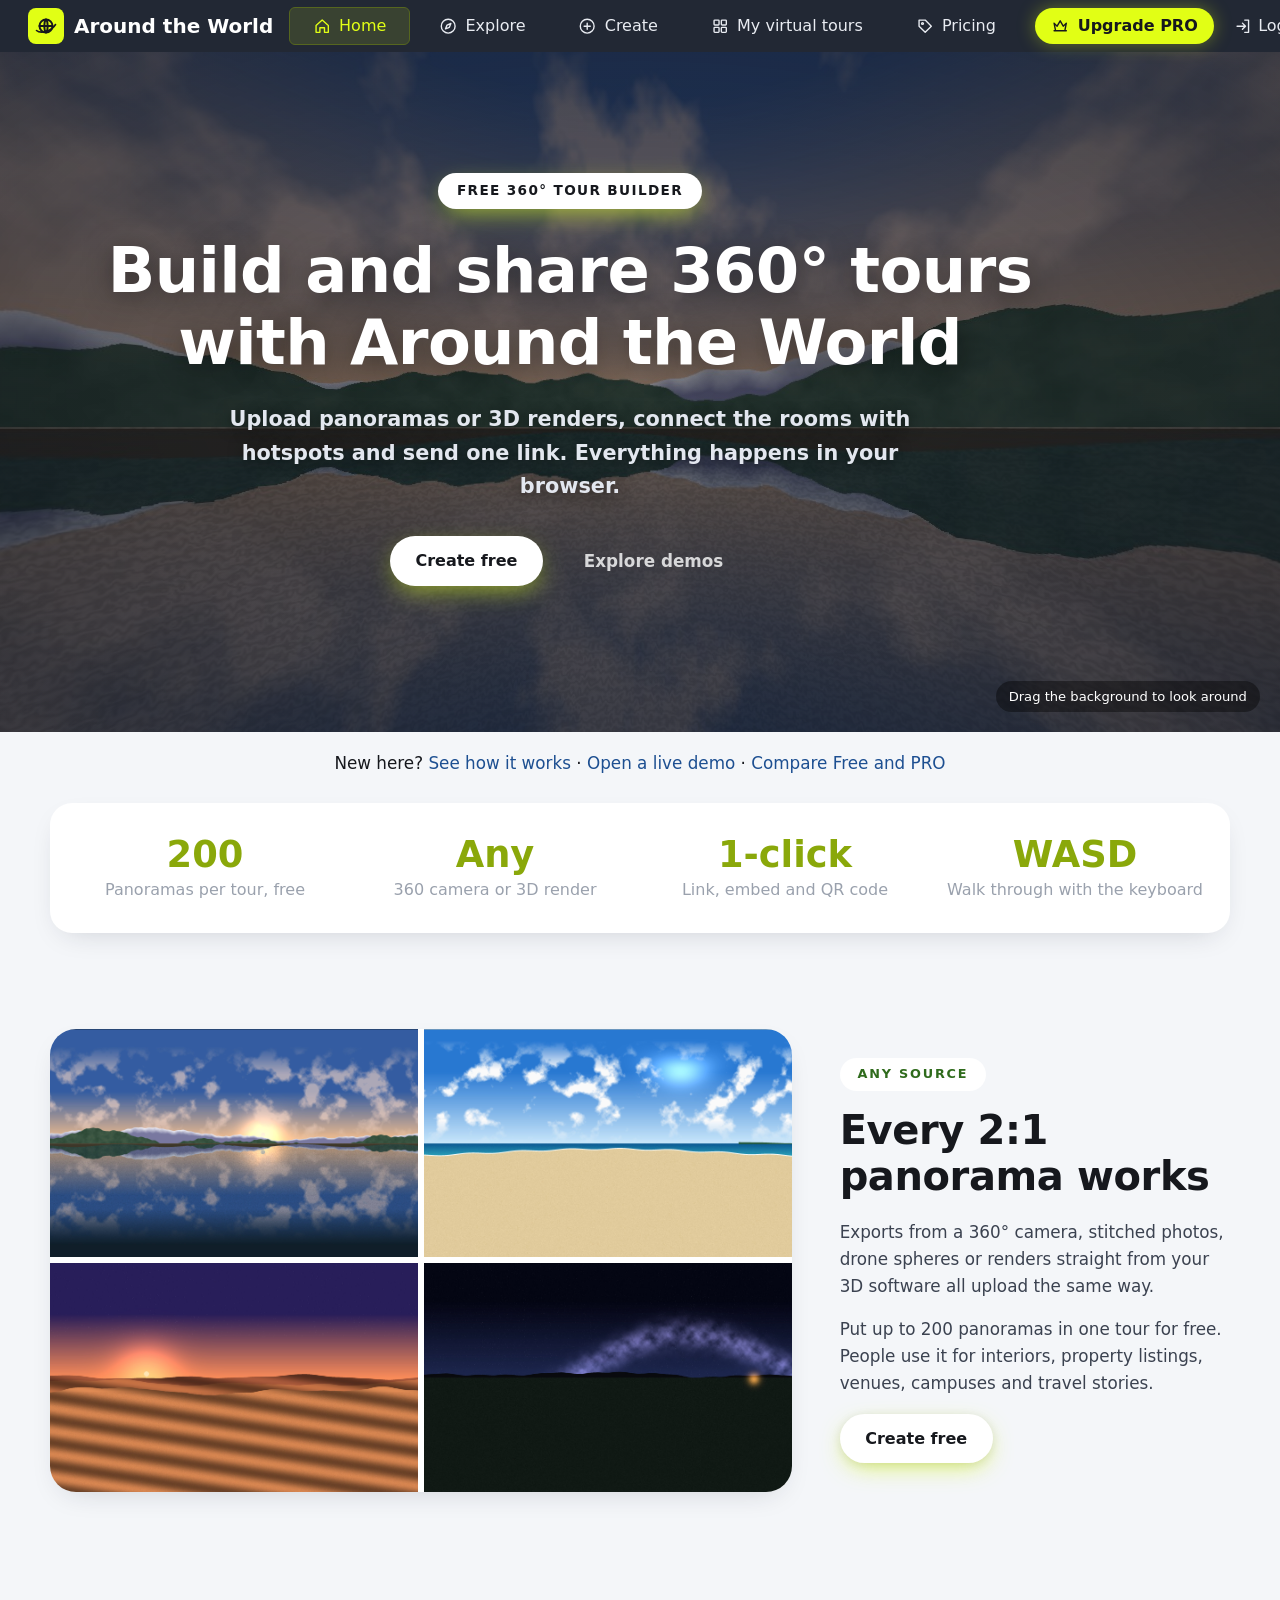
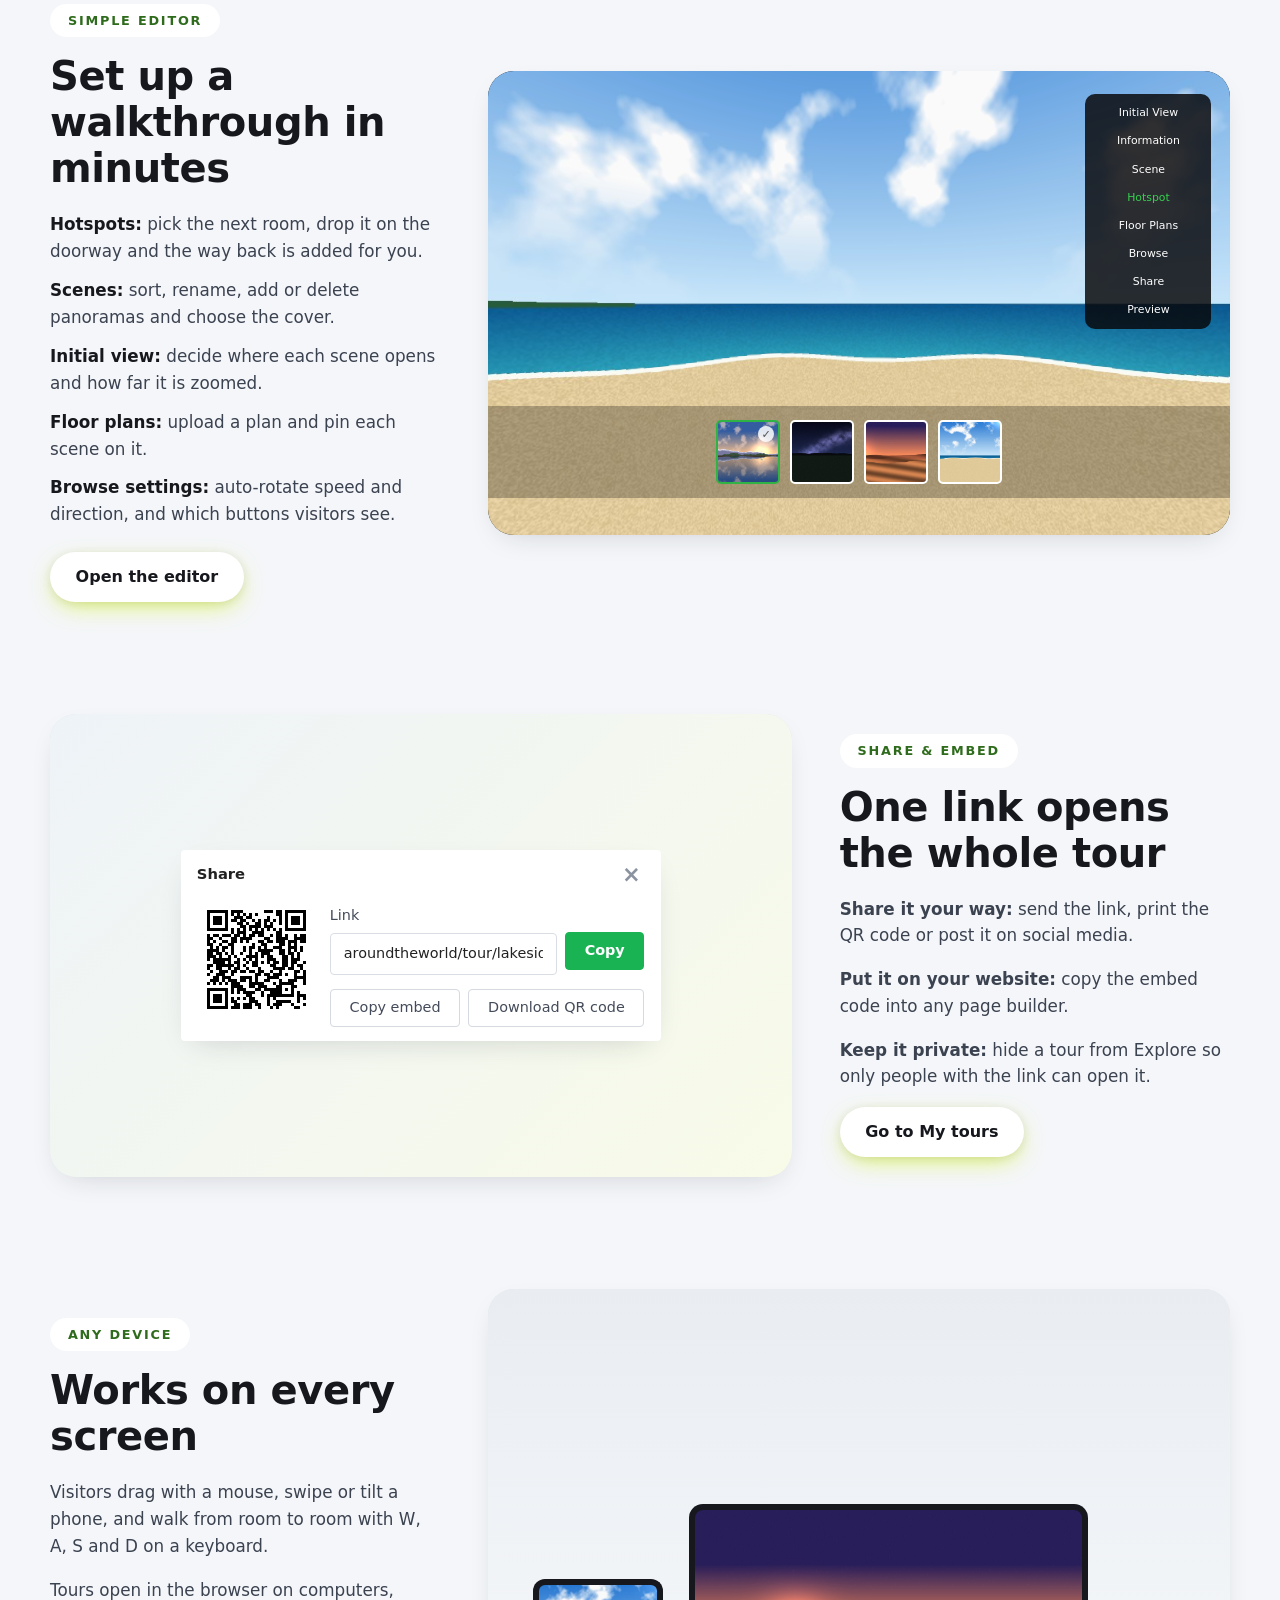
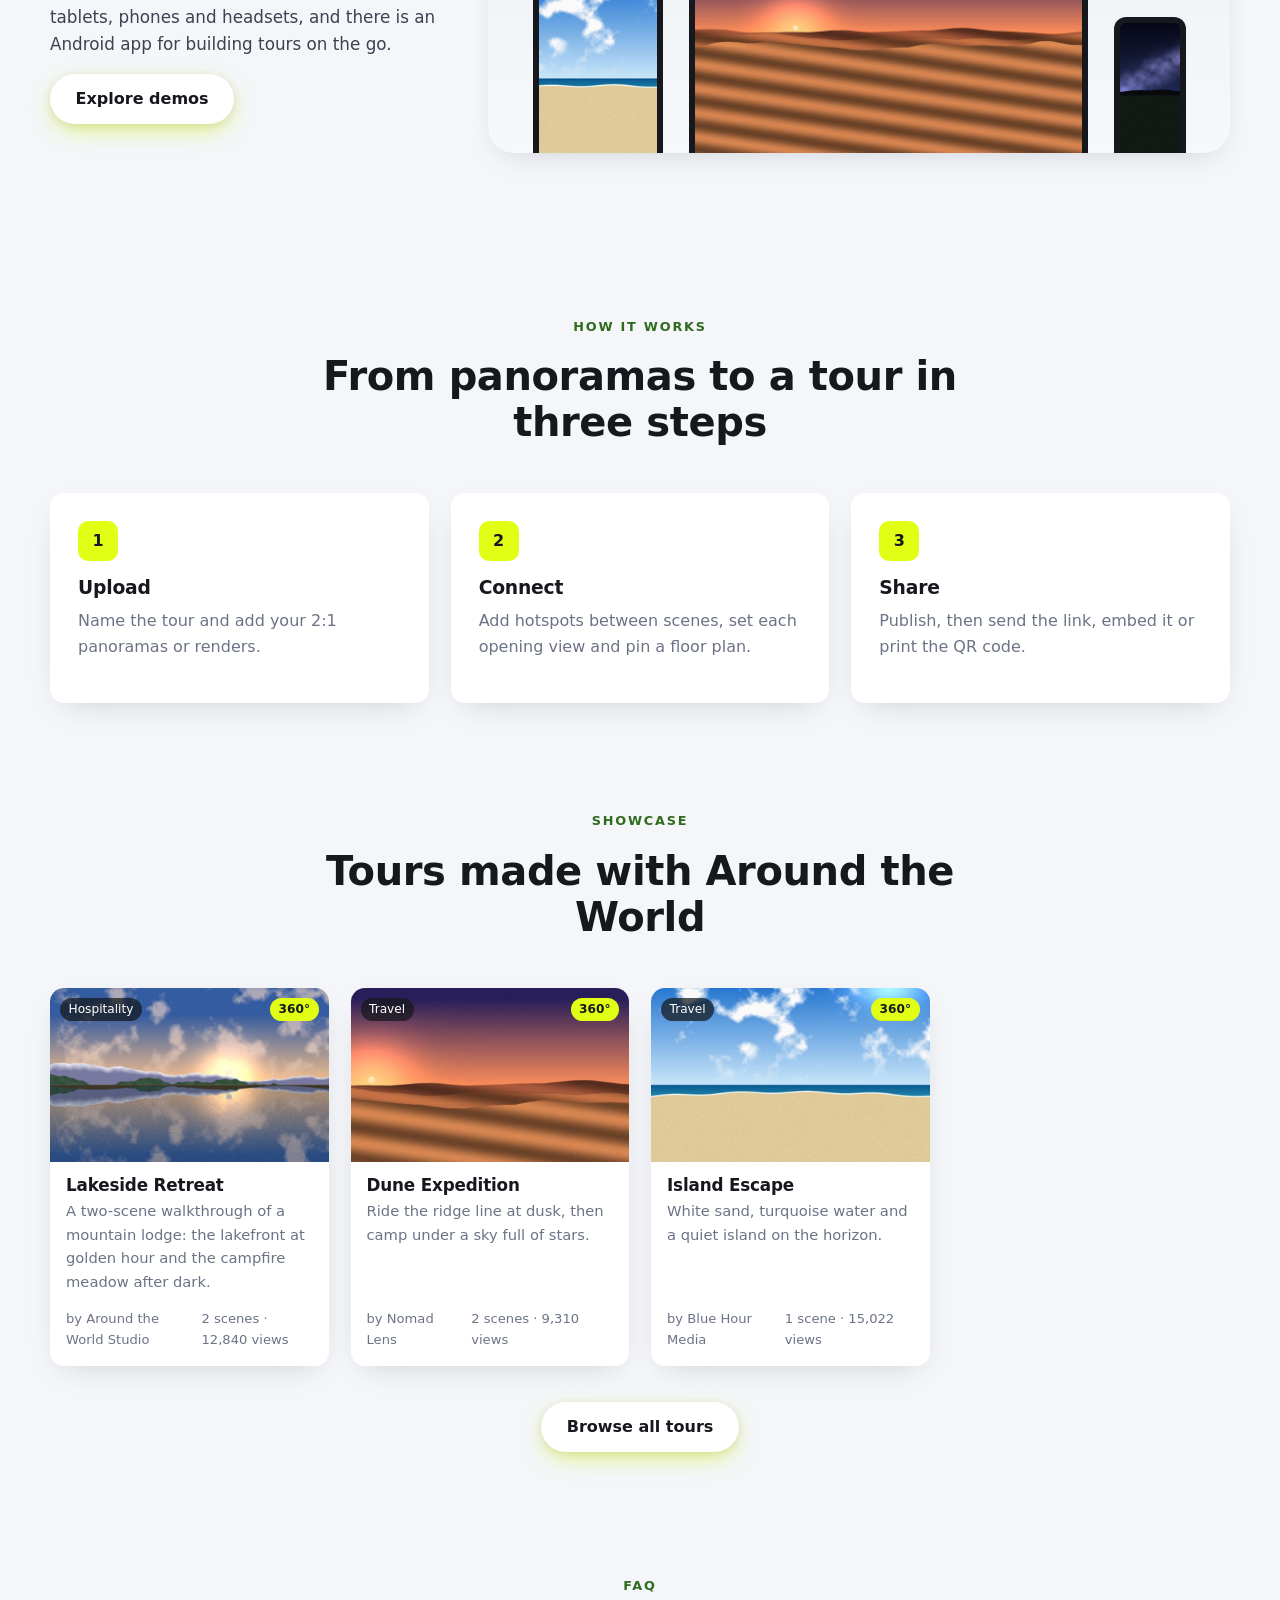
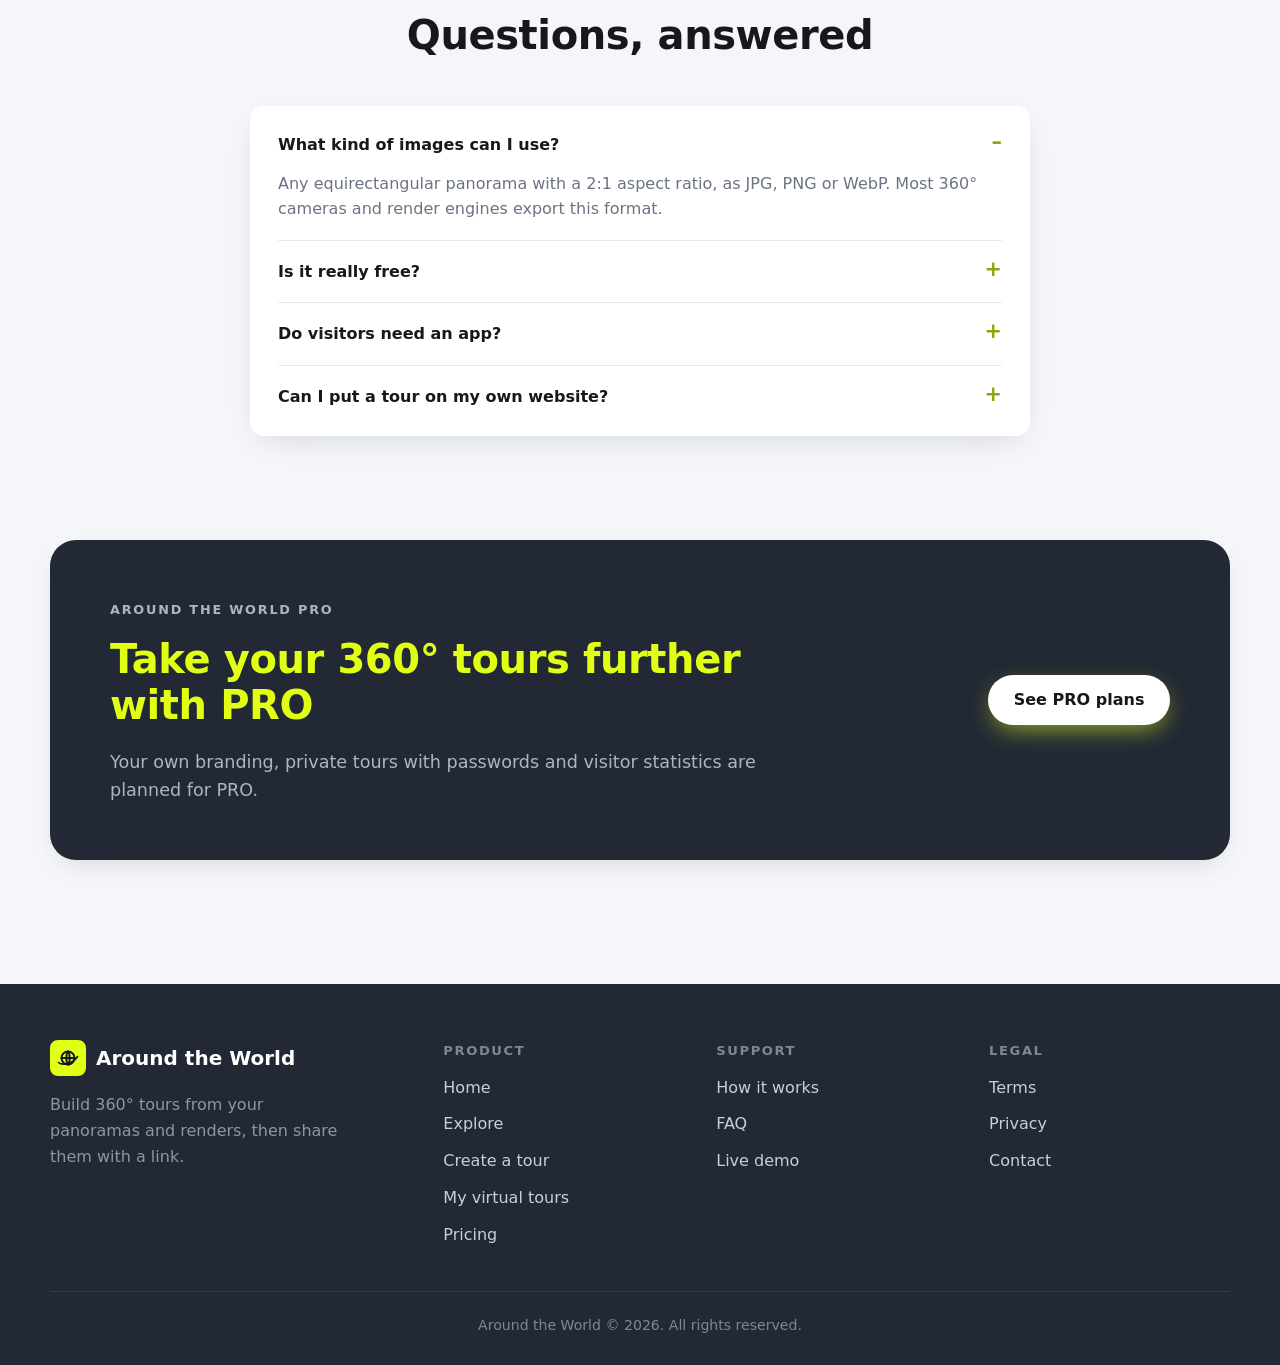
==== commit ad5be33d: "Make the site installable and prepare the Android app links Adds a web app manifest and icons. The d" ====
--- a/index.html
+++ b/index.html
@@ -2,6 +2,7 @@
 <html lang="en"><head>
 <meta charset="utf-8"><meta name="viewport" content="width=device-width,initial-scale=1">
 <link rel="icon" href="data:image/svg+xml,%3Csvg xmlns='http://www.w3.org/2000/svg' viewBox='0 0 32 32'%3E%3Crect width='32' height='32' rx='7' fill='%23e1ff15'/%3E%3Cg fill='none' stroke='%2316181d' stroke-width='2.2'%3E%3Ccircle cx='16' cy='16' r='8'/%3E%3Cpath d='M8 16h16M16 8c3 3 3 13 0 16M16 8c-3 3-3 13 0 16'/%3E%3C/g%3E%3C/svg%3E">
+<link rel="manifest" href="manifest.webmanifest"><meta name="theme-color" content="#222834"><link rel="apple-touch-icon" href="assets/icon-192.png">
 <link rel="stylesheet" href="css/style.css">
 <title>Free 360° virtual tour builder · Around the World</title>
 </head>
@@ -96,8 +97,8 @@
         <span class="eyebrow">Any device</span>
         <h2>Works on every screen</h2>
         <p>Visitors drag with a mouse, swipe or tilt a phone, and walk from room to room with W, A, S and D on a keyboard.</p>
-        <p>Nothing to install. Tours open in the browser on computers, tablets, phones and headsets.</p>
-        <a class="btn" href="explore.html">Explore demos</a>
+        <p>Tours open in the browser on computers, tablets, phones and headsets, and there is an Android app for building tours on the go.</p>
+        <div class="cta-row" style="justify-content:flex-start"><a class="btn" href="explore.html">Explore demos</a><a class="btn btn-primary" id="get-app" hidden>Get the Android app</a></div>
       </div>
     </div>
   </div></section>
@@ -138,7 +139,7 @@
 </main>
 <script src="js/vendor/qrcode.js"></script>
 <script type="module">
-  import './js/layout.js';
+  import { APK_URL, inApp } from './js/layout.js';
   import { PanoViewer } from './js/viewer.js';
   import { demoCards } from './js/tours.js';
   import { cardHTML } from './js/cards.js';
@@ -159,6 +160,7 @@
   const seen = new IntersectionObserver(es => es.forEach(e => { if (e.isIntersecting) { e.target.classList.add('in'); seen.unobserve(e.target); } }), { rootMargin: '0px 0px -8% 0px' });
   document.querySelectorAll('.feature, .section-head, .step, .pro-cta, .faq, .stats-grid').forEach(el => { el.classList.add('reveal'); seen.observe(el); });
   document.getElementById('demo-grid').innerHTML = demoCards().slice(0, 3).map(cardHTML).join('');
+  if (!inApp) { const a = document.getElementById('get-app'); a.href = APK_URL; a.hidden = false; }
   document.getElementById('demo-qr').innerHTML = qrSvg(new URL('tour.html?id=lakeside-retreat', location.href).href, 3);
 </script>
 </body>
